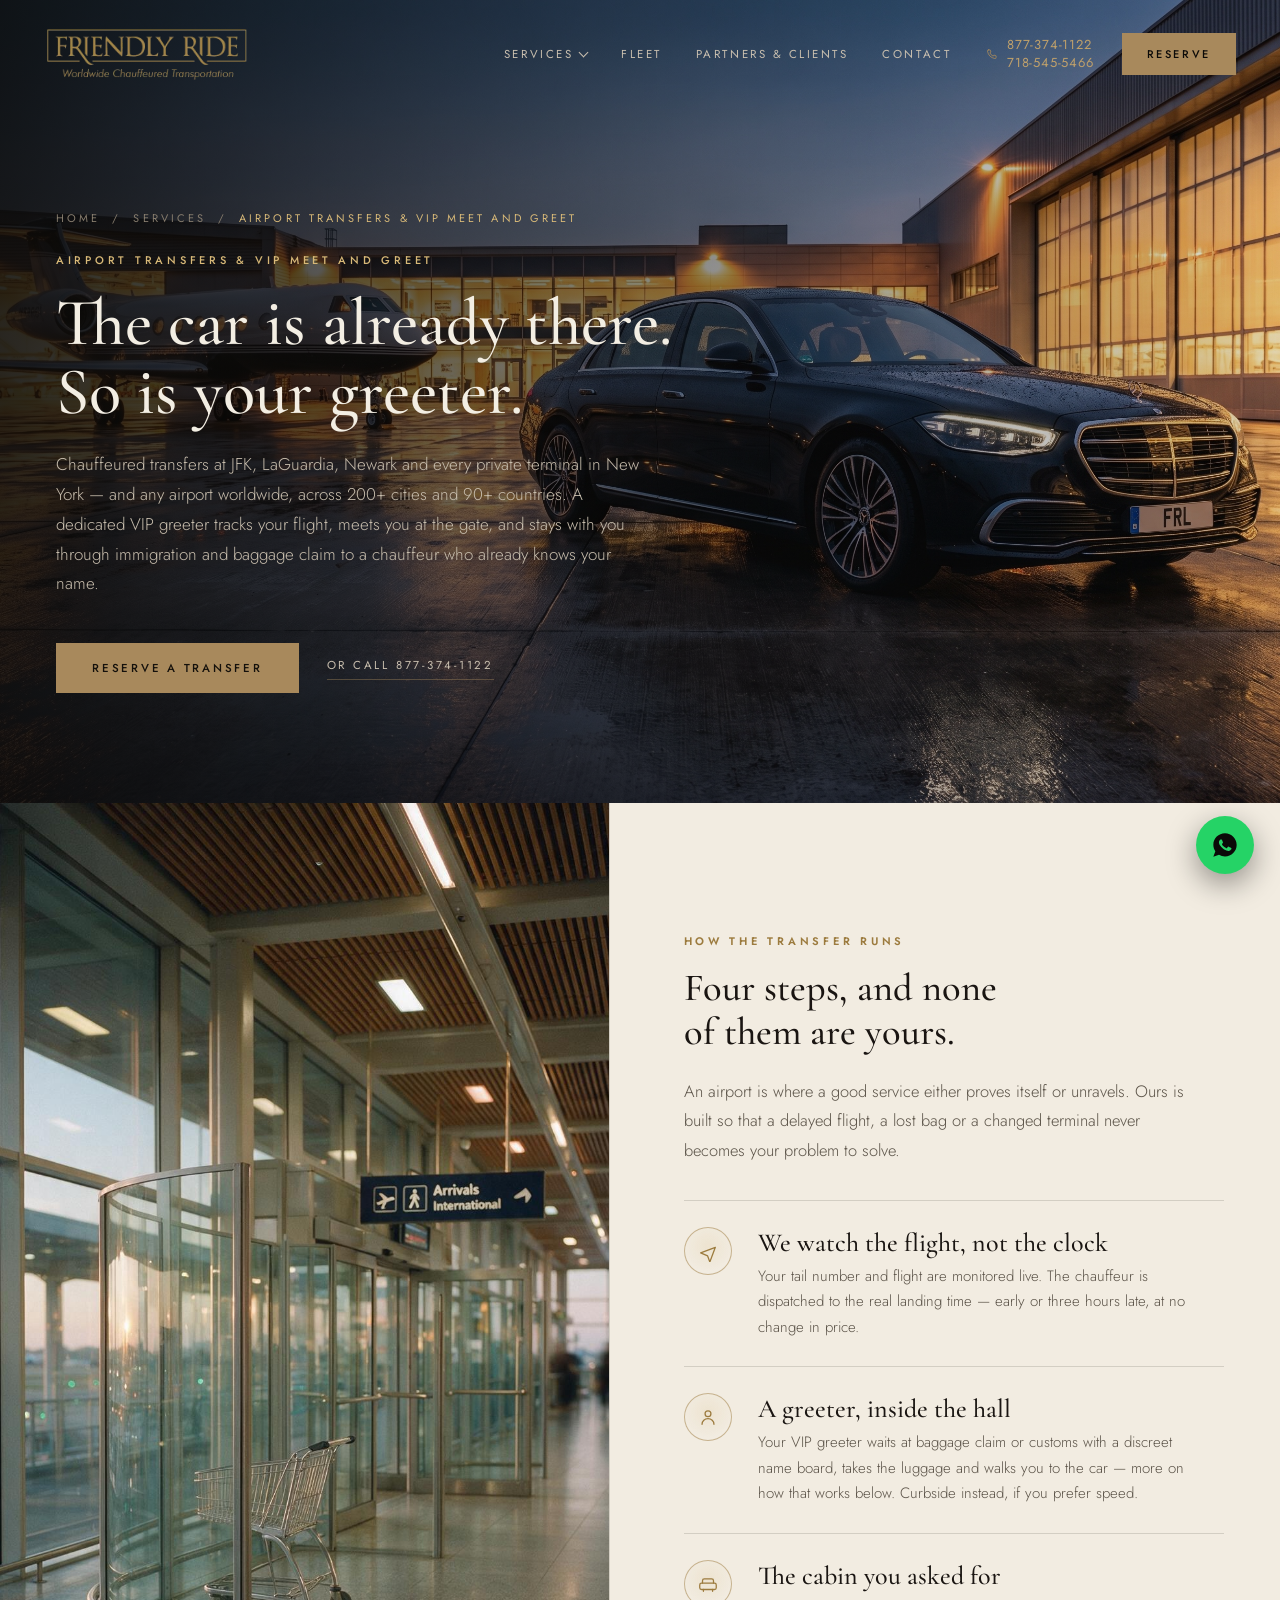
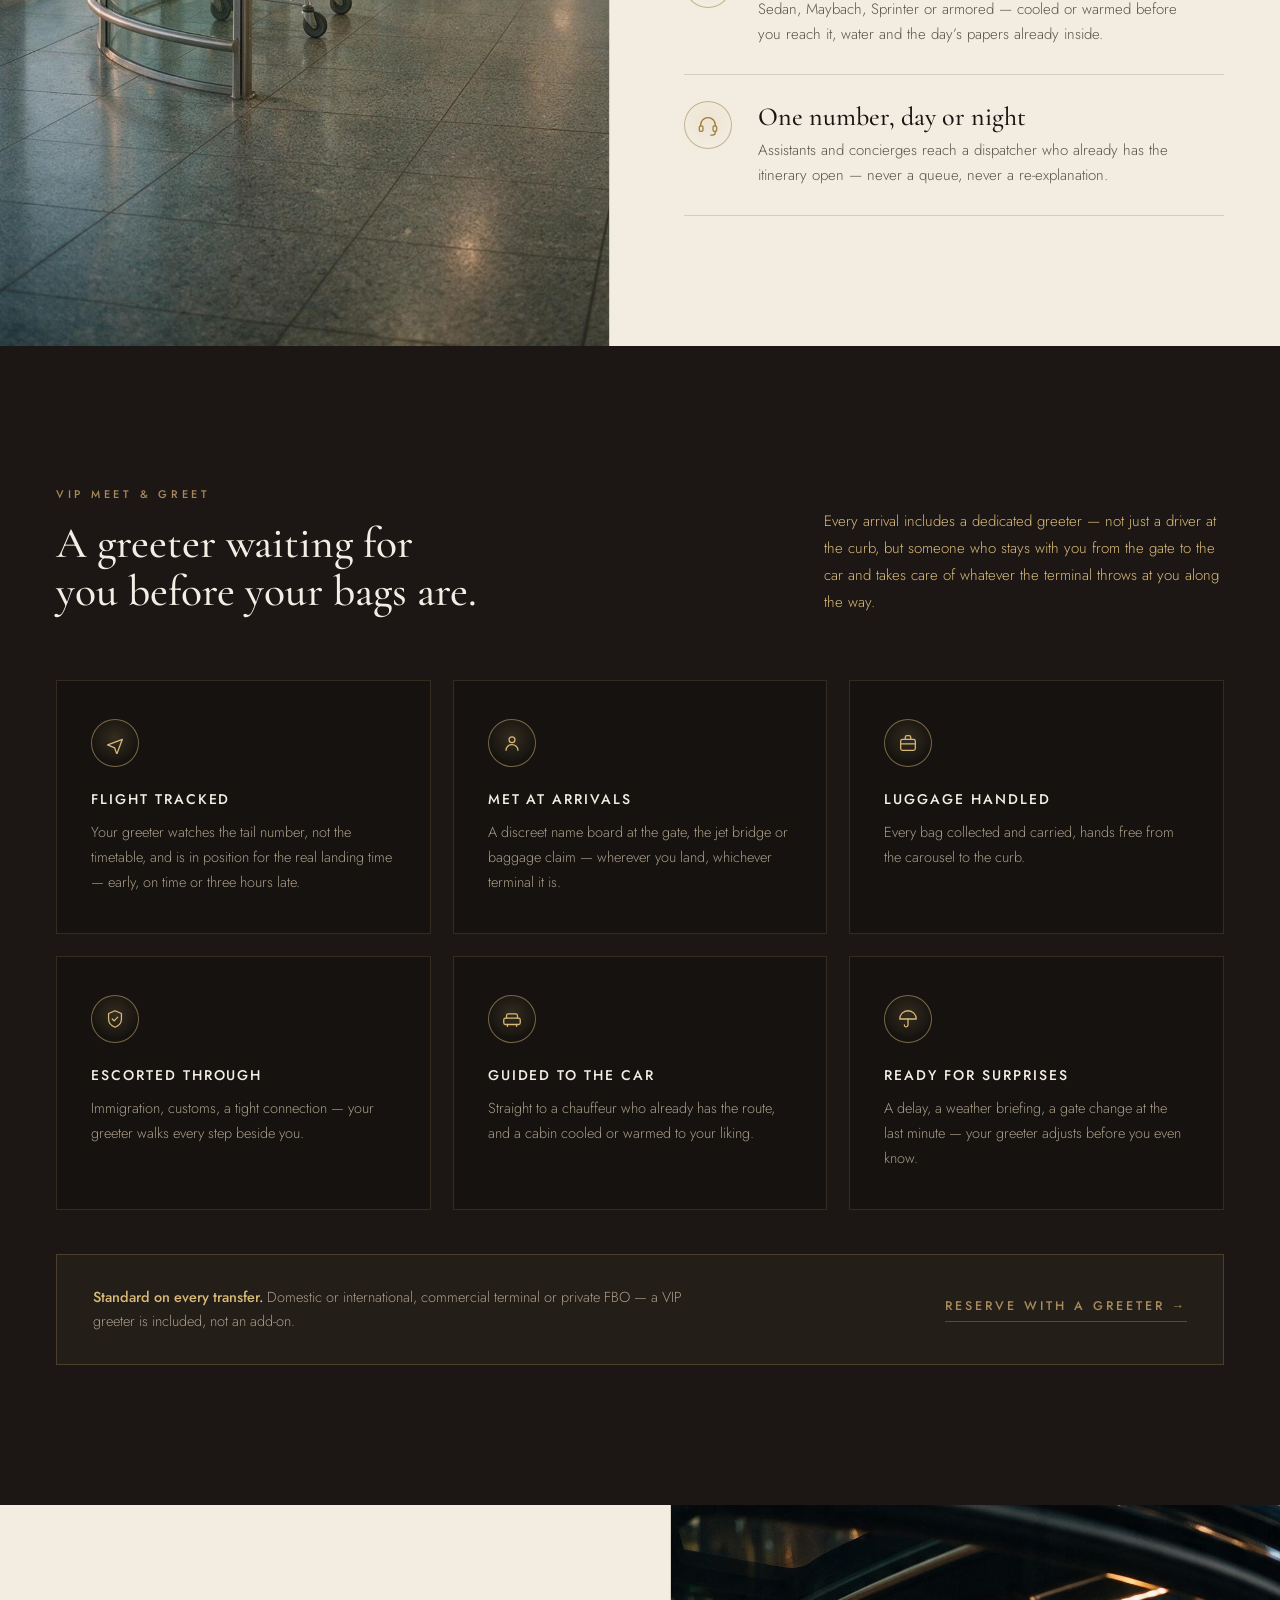
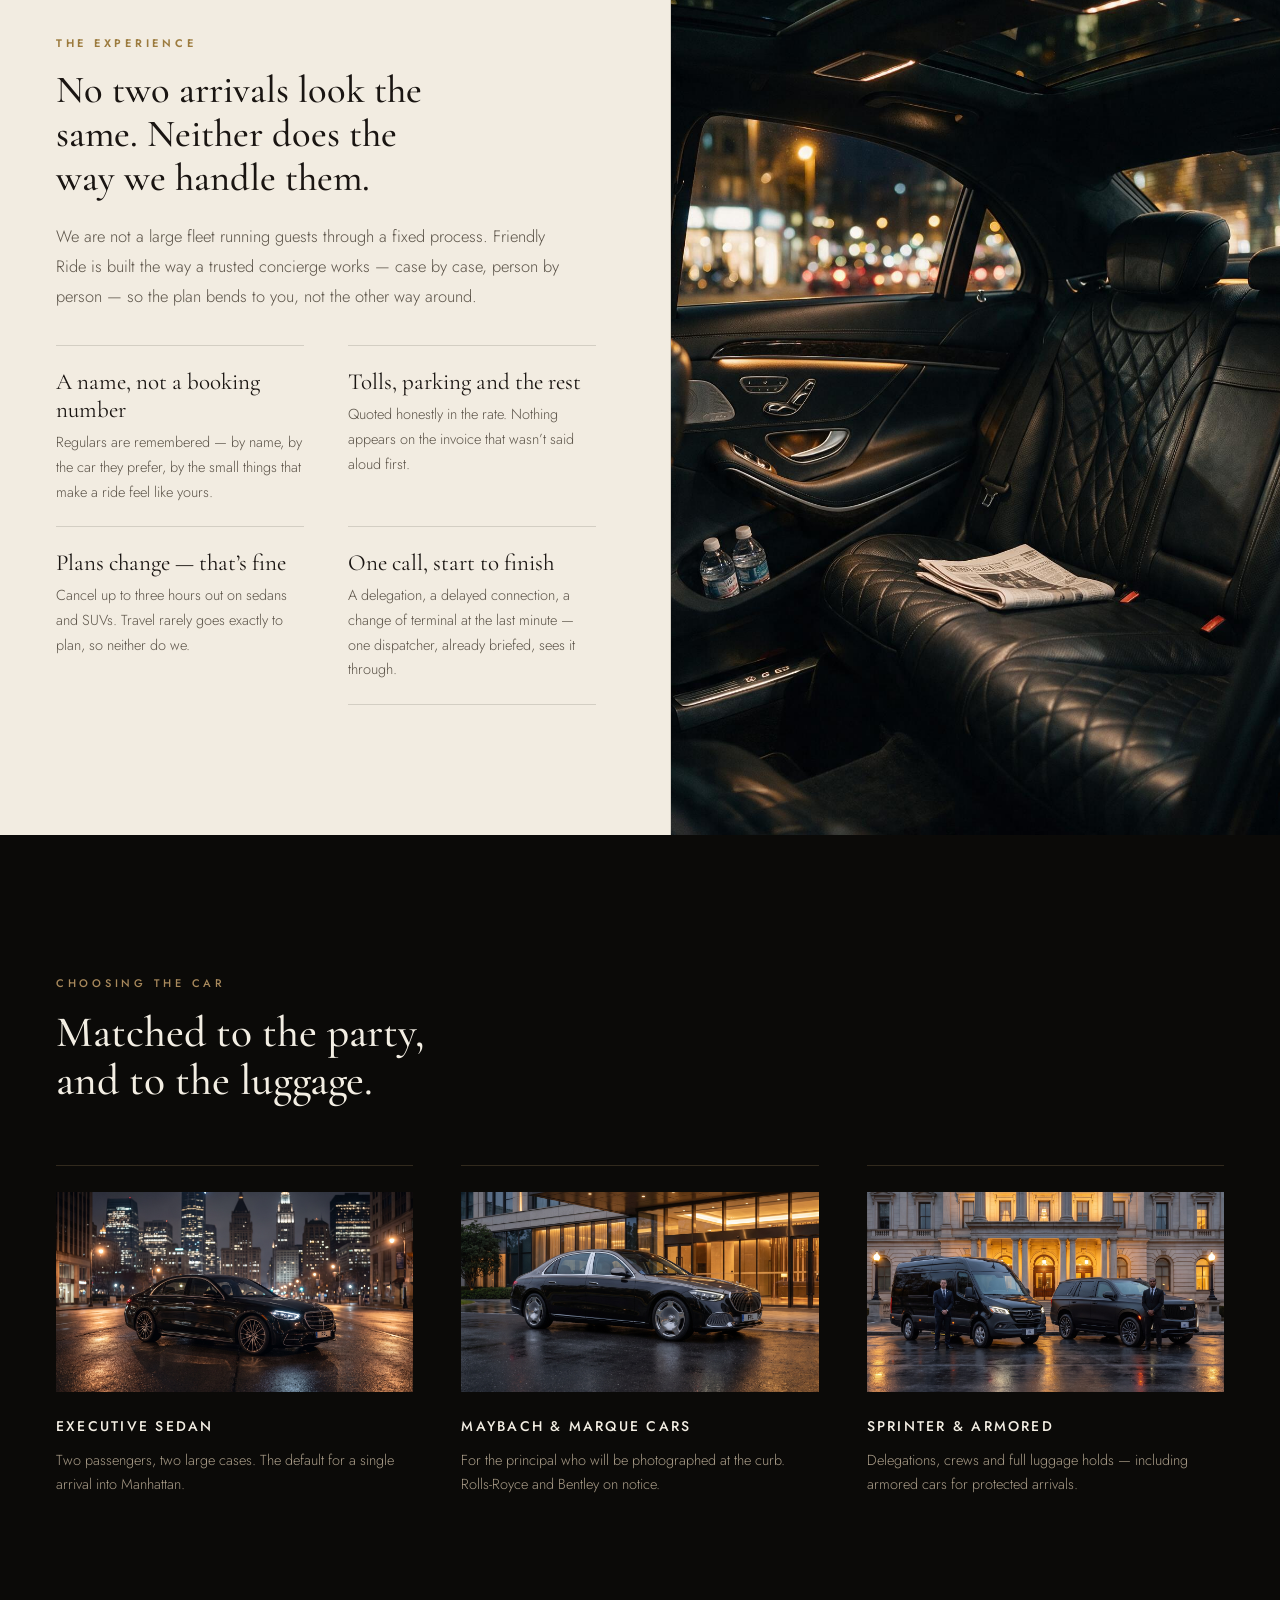
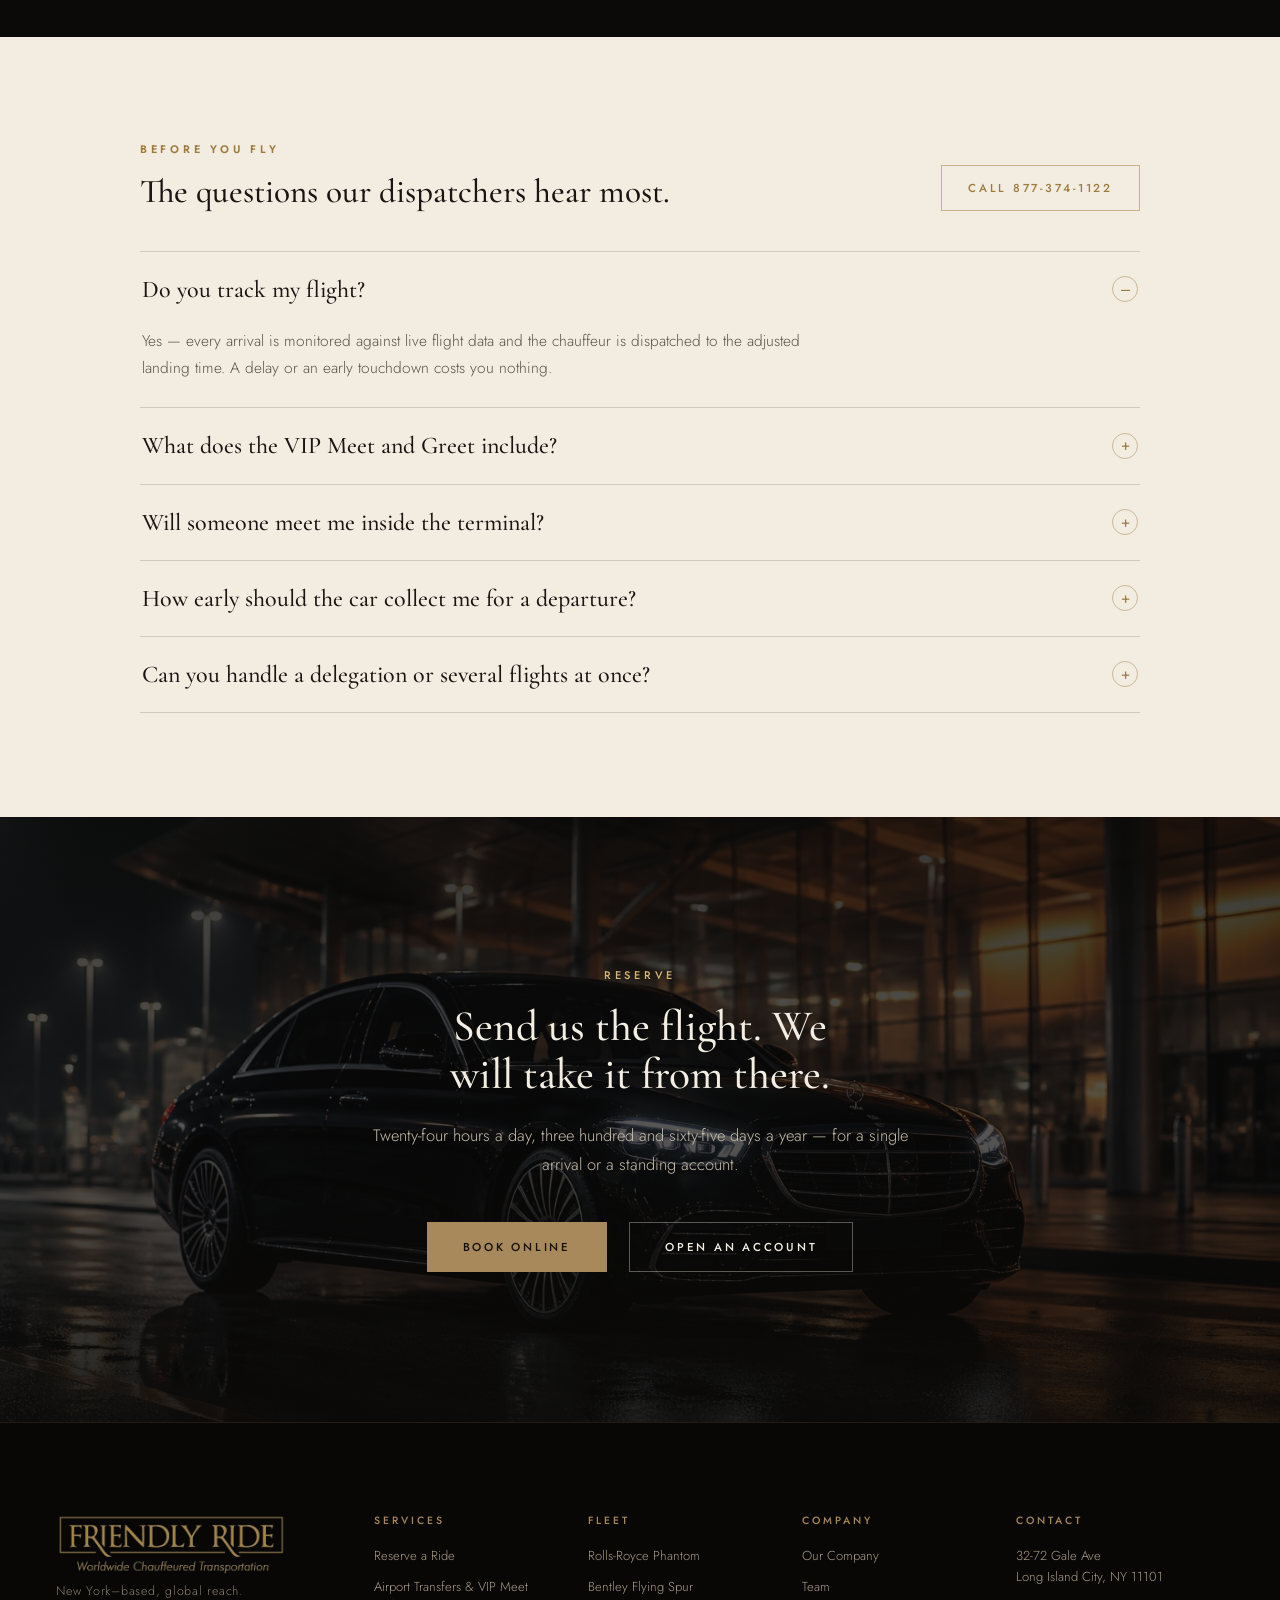
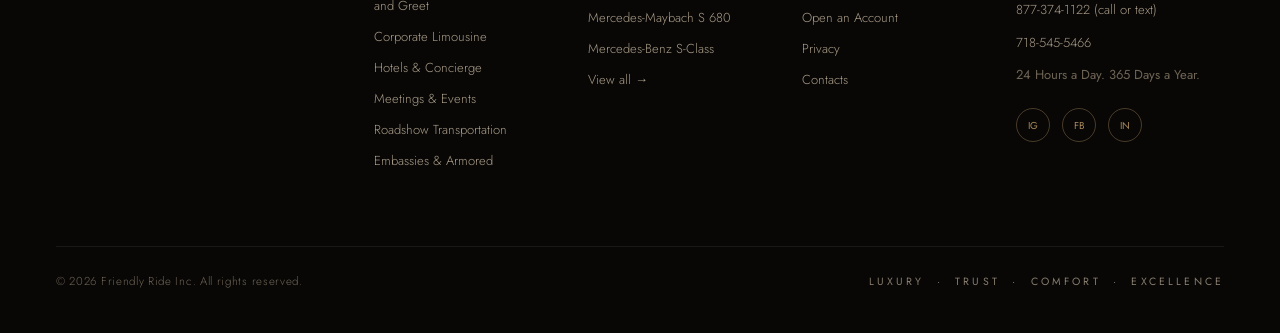
==== airport-transfers.html @ 13011d45 "Add canonical tags and align JSON-LD provider URLs to non-www - Add <link rel="canonical"> to all 11" ====
<!DOCTYPE html>
<html lang="en">
<head>
<meta charset="utf-8">
<meta name="viewport" content="width=device-width, initial-scale=1">
<title>Airport Transfers &amp; VIP Meet and Greet | JFK, LaGuardia, Newark &amp; Worldwide | Friendly Ride Inc.</title>
<meta name="description" content="Chauffeured airport transfers with a dedicated VIP greeter, at JFK, LaGuardia, Newark and every private terminal in New York, plus any airport worldwide across our 200+ city, 90+ country network. Flight-tracked, met at the gate, escorted through to the car.">
<link rel="canonical" href="https://friendlyrideinc.com/airport-transfers.html">
<link rel="preconnect" href="https://fonts.gstatic.com" crossorigin>
<link href="https://fonts.googleapis.com/css2?family=Cormorant+Garamond:wght@400;500;600&family=Jost:wght@300;400;500&display=swap" rel="stylesheet">
<link rel="stylesheet" href="styles.css">
<link rel="stylesheet" href="partners.css">
<link rel="stylesheet" href="airport-transfers.css">
<script type="application/ld+json">{"@context":"https://schema.org","@type":"Service","serviceType":"Airport chauffeur transfer and VIP meet and greet","provider":{"@type":"LocalBusiness","name":"Friendly Ride Inc.","telephone":"+1-877-374-1122","address":{"@type":"PostalAddress","streetAddress":"32-72 Gale Ave","addressLocality":"Long Island City","addressRegion":"NY","postalCode":"11101","addressCountry":"US"},"url":"https://friendlyrideinc.com/"},"areaServed":["John F. Kennedy International Airport","LaGuardia Airport","Newark Liberty International Airport","Teterboro Airport","Westchester County Airport","Long Island MacArthur Airport"],"availableChannel":{"@type":"ServiceChannel","servicePhone":"+1-877-374-1122","serviceUrl":"https://www.friendlyrideinc.com/services/airport-transfers/"}}</script>
<script type="application/ld+json">{"@context":"https://schema.org","@type":"FAQPage","mainEntity":[{"@type":"Question","name":"Do you track my flight?","acceptedAnswer":{"@type":"Answer","text":"Yes. Every arrival is monitored against live flight data, and your chauffeur is dispatched to the adjusted landing time. Delays and early arrivals cost you nothing."}},{"@type":"Question","name":"What does the VIP Meet and Greet include?","acceptedAnswer":{"@type":"Answer","text":"A dedicated greeter tracks your flight, meets you at the gate or arrivals hall with a discreet name board, handles your luggage, escorts you through immigration and baggage claim, and guides you to your chauffeur — managing anything unexpected along the way."}},{"@type":"Question","name":"Will the chauffeur meet me inside the terminal?","acceptedAnswer":{"@type":"Answer","text":"On request your chauffeur or greeter waits at baggage claim or customs with a discreet name board, assists with luggage and walks you to the car. Curbside pickup is available where you prefer to move quickly."}}]}</script>
<link rel="icon" type="image/x-icon" href="assets/favicon.ico">
<link rel="icon" type="image/png" sizes="32x32" href="assets/favicon-32x32.png">
<link rel="icon" type="image/png" sizes="16x16" href="assets/favicon-16x16.png">
<link rel="apple-touch-icon" sizes="180x180" href="assets/apple-touch-icon.png">
<link rel="icon" type="image/png" sizes="192x192" href="assets/android-chrome-192x192.png">
</head>
<body>

<!-- ============ NAV ============ -->
<header class="nav">
  <a href="index.html" class="nav__logo">
    <img src="assets/frl-logo-full.png" alt="Friendly Ride — Worldwide Chauffeured Transportation" class="nav__mark">
  </a>
  <nav class="nav__links" id="navMenu">
    <div class="nav__dropdown">
      <button type="button" class="nav__link nav__dropdown-trigger" aria-expanded="false" aria-controls="servicesMenu">SERVICES <span class="nav__dropdown-caret"></span></button>
      <div class="nav__dropdown-menu" id="servicesMenu">
        <a href="airport-transfers.html" class="nav__dropdown-link nav__dropdown-link--active">Airport Transfers &amp; VIP Greeting</a>
        <a href="corporate-limousine.html" class="nav__dropdown-link">Corporate Limousine</a>
        <a href="hotels-concierge.html" class="nav__dropdown-link">Hotels &amp; Concierge</a>
        <a href="meetings-events.html" class="nav__dropdown-link">Meetings &amp; Events</a>
        <a href="roadshow-transportation.html" class="nav__dropdown-link">Roadshow Transportation</a>
        <a href="embassies-armored.html" class="nav__dropdown-link">Embassies &amp; Armored Service</a>
      </div>
    </div>
    <a href="fleet.html" class="nav__link">FLEET</a>
    <a href="partners.html" class="nav__link">PARTNERS &amp; CLIENTS</a>
    <a href="contact-us.html" class="nav__link">CONTACT</a>
    <div class="nav__phones">
      <svg width="13" height="13" viewBox="0 0 24 24" fill="none" stroke="currentColor" stroke-width="1.5" stroke-linecap="round" stroke-linejoin="round" class="nav__phone-icon"><path d="M6.5 3.5h3l1.5 4-2 1.4a12 12 0 0 0 6.1 6.1l1.4-2 4 1.5v3a2 2 0 0 1-2.2 2A17.5 17.5 0 0 1 4.5 5.7a2 2 0 0 1 2-2.2z"></path></svg>
      <div class="nav__phone-numbers">
        <a href="tel:8773741122" class="nav__phone">877-374-1122</a>
        <a href="tel:7185455466" class="nav__phone">718-545-5466</a>
      </div>
    </div>
  </nav>
  <a href="reserve-a-ride.html" class="btn btn--nav">RESERVE</a>
  <a href="tel:8773741122" class="nav__call" aria-label="Call Friendly Ride">
    <svg width="16" height="16" viewBox="0 0 24 24" fill="none" stroke="currentColor" stroke-width="1.6" stroke-linecap="round" stroke-linejoin="round"><path d="M6.5 3.5h3l1.5 4-2 1.4a12 12 0 0 0 6.1 6.1l1.4-2 4 1.5v3a2 2 0 0 1-2.2 2A17.5 17.5 0 0 1 4.5 5.7a2 2 0 0 1 2-2.2z"></path></svg>
  </a>
  <button class="nav__toggle" id="navToggle" aria-label="Menu" aria-expanded="false" aria-controls="navMenu">
    <span></span><span></span><span></span>
  </button>
</header>

<!-- ============ HERO ============ -->
<section id="top" class="air-hero">
  <img class="air-hero__media" src="assets/airport-hero.jpg" alt="Current-generation Mercedes-Benz S-Class waiting on the tarmac beside a private jet, dusk">
  <div class="air-hero__scrim"></div>
  <div class="air-hero__content">
    <div class="air-hero__breadcrumb">
      <a href="index.html">Home</a><span>/</span>
      <a href="index.html#services">Services</a><span>/</span>
      <span class="air-hero__breadcrumb-current">Airport Transfers &amp; VIP Meet and Greet</span>
    </div>
    <div class="eyebrow air-hero__eyebrow">Airport Transfers &amp; VIP Meet and Greet</div>
    <h1 class="air-hero__title">The car is already there. So is your greeter.</h1>
    <p class="air-hero__desc">Chauffeured transfers at JFK, LaGuardia, Newark and every private terminal in New York &mdash; and any airport worldwide, across 200+ cities and 90+ countries. A dedicated VIP greeter tracks your flight, meets you at the gate, and stays with you through immigration and baggage claim to a chauffeur who already knows your name.</p>
    <div class="air-hero__actions">
      <a href="reserve-a-ride.html" class="btn btn--solid">RESERVE A TRANSFER</a>
      <a href="tel:8773741122" class="link-underline">OR CALL 877-374-1122</a>
    </div>
  </div>
</section>

<!-- ============ HOW THE TRANSFER RUNS ============ -->
<section class="air-steps">
  <img src="assets/airport-arrivals.jpg" alt="International arrivals hall" class="air-steps__media">
  <div class="air-steps__content">
    <div class="eyebrow-light">How the Transfer Runs</div>
    <h2 class="section-title-light">Four steps, and none of them are yours.</h2>
    <p class="light-desc">An airport is where a good service either proves itself or unravels. Ours is built so that a delayed flight, a lost bag or a changed terminal never becomes your problem to solve.</p>
    <div class="air-steps__list">
      <div class="air-steps__item">
        <div class="air-steps__icon"><svg width="22" height="22" viewBox="0 0 24 24" fill="none" stroke="currentColor" stroke-width="1.4" stroke-linecap="round" stroke-linejoin="round"><path d="M4 14l16-6-6 16-2.4-6.6z"></path></svg></div>
        <div>
          <div class="air-steps__title">We watch the flight, not the clock</div>
          <p class="air-steps__text">Your tail number and flight are monitored live. The chauffeur is dispatched to the real landing time &mdash; early or three hours late, at no change in price.</p>
        </div>
      </div>
      <div class="air-steps__item">
        <div class="air-steps__icon"><svg width="22" height="22" viewBox="0 0 24 24" fill="none" stroke="currentColor" stroke-width="1.4" stroke-linecap="round" stroke-linejoin="round"><circle cx="12" cy="8.5" r="3.2"></circle><path d="M5.5 20c0-3.6 2.9-6.2 6.5-6.2s6.5 2.6 6.5 6.2"></path></svg></div>
        <div>
          <div class="air-steps__title">A greeter, inside the hall</div>
          <p class="air-steps__text">Your VIP greeter waits at baggage claim or customs with a discreet name board, takes the luggage and walks you to the car &mdash; more on how that works below. Curbside instead, if you prefer speed.</p>
        </div>
      </div>
      <div class="air-steps__item">
        <div class="air-steps__icon"><svg width="22" height="22" viewBox="0 0 24 24" fill="none" stroke="currentColor" stroke-width="1.4" stroke-linecap="round" stroke-linejoin="round"><rect x="3" y="11" width="18" height="7" rx="2"></rect><path d="M6 11V8.5a2 2 0 0 1 2-2h8a2 2 0 0 1 2 2V11"></path><path d="M7 18v2M17 18v2"></path></svg></div>
        <div>
          <div class="air-steps__title">The cabin you asked for</div>
          <p class="air-steps__text">Sedan, Maybach, Sprinter or armored &mdash; cooled or warmed before you reach it, water and the day&rsquo;s papers already inside.</p>
        </div>
      </div>
      <div class="air-steps__item air-steps__item--last">
        <div class="air-steps__icon"><svg width="22" height="22" viewBox="0 0 24 24" fill="none" stroke="currentColor" stroke-width="1.4" stroke-linecap="round"><path d="M4 13v-1a8 8 0 0 1 16 0v1"></path><rect x="2.5" y="13" width="4" height="6" rx="1.5"></rect><rect x="17.5" y="13" width="4" height="6" rx="1.5"></rect><path d="M20 19v1a3 3 0 0 1-3 3h-2"></path></svg></div>
        <div>
          <div class="air-steps__title">One number, day or night</div>
          <p class="air-steps__text">Assistants and concierges reach a dispatcher who already has the itinerary open &mdash; never a queue, never a re-explanation.</p>
        </div>
      </div>
    </div>
  </div>
</section>

<!-- ============ VIP MEET & GREET ============ -->
<section class="air-greet">
  <div class="air-greet__head">
    <div class="air-greet__head-main">
      <div class="eyebrow">VIP Meet &amp; Greet</div>
      <h2 class="section-title air-greet__title">A greeter waiting for you before your bags are.</h2>
    </div>
    <p class="air-greet__desc">Every arrival includes a dedicated greeter &mdash; not just a driver at the curb, but someone who stays with you from the gate to the car and takes care of whatever the terminal throws at you along the way.</p>
  </div>
  <div class="air-greet__grid">
    <div class="air-greet__item">
      <div class="air-greet__icon"><svg width="22" height="22" viewBox="0 0 24 24" fill="none" stroke="currentColor" stroke-width="1.4" stroke-linecap="round" stroke-linejoin="round"><path d="M4 14l16-6-6 16-2.4-6.6z"></path></svg></div>
      <div class="air-greet__name">Flight Tracked</div>
      <p class="air-greet__text">Your greeter watches the tail number, not the timetable, and is in position for the real landing time &mdash; early, on time or three hours late.</p>
    </div>
    <div class="air-greet__item">
      <div class="air-greet__icon"><svg width="22" height="22" viewBox="0 0 24 24" fill="none" stroke="currentColor" stroke-width="1.4" stroke-linecap="round" stroke-linejoin="round"><circle cx="12" cy="8.5" r="3.2"></circle><path d="M5.5 20c0-3.6 2.9-6.2 6.5-6.2s6.5 2.6 6.5 6.2"></path></svg></div>
      <div class="air-greet__name">Met at Arrivals</div>
      <p class="air-greet__text">A discreet name board at the gate, the jet bridge or baggage claim &mdash; wherever you land, whichever terminal it is.</p>
    </div>
    <div class="air-greet__item">
      <div class="air-greet__icon"><svg width="22" height="22" viewBox="0 0 24 24" fill="none" stroke="currentColor" stroke-width="1.4" stroke-linecap="round" stroke-linejoin="round"><rect x="4" y="8" width="16" height="12" rx="2"></rect><path d="M9 8V6a2 2 0 0 1 2-2h2a2 2 0 0 1 2 2v2"></path><path d="M4 13h16"></path></svg></div>
      <div class="air-greet__name">Luggage Handled</div>
      <p class="air-greet__text">Every bag collected and carried, hands free from the carousel to the curb.</p>
    </div>
    <div class="air-greet__item">
      <div class="air-greet__icon"><svg width="22" height="22" viewBox="0 0 24 24" fill="none" stroke="currentColor" stroke-width="1.4" stroke-linecap="round" stroke-linejoin="round"><path d="M12 3l7 3v6c0 4.5-3 7.5-7 9-4-1.5-7-4.5-7-9V6l7-3z"></path><path d="M9 12l2 2 4-4"></path></svg></div>
      <div class="air-greet__name">Escorted Through</div>
      <p class="air-greet__text">Immigration, customs, a tight connection &mdash; your greeter walks every step beside you.</p>
    </div>
    <div class="air-greet__item">
      <div class="air-greet__icon"><svg width="22" height="22" viewBox="0 0 24 24" fill="none" stroke="currentColor" stroke-width="1.4" stroke-linecap="round" stroke-linejoin="round"><rect x="3" y="11" width="18" height="7" rx="2"></rect><path d="M6 11V8.5a2 2 0 0 1 2-2h8a2 2 0 0 1 2 2V11"></path><path d="M7 18v2M17 18v2"></path></svg></div>
      <div class="air-greet__name">Guided to the Car</div>
      <p class="air-greet__text">Straight to a chauffeur who already has the route, and a cabin cooled or warmed to your liking.</p>
    </div>
    <div class="air-greet__item">
      <div class="air-greet__icon"><svg width="22" height="22" viewBox="0 0 24 24" fill="none" stroke="currentColor" stroke-width="1.4" stroke-linecap="round" stroke-linejoin="round"><path d="M12 3a9 9 0 0 1 9 9H3a9 9 0 0 1 9-9z"></path><path d="M12 12v6.5a2 2 0 0 1-4 0"></path></svg></div>
      <div class="air-greet__name">Ready for Surprises</div>
      <p class="air-greet__text">A delay, a weather briefing, a gate change at the last minute &mdash; your greeter adjusts before you even know.</p>
    </div>
  </div>
  <div class="air-greet__note">
    <div class="air-greet__note-text"><strong>Standard on every transfer.</strong> Domestic or international, commercial terminal or private FBO &mdash; a VIP greeter is included, not an add-on.</div>
    <a href="reserve-a-ride.html" class="link-underline link-underline--brass">RESERVE WITH A GREETER &rarr;</a>
  </div>
</section>

<!-- ============ THE EXPERIENCE ============ -->
<section class="air-experience">
  <div class="air-experience__content">
    <div class="eyebrow-light">The Experience</div>
    <h2 class="section-title-light">No two arrivals look the same. Neither does the way we handle them.</h2>
    <p class="light-desc">We are not a large fleet running guests through a fixed process. Friendly Ride is built the way a trusted concierge works &mdash; case by case, person by person &mdash; so the plan bends to you, not the other way around.</p>
    <div class="air-experience__grid">
      <div class="air-experience__item">
        <div class="air-experience__item-title">A name, not a booking number</div>
        <p class="air-experience__item-text">Regulars are remembered &mdash; by name, by the car they prefer, by the small things that make a ride feel like yours.</p>
      </div>
      <div class="air-experience__item">
        <div class="air-experience__item-title">Tolls, parking and the rest</div>
        <p class="air-experience__item-text">Quoted honestly in the rate. Nothing appears on the invoice that wasn&rsquo;t said aloud first.</p>
      </div>
      <div class="air-experience__item">
        <div class="air-experience__item-title">Plans change &mdash; that&rsquo;s fine</div>
        <p class="air-experience__item-text">Cancel up to three hours out on sedans and SUVs. Travel rarely goes exactly to plan, so neither do we.</p>
      </div>
      <div class="air-experience__item air-experience__item--last">
        <div class="air-experience__item-title">One call, start to finish</div>
        <p class="air-experience__item-text">A delegation, a delayed connection, a change of terminal at the last minute &mdash; one dispatcher, already briefed, sees it through.</p>
      </div>
    </div>
  </div>
  <img src="assets/airport-cabin.jpg" alt="Rear cabin at night, warm and intimate" class="air-experience__media">
</section>

<!-- ============ CHOOSING THE CAR ============ -->
<section class="air-fleet">
  <div class="air-fleet__head">
    <div class="eyebrow">Choosing the Car</div>
    <h2 class="section-title">Matched to the party, and to the luggage.</h2>
  </div>
  <div class="air-fleet__grid">
    <a href="fleet.html#sedans" class="air-fleet-card">
      <img src="assets/airport-fleet-sedan.jpg" alt="Mercedes-Benz S-Class, three-quarter view" class="air-fleet-card__image">
      <div class="air-fleet-card__title">Executive Sedan</div>
      <p class="air-fleet-card__text">Two passengers, two large cases. The default for a single arrival into Manhattan.</p>
    </a>
    <a href="fleet.html#sedans" class="air-fleet-card">
      <img src="assets/airport-fleet-maybach.jpg" alt="Current-generation Mercedes-Maybach S 680, three-quarter view" class="air-fleet-card__image">
      <div class="air-fleet-card__title">Maybach &amp; Marque Cars</div>
      <p class="air-fleet-card__text">For the principal who will be photographed at the curb. Rolls-Royce and Bentley on notice.</p>
    </a>
    <a href="fleet.html#sprinters" class="air-fleet-card">
      <img src="assets/airport-fleet-sprinter.jpg" alt="Sprinter and armored SUV, motorcade" class="air-fleet-card__image">
      <div class="air-fleet-card__title">Sprinter &amp; Armored</div>
      <p class="air-fleet-card__text">Delegations, crews and full luggage holds &mdash; including armored cars for protected arrivals.</p>
    </a>
  </div>
</section>

<!-- ============ FAQ ============ -->
<section class="air-faq">
  <div class="air-faq__head">
    <div>
      <div class="eyebrow-light">Before You Fly</div>
      <h2 class="section-title-light air-faq__title">The questions our dispatchers hear most.</h2>
    </div>
    <a href="tel:8773741122" class="btn btn--outline air-faq__call">CALL 877-374-1122</a>
  </div>
  <div class="air-faq__list">
    <details class="air-faq__item" open>
      <summary class="air-faq__summary">
        <span class="air-faq__q">Do you track my flight?</span>
        <span class="air-faq__sign"></span>
      </summary>
      <p class="air-faq__a">Yes &mdash; every arrival is monitored against live flight data and the chauffeur is dispatched to the adjusted landing time. A delay or an early touchdown costs you nothing.</p>
    </details>
    <details class="air-faq__item">
      <summary class="air-faq__summary">
        <span class="air-faq__q">What does the VIP Meet and Greet include?</span>
        <span class="air-faq__sign"></span>
      </summary>
      <p class="air-faq__a">A dedicated greeter tracks your flight, meets you at the gate or arrivals hall with a discreet name board, handles your luggage, and escorts you through immigration and baggage claim to a chauffeur who already knows your name &mdash; on every transfer, at no extra charge.</p>
    </details>
    <details class="air-faq__item">
      <summary class="air-faq__summary">
        <span class="air-faq__q">Will someone meet me inside the terminal?</span>
        <span class="air-faq__sign"></span>
      </summary>
      <p class="air-faq__a">Yes &mdash; at baggage claim or the customs exit, with a discreet name board and hands for the luggage. Curbside pickup is there when you would rather move quickly.</p>
    </details>
    <details class="air-faq__item">
      <summary class="air-faq__summary">
        <span class="air-faq__q">How early should the car collect me for a departure?</span>
        <span class="air-faq__sign"></span>
      </summary>
      <p class="air-faq__a">We set the pickup backwards from your gate time using the day&rsquo;s real traffic and TSA conditions &mdash; typically three hours before an international departure and two before a domestic one.</p>
    </details>
    <details class="air-faq__item">
      <summary class="air-faq__summary">
        <span class="air-faq__q">Can you handle a delegation or several flights at once?</span>
        <span class="air-faq__sign"></span>
      </summary>
      <p class="air-faq__a">Regularly. Multi-car arrivals, staggered flights and consulate protocol are coordinated by one dispatcher who holds the whole manifest &mdash; see <a href="partners.html">Partners &amp; Clients</a>.</p>
    </details>
  </div>
</section>

<!-- ============ CTA ============ -->
<section class="air-cta">
  <img src="assets/airport-cta.jpg" alt="Current-generation Mercedes-Benz S-Class at the terminal forecourt, night" class="air-cta__bg">
  <div class="air-cta__scrim"></div>
  <div class="air-cta__content">
    <div class="eyebrow air-cta__eyebrow">Reserve</div>
    <h2 class="section-title air-cta__title">Send us the flight. We will take it from there.</h2>
    <p class="air-cta__desc">Twenty-four hours a day, three hundred and sixty-five days a year &mdash; for a single arrival or a standing account.</p>
    <div class="air-cta__actions">
      <a href="reserve-a-ride.html" class="btn btn--solid">BOOK ONLINE</a>
      <a href="contact-us.html" class="btn btn--outline air-cta__outline">OPEN AN ACCOUNT</a>
    </div>
  </div>
</section>

<!-- ============ FOOTER ============ -->
<footer class="footer">
  <div class="footer__grid">
    <div class="footer__brand">
      <a href="index.html">
        <img src="assets/frl-logo-full.png" alt="Friendly Ride — Worldwide Chauffeured Transportation" class="footer__lockup">
      </a>
      <div class="footer__tagline">New York&ndash;based, global reach.</div>
    </div>
    <div class="footer__col">
      <div class="footer__heading">Services</div>
      <div class="footer__links">
        <a href="reserve-a-ride.html">Reserve a Ride</a>
        <a href="airport-transfers.html">Airport Transfers &amp; VIP Meet and Greet</a>
        <a href="corporate-limousine.html">Corporate Limousine</a>
        <a href="hotels-concierge.html">Hotels &amp; Concierge</a>
        <a href="meetings-events.html">Meetings &amp; Events</a>
        <a href="roadshow-transportation.html">Roadshow Transportation</a>
        <a href="embassies-armored.html">Embassies &amp; Armored</a>
      </div>
    </div>
    <div class="footer__col">
      <div class="footer__heading">Fleet</div>
      <div class="footer__links">
        <a href="fleet.html#sedans">Rolls-Royce Phantom</a>
        <a href="fleet.html#sedans">Bentley Flying Spur</a>
        <a href="fleet.html#sedans">Mercedes-Maybach S 680</a>
        <a href="fleet.html#sedans">Mercedes-Benz S-Class</a>
        <a href="fleet.html">View all &rarr;</a>
      </div>
    </div>
    <div class="footer__col">
      <div class="footer__heading">Company</div>
      <div class="footer__links">
        <a href="maintenance.html">Our Company</a>
        <a href="maintenance.html">Team</a>
        <a href="contact-us.html">Open an Account</a>
        <a href="https://www.friendlyrideinc.com/privacy/">Privacy</a>
        <a href="contact-us.html">Contacts</a>
      </div>
    </div>
    <div class="footer__col">
      <div class="footer__heading">Contact</div>
      <div class="footer__contact">
        <a href="https://maps.app.goo.gl/Rcb3aawA6Z7mt4yG6">32-72 Gale Ave<br>Long Island City, NY 11101</a>
        <a href="tel:8773741122">877-374-1122 (call or text)</a>
        <a href="tel:7185455466">718-545-5466</a>
        <div class="footer__hours">24 Hours a Day. 365 Days a Year.</div>
      </div>
      <div class="footer__social">
        <a href="#" aria-label="Instagram">IG</a>
        <a href="#" aria-label="Facebook">FB</a>
        <a href="#" aria-label="LinkedIn">IN</a>
      </div>
    </div>
  </div>
  <div class="footer__bottom">
    <div class="footer__copy">&copy; 2026 Friendly Ride Inc. All rights reserved.</div>
    <div class="footer__values">Luxury &nbsp;&middot;&nbsp; Trust &nbsp;&middot;&nbsp; Comfort &nbsp;&middot;&nbsp; Excellence</div>
  </div>
</footer>

<script src="script.js" defer></script>
<!-- ============ WHATSAPP WIDGET ============ -->
<div class="wa-widget" id="waWidget">
  <div class="wa-panel" id="waPanel" hidden>
    <div class="wa-panel__head">
      <div class="wa-panel__head-text">
        <div class="wa-panel__title">Friendly Ride</div>
        <div class="wa-panel__subtitle">Usually replies within minutes</div>
      </div>
      <button type="button" class="wa-panel__close" id="waClose" aria-label="Close chat">&times;</button>
    </div>
    <div class="wa-panel__body">
      <div class="wa-bubble">Hi there &mdash; how can we help? Send us a message and we&rsquo;ll pick it up on WhatsApp right away.</div>
    </div>
    <form class="wa-panel__form" id="waForm">
      <textarea class="wa-panel__input" id="waMessage" rows="2" placeholder="Type your message&hellip;"></textarea>
      <button type="submit" class="wa-panel__send" aria-label="Send on WhatsApp">
        <svg width="18" height="18" viewBox="0 0 24 24" fill="currentColor"><path d="M2 21l1.65-6.03A9 9 0 1 1 9 20.35L2 21zm7.1-4.7.35.2a7 7 0 1 0-2.95-2.95l.2.35-.9 3.3 3.3-.9zm5.1-3.2c-.2-.1-1.2-.6-1.4-.65-.2-.08-.33-.1-.47.1-.14.2-.53.65-.65.78-.12.13-.24.15-.44.05-.2-.1-.87-.32-1.65-1.02-.6-.55-1.02-1.22-1.14-1.42-.12-.2-.01-.32.09-.42.1-.1.2-.24.3-.36.1-.12.13-.2.2-.34.07-.13.03-.25-.02-.35-.05-.1-.47-1.12-.64-1.54-.17-.4-.34-.35-.47-.36h-.4c-.13 0-.35.05-.53.25-.18.2-.7.68-.7 1.66 0 .98.72 1.93.82 2.06.1.13 1.4 2.15 3.4 3.01.48.2.85.33 1.14.42.48.15.92.13 1.26.08.39-.06 1.2-.49 1.37-.96.17-.47.17-.88.12-.96-.05-.09-.18-.14-.38-.24z"></path></svg>
      </button>
    </form>
    <a href="tel:8773741122" class="wa-panel__fallback">Prefer to call? 877-374-1122</a>
  </div>
  <button type="button" class="wa-toggle" id="waToggle" aria-label="Chat with us on WhatsApp">
    <svg width="28" height="28" viewBox="0 0 24 24" fill="currentColor"><path d="M12 2C6.48 2 2 6.36 2 11.75c0 2.06.63 3.97 1.72 5.56L2 22l4.86-1.63a10.2 10.2 0 0 0 5.14 1.38c5.52 0 10-4.36 10-9.75S17.52 2 12 2zm5.1 13.84c-.22.6-1.27 1.16-1.75 1.2-.45.05-.92.24-3.08-.66-2.6-1.08-4.28-3.72-4.4-3.89-.13-.17-1.06-1.4-1.06-2.68 0-1.27.67-1.9.9-2.16.23-.25.5-.32.67-.32.17 0 .34 0 .48.01.16.01.36-.06.57.43.22.5.73 1.73.79 1.85.06.13.1.28.02.45-.09.17-.13.28-.26.43-.13.15-.28.34-.4.46-.13.13-.27.27-.12.53.16.26.7 1.15 1.5 1.86 1.03.92 1.9 1.2 2.16 1.34.26.13.42.11.57-.07.16-.17.66-.77.84-1.03.18-.26.36-.22.6-.13.25.09 1.58.75 1.85.88.27.13.45.2.51.31.07.11.07.63-.15 1.23z"></path></svg>
  </button>
</div>

<script src="whatsapp-widget.js" defer></script>
</body>
</html>
---- styles.css ----
:root {
  --brass: #A8895C;
  --bg: #0B0A08;
  --bg-alt: #161210;
  --bg-dark: #080706;
  --text: #F3EEE3;
  --text-muted: #C6BCAC;
  --text-dim: #A99C88;
  --text-faint: #877D6E;
  --text-faintest: #6E6455;
  --nav-link: #C9BFAF;
  --serif: 'Cormorant Garamond', Georgia, serif;
  --sans: 'Jost', Helvetica, Arial, sans-serif;
}

* { box-sizing: border-box; }

[hidden] { display: none !important; }

html { scroll-behavior: smooth; overflow-x: hidden; width: 100%; }

body {
  margin: 0;
  background: var(--bg);
  color: var(--text);
  font-family: var(--sans);
  -webkit-font-smoothing: antialiased;
  /* overflow-x lives on <html> only (above) — setting it here too is
     redundant and silently breaks position:sticky everywhere on the site
     (a well-known browser quirk: overflow-x set with no overflow-y forces
     overflow-y to a non-"visible" computed value, which stops body from
     acting as the true viewport scroller that sticky elements need). */
  position: relative;
}
body.nav-open { overflow: hidden; }

::selection { background: var(--brass); color: var(--bg); }

a { color: inherit; }
img { display: block; }

@keyframes frlPulse {
  0%   { box-shadow: 0 0 0 0 rgba(168,137,92,.45); }
  70%  { box-shadow: 0 0 0 16px rgba(168,137,92,0); }
  100% { box-shadow: 0 0 0 0 rgba(168,137,92,0); }
}
@keyframes frlSonar {
  0%   { transform: translate(-50%,-50%) scale(.3); opacity: .95; }
  60%  { opacity: .35; }
  100% { transform: translate(-50%,-50%) scale(2.6); opacity: 0; }
}

.eyebrow {
  font-size: 11px;
  letter-spacing: .34em;
  color: var(--brass);
  text-transform: uppercase;
  font-weight: 500;
}

.section-title {
  font-family: var(--serif);
  font-weight: 500;
  font-size: clamp(36px, 3.4vw, 48px);
  line-height: 1.1;
  margin: 18px 0 22px;
  text-wrap: balance;
}

.section-desc {
  font-size: 16px;
  font-weight: 300;
  line-height: 1.75;
  color: var(--text-muted);
  margin: 0;
  max-width: 560px;
}
.section-desc--narrow { max-width: 460px; }

.btn {
  display: inline-block;
  font-size: 11.5px;
  letter-spacing: .24em;
  font-weight: 500;
  text-decoration: none;
  padding: 17px 36px;
  transition: filter .3s, background .3s, color .3s;
}
.btn--solid { background: var(--brass); color: #14100B; }
.btn--solid:hover { filter: brightness(1.1); }
.btn--outline { border: 1px solid rgba(168,137,92,.6); color: var(--brass); padding: 16px 35px; }
.btn--outline:hover { background: var(--brass); color: #14100B; }
.btn--outline-alt:hover { background: rgba(168,137,92,.1); color: var(--brass); }
.btn--nav {
  font-size: 11px;
  padding: 12px 24px;
  border: 1px solid var(--brass);
  background: var(--brass);
  color: #0B0A08;
  text-decoration: none;
  transition: filter .3s;
}
.btn--nav:hover { filter: brightness(1.1); }

.link-underline {
  font-size: 11.5px;
  letter-spacing: .24em;
  font-weight: 400;
  color: var(--nav-link);
  text-decoration: none;
  border-bottom: 1px solid rgba(168,137,92,.4);
  padding-bottom: 6px;
  transition: color .3s;
}
.link-underline:hover { color: var(--brass); }
.link-underline--brass {
  color: var(--brass);
  font-weight: 500;
  transition: filter .3s;
}
.link-underline--brass:hover { filter: brightness(1.2); }

/* ============ NAV ============ */
.nav {
  position: absolute;
  top: 0; left: 0; right: 0;
  z-index: 20;
  display: flex;
  align-items: center;
  gap: 28px;
  padding: 26px 44px;
}
.nav__logo {
  display: flex;
  align-items: center;
  gap: 14px;
  text-decoration: none;
  color: var(--text);
  white-space: nowrap;
  flex: none;
  margin-right: auto;
}
.nav__mark { height: 56px; width: auto; }
.nav__links {
  display: flex;
  gap: 34px;
  align-items: center;
  flex: none;
}
.nav__link {
  font-size: 11.5px;
  letter-spacing: .22em;
  color: var(--nav-link);
  text-decoration: none;
  font-weight: 400;
  white-space: nowrap;
  transition: color .2s;
}
.nav__link:hover { color: var(--brass); }
.nav__link--active { color: var(--brass); }

/* Click-driven (not hover-only) so it behaves identically on touch and
   mouse — the map and Partners cards elsewhere on this site both had to
   learn this lesson the hard way. */
.nav__dropdown { position: relative; }
.nav__dropdown-trigger {
  background: none;
  border: none;
  font-family: inherit;
  padding: 0;
  cursor: pointer;
  display: flex;
  align-items: center;
  gap: 7px;
}
.nav__dropdown-caret {
  width: 7px; height: 7px;
  border-right: 1px solid currentColor;
  border-bottom: 1px solid currentColor;
  transform: translateY(-2px) rotate(45deg);
  transition: transform .25s;
}
.nav__dropdown.is-open .nav__dropdown-caret { transform: translateY(1px) rotate(225deg); }
.nav__dropdown-menu {
  position: absolute;
  top: calc(100% + 20px);
  left: 50%;
  transform: translateX(-50%) translateY(-6px);
  min-width: 232px;
  background: #0F0C09;
  border: 1px solid rgba(168,137,92,.25);
  box-shadow: 0 24px 60px rgba(0,0,0,.5);
  padding: 8px;
  opacity: 0;
  pointer-events: none;
  transition: opacity .25s ease, transform .25s ease;
  z-index: 30;
}
.nav__dropdown.is-open .nav__dropdown-menu {
  opacity: 1;
  pointer-events: auto;
  transform: translateX(-50%) translateY(0);
}
.nav__dropdown-link {
  display: block;
  padding: 11px 16px;
  font-size: 12px;
  letter-spacing: .1em;
  color: var(--nav-link);
  text-decoration: none;
  white-space: nowrap;
  transition: color .2s, background .2s;
}
.nav__dropdown-link:hover { color: var(--brass); background: rgba(168,137,92,.08); }
.nav__dropdown-link--active { color: var(--brass); }

.nav__phone {
  font-size: 12px;
  letter-spacing: .08em;
  color: var(--text-faint);
  text-decoration: none;
  white-space: nowrap;
  flex: none;
  transition: color .3s;
}
.nav__phone:hover { color: var(--brass); }
.nav__phones {
  display: flex;
  align-items: center;
  gap: 9px;
  flex: none;
  color: var(--brass);
}
.nav__phone-icon { flex: none; }
.nav__phone-numbers {
  display: flex;
  flex-direction: column;
  gap: 3px;
  line-height: 1.1;
}
.nav__phone-numbers .nav__phone { font-size: 13px; letter-spacing: .06em; color: #BFA06B; }
.nav__phone-numbers .nav__phone:hover { color: var(--brass); }

/* Mobile-only one-tap call button. On desktop the phone numbers already
   sit inline in the nav (.nav__phones above) and stay untouched — this
   exists only because .nav__phones lives inside .nav__links, which
   becomes an off-canvas drawer below 900px, so without this a mobile
   visitor would have to open the full menu just to call. */
.nav__call {
  display: none;
  align-items: center;
  justify-content: center;
  width: 38px;
  height: 38px;
  flex: none;
  border: 1px solid rgba(168,137,92,.5);
  color: var(--brass);
  text-decoration: none;
  transition: background .2s, color .2s;
}
.nav__call:hover { background: var(--brass); color: #0B0A08; }

.nav__toggle {
  display: none;
  flex: none;
  width: 34px; height: 34px;
  border: none;
  background: transparent;
  cursor: pointer;
  padding: 0;
  flex-direction: column;
  justify-content: center;
  align-items: center;
  gap: 5px;
  z-index: 30;
}
.nav__toggle span {
  display: block;
  width: 22px;
  height: 1px;
  background: var(--text);
  transition: transform .3s, opacity .3s;
}
.nav__toggle.is-open span:nth-child(1) { transform: translateY(6px) rotate(45deg); }
.nav__toggle.is-open span:nth-child(2) { opacity: 0; }
.nav__toggle.is-open span:nth-child(3) { transform: translateY(-6px) rotate(-45deg); }

/* ============ HERO ============ */
.hero {
  position: relative;
  min-height: 114vh;
  display: flex;
  align-items: flex-end;
}
.hero__media {
  position: absolute;
  inset: 0;
  width: 100%;
  height: 100%;
  object-fit: cover;
}
.hero__scrim-x {
  position: absolute; inset: 0; pointer-events: none;
  background: linear-gradient(90deg, rgba(11,10,8,.92) 0%, rgba(11,10,8,.506) 52%, rgba(11,10,8,.12) 100%);
}
.hero__scrim-y {
  position: absolute; inset: 0; pointer-events: none;
  background: linear-gradient(180deg, rgba(11,10,8,.55) 0%, rgba(11,10,8,0) 22%, rgba(11,10,8,0) 55%, #0B0A08 100%);
}
.hero__content {
  position: relative;
  z-index: 2;
  padding: 180px 56px 120px;
  max-width: 780px;
}
.hero__title {
  font-family: var(--serif);
  font-weight: 500;
  font-size: clamp(46px, 5.2vw, 74px);
  line-height: 1.04;
  margin: 20px 0 24px;
  color: var(--text);
  text-wrap: balance;
}
.hero__cities {
  font-size: 12px;
  font-weight: 500;
  letter-spacing: .22em;
  text-transform: uppercase;
  color: var(--brass);
  margin: 18px 0 26px;
}
.hero__desc {
  font-size: 17px;
  font-weight: 300;
  line-height: 1.75;
  color: var(--text-muted);
  max-width: 540px;
  margin: 0;
}
.hero__actions {
  display: flex;
  align-items: center;
  gap: 28px;
  margin-top: 40px;
}
.hero__stats {
  margin-top: 64px;
  font-size: 11.5px;
  letter-spacing: .28em;
  color: var(--text-faint);
}

/* ============ GLOBAL REACH ============ */
.reach {
  position: relative;
  overflow: hidden;
  background: var(--bg);
  border-top: 1px solid rgba(168,137,92,.14);
  padding: 130px 56px;
}
.reach__bg { position: absolute; inset: 0; width: 100%; height: 100%; object-fit: cover; }
.reach__scrim-y {
  position: absolute; inset: 0; pointer-events: none;
  background: linear-gradient(180deg, rgba(9,8,6,.9) 0%, rgba(9,8,6,.5) 22%, rgba(9,8,6,.12) 44%, rgba(9,8,6,0) 60%, #0B0A08 100%);
}
.reach__scrim-x {
  position: absolute; inset: 0; pointer-events: none;
  background: linear-gradient(90deg, rgba(9,8,6,.62) 0%, rgba(9,8,6,.3) 34%, rgba(9,8,6,.06) 58%, rgba(9,8,6,0) 100%);
}
.reach__scrim-radial {
  position: absolute; inset: 0; pointer-events: none;
  background: radial-gradient(ellipse 46% 30% at 24% 84%, rgba(9,8,6,.55) 0%, rgba(9,8,6,.2) 55%, rgba(9,8,6,0) 80%);
}
.reach__grid {
  position: relative;
  z-index: 2;
  max-width: 1280px;
  margin: 0 auto;
  display: grid;
  grid-template-columns: 0.85fr 1.35fr;
  gap: 90px;
  align-items: center;
}
.reach__desc { color: #D9D0C1; margin-bottom: 44px; }
.stats {
  border: 1px solid rgba(168,137,92,.3);
  border-radius: 3px;
  display: grid;
  grid-template-columns: repeat(4,1fr);
  background: rgba(9,8,6,.5);
  backdrop-filter: blur(2px);
}
.stats__item {
  padding: 30px 18px;
  text-align: center;
  border-right: 1px solid rgba(168,137,92,.22);
  color: var(--brass);
}
.stats__item:last-child { border-right: none; }
.stats__num {
  font-family: var(--serif);
  font-size: 32px;
  font-weight: 500;
  color: var(--text);
  margin-top: 14px;
}
.stats__label {
  font-size: 10px;
  letter-spacing: .22em;
  color: var(--brass);
  text-transform: uppercase;
  margin-top: 6px;
}

.map { position: relative; }
.map__canvas { width: 100%; display: block; box-shadow: 0 4px 12px rgba(0,0,0,.15); }
.map__caption {
  margin-top: 20px;
  text-align: center;
  font-size: 11px;
  letter-spacing: .24em;
  color: #D8CDB9;
  text-shadow: 0 1px 8px rgba(0,0,0,.7);
  text-transform: uppercase;
}

.city {
  position: absolute;
  transform: translate(-50%,-50%);
  padding: 11px;
  cursor: pointer;
  z-index: 5;
}
.city__pulse {
  position: absolute;
  left: 50%; top: 50%;
  width: 26px; height: 26px;
  border-radius: 50%;
  border: 2px solid rgba(168,137,92,.95);
  box-shadow: 0 0 8px 1px rgba(168,137,92,.5);
  animation: frlSonar 2.4s ease-out infinite;
  pointer-events: none;
  z-index: 1;
  transform: translate(-50%,-50%) scale(.3);
}
.city--key .city__pulse { width: 34px; height: 34px; }
.city__pin {
  position: relative;
  z-index: 2;
  display: block;
  width: 7px; height: 7px;
  border-radius: 50%;
  background: var(--brass);
  border: 1px solid rgba(9,8,6,.45);
  box-shadow: 0 0 0 4px rgba(168,137,92,.22), 0 0 10px 2px rgba(168,137,92,.3);
  transition: transform .22s;
}
.city--key .city__pin { width: 9px; height: 9px; }
.city:hover .city__pin, .city.is-active .city__pin { transform: scale(1.3); }
.city__label {
  position: absolute;
  left: 50%; top: -18px;
  transform: translateX(-50%);
  font-size: 10px;
  letter-spacing: .18em;
  text-transform: uppercase;
  white-space: nowrap;
  color: var(--nav-link);
  display: none;
  pointer-events: none;
}
.city__tooltip {
  position: absolute;
  left: 50%; bottom: calc(100% + 7px);
  transform: translateX(-50%);
  background: var(--bg);
  border: 1px solid rgba(168,137,92,.4);
  padding: 11px 16px;
  z-index: 6;
  pointer-events: none;
  opacity: 0;
  transition: opacity .15s;
  white-space: nowrap;
}
.city:hover .city__tooltip, .city.is-active .city__tooltip { opacity: 1; }
.city__tooltip-name {
  font-size: 11.5px;
  letter-spacing: .2em;
  color: var(--text);
  text-transform: uppercase;
}
.city__tooltip-note {
  font-size: 12px;
  font-weight: 300;
  color: var(--text-dim);
  margin-top: 4px;
}

/* ============ FLEET ============ */
.fleet { padding: 140px 56px; background: var(--bg); }
.fleet__head {
  max-width: 1280px;
  margin: 0 auto 64px;
  display: flex;
  align-items: flex-end;
  justify-content: space-between;
  gap: 40px;
}
.fleet__head .section-desc { margin-top: -6px; }
.fleet__grid {
  max-width: 1280px;
  margin: 0 auto;
  display: grid;
  grid-template-columns: repeat(3,1fr);
  gap: 36px;
}
.car { cursor: pointer; text-decoration: none; display: block; }
.car__image { width: 100%; height: 430px; object-fit: cover; }
.car__line {
  display: block;
  height: 1px;
  margin-top: 18px;
  background: rgba(168,137,92,.28);
  width: 44px;
  transition: width .55s cubic-bezier(.25,.6,.2,1), background .35s;
}
.car:hover .car__line { width: 100%; background: var(--brass); }
.car__row {
  display: flex;
  align-items: baseline;
  justify-content: space-between;
  gap: 16px;
  margin-top: 18px;
}
.car__name {
  font-family: var(--serif);
  font-size: 27px;
  font-weight: 500;
  color: var(--text);
}
.car__link {
  flex: none;
  font-size: 11px;
  letter-spacing: .2em;
  font-weight: 500;
  color: var(--brass);
  opacity: 0;
  transform: translateX(-8px);
  transition: opacity .35s, transform .35s;
}
.car:hover .car__link { opacity: 1; transform: translateX(0); }

/* ============ EXPERIENCE ============ */
.experience { padding: 150px 56px; background: var(--bg); }
.experience__grid {
  max-width: 1280px;
  margin: 0 auto;
  display: grid;
  grid-template-columns: 0.75fr 1fr;
  gap: 80px;
  align-items: center;
}
.experience__grid .section-desc { margin-bottom: 44px; }
.experience__media-wrap {
  opacity: 0;
  transform: translateX(70px);
  transition: transform 1.3s cubic-bezier(.16,.84,.24,1), opacity 1.1s ease-out;
}
.experience__media-wrap.is-visible { opacity: 1; transform: translateX(0); }
.experience__media {
  width: 100%;
  height: 640px;
  object-fit: cover;
  display: block;
  transition: transform .6s cubic-bezier(.25,.6,.2,1);
}
.experience__media-wrap:hover .experience__media { transform: scale(1.02); }

/* ============ WHY ============ */
.why {
  position: relative;
  overflow: hidden;
  padding: 140px 56px;
  background: var(--bg);
}
.why__bg { position: absolute; inset: 0; width: 100%; height: 100%; object-fit: cover; }
.why__scrim-y {
  position: absolute; inset: 0; pointer-events: none;
  background: linear-gradient(180deg, #0B0A08 0%, rgba(11,10,8,.32) 16%, rgba(22,17,11,.12) 50%, rgba(11,10,8,.34) 86%, #0B0A08 100%);
}
.why__scrim-x {
  position: absolute; inset: 0; pointer-events: none;
  background: linear-gradient(90deg, rgba(11,10,8,.8) 0%, rgba(11,10,8,.44) 46%, rgba(11,10,8,.1) 100%);
}
.why__grid {
  position: relative;
  z-index: 2;
  max-width: 1280px;
  margin: 0 auto;
  display: grid;
  grid-template-columns: 1.35fr 1fr;
  gap: 80px;
  align-items: stretch;
}
.why__eyebrow { margin-bottom: 44px; }
.why__list {
  border: 1px solid rgba(168,137,92,.22);
  border-radius: 3px;
  padding: 8px 36px;
  background: rgba(11,10,8,.42);
}
.why__item {
  display: grid;
  grid-template-columns: 56px 1fr;
  gap: 24px;
  align-items: flex-start;
  padding: 32px 0;
  border-bottom: 1px solid rgba(168,137,92,.18);
  color: var(--brass);
}
.why__item--last { border-bottom: none; }
.why__icon {
  width: 52px; height: 52px;
  border: 1px solid rgba(168,137,92,.4);
  border-radius: 50%;
  display: flex;
  align-items: center;
  justify-content: center;
}
.why__title {
  font-family: var(--serif);
  font-size: 30px;
  font-weight: 500;
  margin-bottom: 10px;
  color: var(--text);
}
.why__text {
  font-size: 16px;
  font-weight: 300;
  line-height: 1.7;
  color: var(--text-muted);
  margin: 0;
}
.why__media {
  width: 100%;
  height: 100%;
  min-height: 520px;
  object-fit: cover;
  align-self: stretch;
  border: 1px solid rgba(168,137,92,.25);
}

/* ============ SERVICES ============ */
.services {
  padding: 140px 56px;
  background: var(--bg-alt);
  border-top: 1px solid rgba(168,137,92,.14);
}
.services__title { max-width: 1280px; margin: 18px auto 70px; }
.services > .eyebrow { max-width: 1280px; margin: 0 auto; display: block; }
.services__grid {
  max-width: 1280px;
  margin: 0 auto;
  display: grid;
  grid-template-columns: repeat(3,1fr);
  column-gap: 48px;
  row-gap: 64px;
}
.service {
  display: block;
  text-decoration: none;
  border-top: 1px solid rgba(168,137,92,.25);
  padding-top: 26px;
  transition: border-color .35s;
}
.service:hover { border-top-color: var(--brass); }
.service__image { width: 100%; height: 180px; object-fit: cover; margin-bottom: 20px; }
.service__title {
  font-size: 14px;
  letter-spacing: .16em;
  font-weight: 500;
  color: var(--text);
  text-transform: uppercase;
}
.service__text {
  font-size: 14.5px;
  font-weight: 300;
  line-height: 1.7;
  color: var(--text-dim);
  margin: 12px 0 0;
}

/* ============ PARTNERS (homepage teaser) ============ */
.partners {
  position: relative;
  padding: 150px 56px;
  background: #17120D;
  overflow: hidden;
}
.partners__bg { position: absolute; inset: 0; width: 100%; height: 100%; object-fit: cover; }
.partners__scrim-y {
  position: absolute; inset: 0; pointer-events: none;
  background: linear-gradient(180deg, #0B0A08 0%, rgba(11,10,8,.42) 20%, rgba(28,21,14,.2) 50%, rgba(11,10,8,.5) 82%, #0B0A08 100%);
}
.partners__scrim-tint { position: absolute; inset: 0; pointer-events: none; background: rgba(20,15,10,.1); }
.partners__content { position: relative; z-index: 2; max-width: 1280px; margin: 0 auto; }
.partners__head { text-align: center; max-width: 760px; margin: 0 auto 72px; }
.partners__title { margin: 18px 0 20px; }
.partners__desc { font-size: 16px; font-weight: 300; line-height: 1.75; color: #DAD1C2; margin: 0; }

.partners__grid { position: relative; height: 780px; margin-top: 20px; }
.partners__grid-pattern {
  position: absolute; inset: 0; pointer-events: none;
  background-image:
    repeating-linear-gradient(45deg, transparent 0 89px, rgba(168,137,92,.13) 89px 90px),
    repeating-linear-gradient(-45deg, transparent 0 89px, rgba(168,137,92,.13) 89px 90px);
}
.partner {
  position: absolute;
  transform: translate(-50%,-50%);
  text-decoration: none;
  cursor: pointer;
  z-index: 3;
}
.partner--featured { z-index: 4; }
.partner:hover, .partner.is-active { z-index: 6; }
.partner__diamond {
  position: absolute;
  inset: 0;
  transform: rotate(45deg);
  background: rgba(9,8,6,.42);
  border: 1px solid rgba(168,137,92,.42);
  box-shadow: 0 10px 26px rgba(0,0,0,.34);
  transition: background .45s, border-color .4s, box-shadow .45s;
}
.partner--featured .partner__diamond {
  background: var(--brass);
  border-color: transparent;
  box-shadow: 0 26px 62px rgba(0,0,0,.55);
}
.partner:hover .partner__diamond,
.partner.is-active .partner__diamond {
  background: var(--brass);
  border-color: var(--brass);
  box-shadow: 0 26px 62px rgba(0,0,0,.55);
}
.partner__logo {
  position: absolute;
  left: 50%; top: 50%;
  background-size: contain;
  background-repeat: no-repeat;
  background-position: center;
  transform: translate(-50%,-50%) scale(1);
  filter: brightness(0) invert(1);
  opacity: .9;
  transition: transform .5s cubic-bezier(.16,.84,.24,1), opacity .4s;
  pointer-events: none;
}
.partner--featured .partner__logo { opacity: 1; }
.partner:hover .partner__logo,
.partner.is-active .partner__logo { opacity: 1; transform: translate(-50%,-50%) scale(1.06); }
.partner__plate {
  position: absolute;
  top: calc(100% - 6px); left: 50%;
  z-index: 8;
  transform: translateX(-50%) translateY(10px);
  white-space: nowrap;
  text-align: center;
  padding: 13px 26px 15px;
  background: rgba(9,8,6,.86);
  border: 1px solid rgba(168,137,92,.4);
  box-shadow: 0 20px 46px rgba(0,0,0,.55);
  opacity: 0;
  pointer-events: none;
  transition: opacity .38s ease, transform .48s cubic-bezier(.16,.84,.24,1);
}
.partner:hover .partner__plate,
.partner.is-active .partner__plate { opacity: 1; transform: translateX(-50%) translateY(0); }
.partner__plate-name {
  display: block;
  font-family: var(--serif);
  font-size: 23px;
  font-weight: 500;
  line-height: 1;
  color: var(--text);
}
.partner__plate-rule { display: block; width: 30px; height: 1px; background: var(--brass); margin: 9px auto 8px; }
.partner__plate-city { display: block; font-size: 9.5px; letter-spacing: .28em; text-transform: uppercase; color: var(--brass); }

.partners__footer { display: flex; flex-direction: column; align-items: center; gap: 26px; margin-top: 44px; }
.partners__footer-label { font-size: 11px; letter-spacing: .22em; color: #9A8F7C; text-transform: uppercase; }
.btn--partners {
  display: inline-flex;
  align-items: center;
  gap: 14px;
  color: var(--text);
  background: rgba(11,10,8,.42);
  backdrop-filter: blur(3px);
  border-color: rgba(168,137,92,.55);
}
.btn--partners:hover { background: var(--brass); border-color: var(--brass); color: #0B0A08; }
.btn--partners span { font-size: 14px; line-height: 1; }

/* ============ TESTIMONIALS ============ */
.testimonials {
  position: relative;
  padding: 150px 56px;
  background: var(--bg-dark);
  overflow: hidden;
}
.testimonials__bg { position: absolute; inset: 0; width: 100%; height: 100%; object-fit: cover; }
.testimonials__scrim-x {
  position: absolute; inset: 0; pointer-events: none;
  background: linear-gradient(90deg, rgba(8,7,6,.94) 0%, rgba(8,7,6,.8) 34%, rgba(8,7,6,.55) 62%, rgba(8,7,6,.85) 100%);
}
.testimonials__scrim-y {
  position: absolute; inset: 0; pointer-events: none;
  background: linear-gradient(180deg, #080706 0%, rgba(8,7,6,0) 16%, rgba(8,7,6,0) 78%, #080706 100%);
}
.testimonials__content { position: relative; z-index: 2; max-width: 1280px; margin: 0 auto; }
.testimonials__title { max-width: 640px; margin: 18px 0 0; }
.testimonials__carousel { display: flex; align-items: center; gap: 20px; margin-top: 76px; }
.testimonials__track-wrap { flex: 1; overflow: hidden; min-width: 0; }
.testimonials__grid {
  display: flex;
  gap: 32px;
  transition: transform .5s cubic-bezier(.25,.7,.3,1);
}
.testimonial {
  flex: 0 0 calc((100% - 64px) / 3);
  min-width: 0;
  background: rgba(20,17,13,.55);
  backdrop-filter: blur(6px);
  border: 1px solid rgba(168,137,92,.3);
  border-radius: 2px;
  padding: 40px 34px;
  box-shadow: 0 24px 60px rgba(0,0,0,.45);
  transition: border-color .35s;
}
.testimonial:hover { border-color: rgba(168,137,92,.65); }

.testimonials__nav {
  flex: none;
  width: 46px;
  height: 46px;
  border-radius: 50%;
  border: 1px solid rgba(168,137,92,.4);
  background: transparent;
  color: var(--brass);
  display: flex;
  align-items: center;
  justify-content: center;
  cursor: pointer;
  transition: background .25s, color .25s, border-color .25s, opacity .25s;
}
.testimonials__nav:hover { background: var(--brass); color: #14100B; }
.testimonials__nav:disabled { opacity: .3; cursor: default; background: none; color: var(--brass); }
.testimonials__nav[hidden] { display: none; }

.testimonials__dots { display: flex; justify-content: center; gap: 10px; margin-top: 40px; }
.testimonials__dots[hidden] { display: none; }
.testimonials__dot {
  width: 8px;
  height: 8px;
  border-radius: 50%;
  border: 1px solid rgba(168,137,92,.5);
  background: transparent;
  padding: 0;
  cursor: pointer;
  transition: background .25s, border-color .25s, transform .25s;
}
.testimonials__dot:hover { border-color: var(--brass); }
.testimonials__dot.is-active { background: var(--brass); border-color: var(--brass); transform: scale(1.2); }
.testimonial__quote {
  font-family: var(--serif);
  font-size: 60px;
  line-height: .4;
  color: var(--brass);
  text-shadow: 0 0 24px rgba(168,137,92,.5);
}
.testimonial__text {
  font-family: var(--serif);
  font-size: 22px;
  line-height: 1.55;
  color: var(--text);
  margin: 26px 0 30px;
}
.testimonial__author { display: flex; align-items: center; gap: 14px; }
.testimonial__avatar {
  width: 40px; height: 40px;
  border-radius: 50%;
  background: linear-gradient(145deg, rgba(168,137,92,.35), rgba(168,137,92,.08));
  border: 1px solid rgba(168,137,92,.6);
  display: flex; align-items: center; justify-content: center;
  font-size: 10.5px; letter-spacing: .1em; color: var(--text);
}
.testimonial__meta {
  font-size: 11.5px;
  letter-spacing: .18em;
  color: var(--nav-link);
  text-transform: uppercase;
  line-height: 1.7;
}
.testimonial__stars { display: flex; gap: 3px; margin-bottom: 4px; }

.testimonial--more {
  display: flex;
  flex-direction: column;
  align-items: center;
  justify-content: center;
  gap: 18px;
  text-decoration: none;
  text-align: center;
  border-style: dashed;
  transition: border-color .35s, background .35s;
}
.testimonial--more:hover { background: rgba(168,137,92,.06); border-color: rgba(168,137,92,.65); }
.testimonial--more__arrow {
  width: 52px;
  height: 52px;
  border-radius: 50%;
  border: 1px solid rgba(168,137,92,.45);
  color: var(--brass);
  display: flex;
  align-items: center;
  justify-content: center;
  transition: background .3s, color .3s, border-color .3s;
}
.testimonial--more:hover .testimonial--more__arrow { background: var(--brass); color: #14100B; }
.testimonial--more__text {
  font-family: var(--serif);
  font-size: 21px;
  font-weight: 500;
  color: var(--text);
}
.testimonial--more__google {
  display: flex;
  align-items: center;
  gap: 8px;
  font-size: 11px;
  letter-spacing: .12em;
  text-transform: uppercase;
  color: var(--text-faint);
}
.testimonial--more__g {
  width: 18px;
  height: 18px;
  border-radius: 50%;
  border: 1px solid rgba(168,137,92,.4);
  display: flex;
  align-items: center;
  justify-content: center;
  font-family: var(--sans);
  font-size: 10.5px;
  font-weight: 500;
  color: var(--text-dim);
  text-transform: none;
  letter-spacing: 0;
}
.testimonial__name {
  display: block;
  font-size: 12.5px;
  letter-spacing: .04em;
  color: var(--text);
  text-decoration: none;
  font-weight: 400;
  margin-bottom: 3px;
}
a.testimonial__name:hover { color: var(--brass); }
.testimonial__avatar--photo { object-fit: cover; background: rgba(168,137,92,.15); }

.testimonials__rating {
  display: flex;
  align-items: center;
  gap: 12px;
  margin-top: 22px;
}
.testimonials__rating-stars { display: flex; gap: 3px; }
.testimonials__rating-text {
  font-size: 13px;
  font-weight: 300;
  letter-spacing: .04em;
  color: var(--text-muted);
}
.testimonials__attribution {
  display: inline-block;
  margin-top: 40px;
  font-size: 10.5px;
  letter-spacing: .16em;
  text-transform: uppercase;
  color: var(--text-faint);
  text-decoration: none;
  border-bottom: 1px solid rgba(168,137,92,.3);
  padding-bottom: 3px;
  transition: color .2s;
}
.testimonials__attribution:hover { color: var(--brass); }

/* ============ RESERVE ============ */
.reserve {
  position: relative;
  padding: 150px 56px;
  text-align: center;
  background: linear-gradient(180deg,#080706 0%,#15100C 100%);
}
.reserve__line {
  position: absolute; top: 0; left: 50%;
  transform: translateX(-50%);
  width: min(620px,70%);
  height: 1px;
  background: linear-gradient(90deg,transparent,rgba(168,137,92,.55),transparent);
}
.reserve__title { margin: 22px auto 44px; max-width: 640px; }
.reserve__actions { display: flex; justify-content: center; gap: 20px; }
.reserve__contact {
  margin-top: 40px;
  font-size: 12.5px;
  font-weight: 300;
  letter-spacing: .06em;
  color: var(--text-faint);
}
.reserve__contact a { color: var(--nav-link); text-decoration: none; }

/* ============ CONCIERGE ============ */
.concierge { padding: 0 56px 90px; background: var(--bg-dark); }
.concierge__inner {
  max-width: 1280px;
  margin: 0 auto;
  border: 1px solid rgba(168,137,92,.28);
  border-radius: 3px;
  display: flex;
  align-items: center;
  justify-content: space-between;
  gap: 24px;
  padding: 30px 40px;
}
.concierge__left { display: flex; align-items: center; gap: 22px; }
.concierge__icon {
  width: 52px; height: 52px;
  border: 1px solid rgba(168,137,92,.4);
  border-radius: 50%;
  display: flex; align-items: center; justify-content: center;
  flex: none;
  color: var(--brass);
}
.concierge__title { font-family: var(--serif); font-size: 22px; font-weight: 500; color: var(--text); }
.concierge__text { font-size: 13px; font-weight: 300; color: var(--text-dim); margin-top: 4px; }

/* ============ FOOTER ============ */
.footer { background: var(--bg-dark); border-top: 1px solid rgba(168,137,92,.16); padding: 90px 56px 44px; }
.footer__grid {
  max-width: 1280px;
  margin: 0 auto;
  display: grid;
  grid-template-columns: 1.3fr .8fr .8fr .8fr 1fr;
  gap: 48px;
  align-items: start;
}
.footer__lockup { width: 230px; display: block; }
.footer__tagline { font-size: 12.5px; font-weight: 300; color: var(--text-faint); letter-spacing: .06em; margin-top: 6px; }
.footer__heading {
  font-size: 10.5px;
  letter-spacing: .28em;
  color: var(--brass);
  text-transform: uppercase;
  font-weight: 500;
  margin-bottom: 18px;
}
.footer__links, .footer__contact { display: flex; flex-direction: column; gap: 12px; }
.footer__links a, .footer__contact a {
  font-size: 13px;
  font-weight: 300;
  color: var(--text-dim);
  text-decoration: none;
  transition: color .2s;
}
.footer__links a:hover, .footer__contact a:hover { color: var(--text); }
.footer__contact { font-size: 13px; line-height: 1.6; }
.footer__hours { color: var(--text-faintest); }
.footer__social { display: flex; gap: 12px; margin-top: 22px; }
.footer__social a {
  width: 34px; height: 34px;
  border: 1px solid rgba(168,137,92,.4);
  border-radius: 50%;
  display: flex; align-items: center; justify-content: center;
  text-decoration: none;
  font-size: 10px;
  color: var(--brass);
  transition: background .3s, color .3s;
}
.footer__social a:hover { background: var(--brass); color: #14100B; }
.footer__bottom {
  max-width: 1280px;
  margin: 76px auto 0;
  display: flex;
  justify-content: space-between;
  align-items: center;
  gap: 40px;
  padding-top: 26px;
  border-top: 1px solid rgba(243,238,227,.07);
}
.footer__copy { font-size: 11.5px; font-weight: 300; color: var(--text-faintest); letter-spacing: .06em; }
.footer__values { font-size: 10.5px; letter-spacing: .3em; color: var(--text-faint); text-transform: uppercase; }

/* ================================================================
   RESPONSIVE
   ================================================================ */

/* ---- Tablet: tighten spacing, drop to 2-col grids ---- */
@media (max-width: 1024px) {
  .hero__content { padding: 160px 40px 100px; max-width: 640px; }
  .reach { padding: 100px 40px; }
  .reach__grid { gap: 56px; }
  .fleet, .experience, .why, .services, .partners, .testimonials, .reserve, .concierge, .footer {
    padding-left: 40px;
    padding-right: 40px;
  }
  .fleet { padding-top: 100px; padding-bottom: 100px; }
  .fleet__grid { gap: 24px; }
  .car__image { height: 340px; }
  .experience { padding-top: 110px; padding-bottom: 110px; }
  .experience__grid { gap: 48px; grid-template-columns: 0.9fr 1fr; }
  .experience__media { height: 480px; }
  .why { padding-top: 100px; padding-bottom: 100px; }
  .why__grid { gap: 48px; }
  .why__media { min-height: 400px; }
  .services { padding-top: 100px; padding-bottom: 100px; }
  .services__grid { grid-template-columns: repeat(2,1fr); row-gap: 48px; column-gap: 32px; }
  .partners { padding-top: 110px; padding-bottom: 110px; }
  .testimonials { padding: 110px 40px; }
  .testimonials__grid { gap: 24px; }
  .reserve { padding: 110px 40px; }
  .footer { padding: 70px 40px 36px; }
  .footer__grid { grid-template-columns: 1fr 1fr; gap: 40px 32px; }
  .footer__brand { grid-column: 1 / -1; }
}

/* ---- Nav collapses to hamburger drawer ---- */
@media (max-width: 900px) {
  .nav { padding: 18px 20px; gap: 14px; }
  .nav__mark { height: 44px; }
  .nav__toggle { display: flex; }
  .nav__call { display: flex; }
  .nav__links {
    position: fixed;
    inset: 0 0 0 auto;
    width: min(84vw, 360px);
    height: 100vh;
    background: #0F0C09;
    border-left: 1px solid rgba(168,137,92,.2);
    flex-direction: column;
    align-items: flex-start;
    justify-content: flex-start;
    gap: 0;
    padding: 100px 32px 40px;
    transform: translateX(100%);
    transition: transform .4s cubic-bezier(.16,.84,.24,1);
    overflow-y: auto;
    z-index: 25;
  }
  .nav__links.is-open { transform: translateX(0); }
  .nav__link {
    font-size: 14px;
    padding: 16px 0;
    width: 100%;
    border-bottom: 1px solid rgba(168,137,92,.14);
  }
  .nav__phones {
    margin-top: 28px;
    flex-direction: column;
    align-items: flex-start;
    gap: 12px;
  }
  .nav__phone-numbers .nav__phone { font-size: 15px; }
  .btn--nav { padding: 10px 18px; font-size: 10px; }

  /* Services becomes an inline accordion in the drawer instead of a
     floating panel — there's no room to float anything in a narrow
     off-canvas column. */
  .nav__dropdown-trigger { justify-content: space-between; text-align: left; }
  .nav__dropdown-menu, .nav__dropdown.is-open .nav__dropdown-menu {
    position: static;
    opacity: 1;
    pointer-events: auto;
    transform: none;
    background: none;
    border: none;
    box-shadow: none;
    padding: 0;
    max-height: 0;
    overflow: hidden;
    transition: max-height .35s ease;
  }
  .nav__dropdown.is-open .nav__dropdown-menu { max-height: 320px; }
  .nav__dropdown-link {
    padding: 13px 12px 13px 18px;
    font-size: 13px;
    line-height: 1.4;
    white-space: normal;
    border-bottom: 1px solid rgba(168,137,92,.1);
  }
}

/* ---- Mobile: single column, compact spacing ---- */
@media (max-width: 640px) {
  /* Logo + Reserve + call icon + hamburger were overflowing the header
     on narrow phones (~390px and below), pushing the hamburger off
     screen entirely. Shrink the logo and tighten everything else. */
  .nav { padding: 16px 12px; gap: 6px; }
  .nav__mark { height: 32px; }
  .btn--nav { padding: 9px 12px; font-size: 9px; letter-spacing: .12em; }
  .nav__call, .nav__toggle { width: 30px; height: 30px; }

  .eyebrow { font-size: 10px; letter-spacing: .26em; }
  .section-title { margin: 14px 0 16px; }
  .btn { padding: 15px 26px; font-size: 10.5px; }

  .hero { min-height: 100vh; }
  .hero__content { padding: 120px 22px 64px; max-width: 100%; }
  .hero__title { font-size: clamp(34px, 9vw, 48px); }
  .hero__cities { font-size: 10.5px; letter-spacing: .16em; margin: 14px 0 20px; }
  .hero__desc { font-size: 15.5px; max-width: 100%; }
  .hero__actions { flex-direction: column; align-items: flex-start; gap: 18px; margin-top: 30px; }
  .hero__stats { margin-top: 40px; font-size: 10px; letter-spacing: .18em; }

  .reach { padding: 72px 22px; }
  .reach__grid { grid-template-columns: 1fr; gap: 40px; }
  .reach__desc { margin-bottom: 28px; }
  .stats { grid-template-columns: repeat(2,1fr); }
  .stats__item { padding: 22px 12px; border-bottom: 1px solid rgba(168,137,92,.22); }
  .stats__item:nth-child(2n) { border-right: none; }
  .stats__item:nth-last-child(-n+2) { border-bottom: none; }
  .map__caption { font-size: 9.5px; letter-spacing: .16em; }
  .city__tooltip { padding: 9px 12px; }
  .city__tooltip-name { font-size: 10.5px; }
  .city__tooltip-note { font-size: 11px; }

  .fleet, .experience, .why, .services, .partners, .testimonials, .reserve, .concierge, .footer {
    padding-left: 22px;
    padding-right: 22px;
  }
  .fleet { padding-top: 76px; padding-bottom: 76px; }
  .fleet__head { flex-direction: column; align-items: flex-start; gap: 20px; margin-bottom: 40px; }
  .fleet__grid { grid-template-columns: 1fr; gap: 40px; }
  .car__image { height: 320px; }
  .car__link { opacity: 1; transform: none; }

  .experience { padding-top: 76px; padding-bottom: 76px; }
  .experience__grid { grid-template-columns: 1fr; gap: 36px; }
  .experience__grid .section-desc { margin-bottom: 30px; }
  .experience__media { height: 320px; }
  .experience__media-wrap { transform: translateY(30px); }
  .experience__media-wrap.is-visible { transform: translateY(0); }

  .why { padding-top: 76px; padding-bottom: 76px; }
  .why__grid { grid-template-columns: 1fr; gap: 32px; }
  .why__list { padding: 4px 22px; }
  .why__media { min-height: 260px; }

  .services { padding-top: 76px; padding-bottom: 76px; }
  .services__title { margin-bottom: 40px; }
  .services__grid { grid-template-columns: 1fr; row-gap: 40px; }
  .service__image { height: 200px; }

  .partners { padding-top: 76px; padding-bottom: 76px; }
  .partners__head { margin-bottom: 40px; }
  .partners__desc { font-size: 15px; }
  .partners__grid { position: static; height: auto; margin-top: 8px; }
  .partners__grid-pattern { display: none; }
  .partners__grid {
    display: grid;
    grid-template-columns: repeat(2, 1fr);
    gap: 14px;
  }
  .partner {
    position: relative;
    /* Each card also carries inline left/top percentages for the desktop
       diamond layout (e.g. left:70%). Those are inert under position:static
       but become live relative-offsets under position:relative, shoving
       cards sideways off-screen — reset them here. */
    left: auto !important;
    top: auto !important;
    width: auto !important;
    height: auto !important;
    transform: none;
    display: grid;
    grid-template-columns: 1fr;
    justify-items: center;
    padding: 22px 10px;
  }
  /* Plaza no longer spans both columns — 8 equal cards make a clean 4-row
     grid instead of 7 cards + 1 oversized one leaving a lopsided last row.
     It keeps its permanent gold diamond (set outside this media query) as
     a quieter "featured" cue instead. */
  .partner--featured { grid-column: auto; }
  .partner--featured .partner__diamond { max-width: 160px; }
  .partner__diamond {
    grid-column: 1;
    grid-row: 1;
    position: relative;
    inset: auto;
    width: 100%;
    max-width: 160px;
    aspect-ratio: 1 / 1;
    transform: none;
    border-radius: 6px;
    overflow: hidden;
  }
  .partner__logo {
    grid-column: 1;
    grid-row: 1;
    position: static !important;
    align-self: center;
    justify-self: center;
    width: 60% !important;
    height: 60% !important;
    transform: none !important;
    transition: opacity .3s ease;
  }
  .partner:hover .partner__logo,
  .partner.is-active .partner__logo { transform: none !important; opacity: 0 !important; }
  /* The highlight is now an overlay filling the same square as the diamond
     (same grid cell) instead of a floating box below it, so revealing a
     card's name/city can never spill onto the row underneath — it just
     crossfades in over the logo, in place. */
  .partner__plate {
    grid-column: 1;
    grid-row: 1;
    position: relative;
    /* The base rule (desktop) is position:absolute with left:50%/top:... and
       a translate transform, meant to anchor it below the diamond via
       absolute positioning. Under position:relative here, left/top/transform
       become live relative-offsets instead of absolute coordinates — same
       class of bug as .partner above — so all three must be reset. */
    left: auto;
    top: auto;
    transform: none;
    z-index: 3;
    width: 100%;
    height: 100%;
    max-width: 160px;
    display: flex;
    flex-direction: column;
    align-items: center;
    justify-content: center;
    text-align: center;
    padding: 14px;
    background: rgba(9,8,6,.9);
    border: 1px solid rgba(168,137,92,.4);
    border-radius: 6px;
    box-shadow: none;
    white-space: normal;
  }
  .partner:hover .partner__plate,
  .partner.is-active .partner__plate { transform: none; }
  .partner__plate-name { white-space: normal; font-size: 14.5px; line-height: 1.25; }
  .partner__plate-rule { margin: 7px auto 6px; }
  .partner__plate-city { font-size: 8.5px; }
  .partners__footer { margin-top: 36px; gap: 20px; }

  .testimonials { padding: 76px 22px; }
  .testimonials__carousel { gap: 10px; margin-top: 44px; }
  .testimonials__grid { gap: 16px; }
  .testimonial { flex-basis: 100%; padding: 32px 26px; }
  .testimonials__nav { width: 38px; height: 38px; }
  .testimonials__dots { margin-top: 28px; }

  .reserve { padding: 76px 22px; }
  .reserve__actions { flex-direction: column; gap: 16px; }
  .reserve__actions .btn { width: 100%; text-align: center; }
  .reserve__contact { font-size: 11.5px; line-height: 1.8; }

  .concierge { padding: 0 22px 60px; }
  .concierge__inner { flex-direction: column; align-items: flex-start; gap: 22px; padding: 26px 24px; }
  .concierge__inner .btn { width: 100%; text-align: center; }

  .footer { padding: 60px 22px 32px; }
  .footer__grid { grid-template-columns: 1fr; gap: 36px; }
  .footer__brand { grid-column: auto; }
  .footer__lockup { width: 190px; }
  .footer__bottom { flex-direction: column; align-items: flex-start; gap: 14px; margin-top: 48px; }
}

/* ============ WHATSAPP WIDGET ============ */
.wa-widget { position: fixed; right: 26px; bottom: 26px; z-index: 500; display: flex; flex-direction: column; align-items: flex-end; gap: 14px; }
.wa-toggle {
  width: 58px; height: 58px;
  border-radius: 50%;
  background: #25D366;
  color: #0B0A08;
  border: none;
  display: flex; align-items: center; justify-content: center;
  cursor: pointer;
  box-shadow: 0 10px 30px rgba(0,0,0,.4);
  transition: transform .25s ease, box-shadow .25s ease;
}
.wa-toggle:hover { transform: scale(1.06); box-shadow: 0 14px 36px rgba(0,0,0,.5); }
.wa-toggle.is-open { background: var(--brass, #A8895C); color: #14100B; }

.wa-panel {
  width: 320px;
  max-width: calc(100vw - 52px);
  background: #14100B;
  border: 1px solid rgba(168,137,92,.28);
  border-radius: 4px;
  box-shadow: 0 24px 60px rgba(0,0,0,.55);
  overflow: hidden;
  font-family: var(--sans);
}
.wa-panel__head {
  background: #1C1714;
  padding: 16px 18px;
  display: flex;
  align-items: center;
  justify-content: space-between;
  border-bottom: 1px solid rgba(168,137,92,.2);
}
.wa-panel__title { font-family: var(--serif); font-size: 16px; color: #F3EEE3; }
.wa-panel__subtitle { font-size: 11px; color: #25D366; margin-top: 3px; }
.wa-panel__close { background: none; border: none; color: #A99C88; font-size: 22px; line-height: 1; cursor: pointer; padding: 0; }
.wa-panel__close:hover { color: #F3EEE3; }
.wa-panel__body { padding: 18px; }
.wa-bubble {
  background: #22201A;
  color: #C6BCAC;
  font-size: 13.5px;
  font-weight: 300;
  line-height: 1.6;
  padding: 12px 14px;
  border-radius: 2px 10px 10px 10px;
}
.wa-panel__form { display: flex; align-items: flex-end; gap: 10px; padding: 0 18px 16px; }
.wa-panel__input {
  flex: 1;
  resize: none;
  background: #0B0A08;
  border: 1px solid rgba(168,137,92,.25);
  border-radius: 2px;
  color: #F3EEE3;
  font-family: var(--sans);
  font-size: 13.5px;
  padding: 10px 12px;
}
.wa-panel__input:focus { outline: none; border-color: var(--brass, #A8895C); }
.wa-panel__send {
  width: 38px; height: 38px; flex: none;
  border-radius: 50%;
  background: #25D366;
  color: #0B0A08;
  border: none;
  display: flex; align-items: center; justify-content: center;
  cursor: pointer;
}
.wa-panel__send:hover { filter: brightness(1.08); }
.wa-panel__fallback {
  display: block;
  text-align: center;
  font-size: 11.5px;
  color: #877D6E;
  text-decoration: none;
  border-top: 1px solid rgba(168,137,92,.14);
  margin: 0 18px;
  padding: 12px 0 16px;
}
.wa-panel__fallback:hover { color: #C6BCAC; }

@media (max-width: 640px) {
  .wa-widget { right: 16px; bottom: 16px; }
  .wa-toggle { width: 52px; height: 52px; }
  .wa-panel { width: calc(100vw - 32px); }
}
---- partners.css ----
:root {
  --cream: #F2ECE1;
  --cream-alt: #EDE6DA;
  --ink: #1A1512;
  --ink-muted: #5C5449;
  --ink-faint: #6B6255;
  --gold: #9C7B3E;
  --gold-light: #D8B978;
}

.eyebrow-light {
  font-size: 11px;
  letter-spacing: .34em;
  color: var(--gold);
  text-transform: uppercase;
  font-weight: 600;
}
.section-title-light {
  font-family: var(--serif);
  font-weight: 500;
  font-size: clamp(32px, 3vw, 44px);
  line-height: 1.14;
  margin: 18px 0 22px;
  text-wrap: balance;
  color: var(--ink);
}
.light-desc {
  font-size: 16.5px;
  font-weight: 300;
  line-height: 1.8;
  color: var(--ink-muted);
  margin: 0 0 34px;
  max-width: 520px;
}

/* ============ HERO ============ */
.p-hero {
  position: relative;
  min-height: 82vh;
  display: flex;
  align-items: flex-end;
}
.p-hero__media { position: absolute; inset: 0; width: 100%; height: 100%; object-fit: cover; }
.p-hero__scrim {
  position: absolute; inset: 0; pointer-events: none;
  background: linear-gradient(90deg, rgba(11,10,8,.9) 0%, rgba(11,10,8,.45) 55%, rgba(11,10,8,.1) 100%);
}
.p-hero__content { position: relative; z-index: 2; padding: 200px 56px 110px; max-width: 820px; }
.p-hero__eyebrow { color: var(--gold-light); }
.p-hero__title {
  font-family: var(--serif);
  font-weight: 500;
  font-size: clamp(46px, 5.2vw, 74px);
  line-height: 1.04;
  margin: 20px 0 24px;
  text-wrap: balance;
  color: var(--text);
}
.p-hero__desc { font-size: 17px; font-weight: 300; line-height: 1.75; color: var(--text-muted); max-width: 580px; margin: 0; }

/* ============ THE STANDARD ============ */
.standard {
  position: relative;
  background: var(--cream);
  color: var(--ink);
  display: grid;
  grid-template-columns: 1fr 1.1fr;
  align-items: stretch;
}
.standard__media {
  width: 100%; height: 100%; min-height: 640px;
  object-fit: cover;
  display: block;
  align-self: stretch;
  border-right: 1px solid rgba(26,21,18,.14);
}
.standard__content { padding: 130px 56px 130px 74px; display: flex; flex-direction: column; justify-content: center; }
.standard__list { display: flex; flex-direction: column; }
.standard__item {
  display: grid;
  grid-template-columns: 52px 1fr;
  gap: 22px;
  align-items: flex-start;
  padding: 26px 0;
  border-top: 1px solid rgba(26,21,18,.14);
}
.standard__item--last { border-bottom: 1px solid rgba(26,21,18,.14); }
.standard__icon {
  width: 48px; height: 48px;
  border: 1px solid rgba(156,123,62,.5);
  border-radius: 50%;
  display: flex; align-items: center; justify-content: center;
  background: radial-gradient(circle at 50% 40%, rgba(216,185,120,.16) 0%, rgba(216,185,120,0) 70%);
  color: var(--gold);
}
.standard__title { font-family: var(--serif); font-size: 26px; font-weight: 500; margin-bottom: 6px; color: var(--ink); }
.standard__text { font-size: 15px; font-weight: 300; line-height: 1.7; color: var(--ink-muted); margin: 0; max-width: 440px; }

/* ============ LOGO GRID (shared: hospitality + maisons) ============ */
.logo-grid { display: grid; gap: 22px; margin-bottom: 22px; }
.logo-grid--4 { grid-template-columns: repeat(4,1fr); }
.logo-grid--3 { grid-template-columns: repeat(3,1fr); }
.logo-card {
  display: flex; flex-direction: column; align-items: center; justify-content: center;
  gap: 26px;
  text-decoration: none;
  border: 1px solid rgba(168,137,92,.22);
  background: rgba(11,10,8,.4);
  padding: 44px 28px;
  min-height: 210px;
  transition: border-color .4s, background .4s, box-shadow .4s;
}
.logo-card:hover {
  border-color: var(--gold-light);
  background: rgba(11,10,8,.75);
  box-shadow: 0 0 0 1px rgba(216,185,120,.18), 0 18px 44px rgba(0,0,0,.45);
}
.logo-card--lg { padding: 52px 30px; min-height: 250px; gap: 28px; }
.logo-card__img { max-width: 118px; max-height: 58px; object-fit: contain; filter: brightness(0) invert(1); opacity: .86; }
.logo-card--lg .logo-card__img { max-width: 150px; max-height: 56px; }
.logo-card__img--tall { max-width: 64px; max-height: 72px; }
.logo-card__name { font-size: 12.5px; letter-spacing: .18em; text-transform: uppercase; color: var(--text); font-weight: 500; text-align: center; }
.logo-card__place { font-size: 11px; letter-spacing: .16em; text-transform: uppercase; color: var(--gold-light); margin-top: 7px; text-align: center; }

/* ============ HOSPITALITY ============ */
.hospitality { background: #1C1714; padding: 140px 56px; }
.hospitality__head {
  max-width: 1280px;
  margin: 0 auto;
  display: flex;
  align-items: flex-end;
  justify-content: space-between;
  gap: 60px;
  margin-bottom: 64px;
}
.hospitality__head-main { max-width: 620px; }
.hospitality__title { margin: 18px 0 0; }
.hospitality__desc { font-size: 15px; font-weight: 300; line-height: 1.8; color: var(--gold-light); margin: 0; max-width: 400px; }
.hospitality .logo-grid { max-width: 1280px; margin-left: auto; margin-right: auto; }
.hospitality .logo-grid--3 { max-width: calc((1280px - 66px) * 0.75 + 44px); }

/* ============ DETAIL BAND ============ */
.detail {
  position: relative;
  background: var(--cream-alt);
  color: var(--ink);
  display: grid;
  grid-template-columns: 1.05fr 1fr;
  align-items: stretch;
}
.detail__content { padding: 130px 70px 130px 56px; display: flex; flex-direction: column; justify-content: center; }
.detail__stats { display: grid; grid-template-columns: repeat(3,auto); gap: 44px; justify-content: start; }
.detail__stat-num { font-family: var(--serif); font-size: 44px; font-weight: 600; color: var(--gold); line-height: 1; }
.detail__stat-label { font-size: 11px; letter-spacing: .2em; text-transform: uppercase; color: var(--ink-faint); margin-top: 9px; }
.detail__media {
  width: 100%; height: 100%; min-height: 560px;
  object-fit: cover; display: block; align-self: stretch;
  border-left: 1px solid rgba(26,21,18,.14);
}

/* ============ MAISONS ============ */
.maisons { background: #1C1714; padding: 140px 56px; }
.maisons__head { text-align: center; max-width: 720px; margin: 0 auto 66px; }
.maisons__title { margin: 18px 0 18px; }
.maisons__desc { font-size: 15.5px; font-weight: 300; line-height: 1.8; color: var(--text-dim); margin: 0; }
.maisons__grid { max-width: 1000px; margin: 0 auto; }

/* ============ TRADE PARTNERS ============ */
.trade {
  position: relative;
  overflow: hidden;
  background: var(--cream);
  color: var(--ink);
  padding: 150px 56px;
}
.trade__bg { position: absolute; inset: 0; width: 100%; height: 100%; object-fit: cover; }
.trade__scrim {
  position: absolute; inset: 0; pointer-events: none;
  background: linear-gradient(180deg, rgba(244,238,227,.97) 0%, rgba(244,238,227,.88) 26%, rgba(244,238,227,.62) 58%, rgba(238,231,219,.82) 100%);
}
.trade__hairline {
  position: absolute; left: 56px; right: 56px; top: 0; height: 1px;
  background: linear-gradient(90deg, rgba(138,111,66,0) 0%, rgba(138,111,66,.45) 30%, rgba(138,111,66,.45) 70%, rgba(138,111,66,0) 100%);
}
.trade__content { position: relative; z-index: 2; max-width: 1280px; margin: 0 auto; }
.trade__head { max-width: 700px; margin-bottom: 64px; }
.trade__grid { display: grid; grid-template-columns: 1fr 1fr; gap: 28px; }
.trade__grid > * { min-width: 0; }
.trade__card {
  border: 1px solid rgba(26,21,18,.14);
  border-radius: 3px;
  padding: 38px 40px 26px;
  background: rgba(255,253,248,.8);
  backdrop-filter: blur(6px);
  box-shadow: 0 24px 60px rgba(26,21,18,.09);
}
.trade__card-head { display: flex; align-items: center; gap: 18px; margin-bottom: 30px; }
.trade__card-label { font-size: 11px; letter-spacing: .28em; text-transform: uppercase; color: var(--gold); font-weight: 600; white-space: nowrap; }
.trade__card-rule { flex: 1; height: 1px; background: rgba(26,21,18,.16); }
.trade__list { display: flex; flex-direction: column; }
.trade__row {
  display: flex;
  align-items: baseline;
  gap: 20px;
  padding: 22px 10px 22px 0;
  border-bottom: 1px solid rgba(26,21,18,.12);
  text-decoration: none;
  transition: padding-left .35s, background .35s;
}
.trade__row--last { border-bottom: none; }
.trade__row:hover { padding-left: 14px; background: rgba(138,111,66,.07); }
.trade__num { font-size: 11px; color: #B39355; letter-spacing: .14em; min-width: 26px; font-weight: 500; }
.trade__name { font-family: var(--serif); font-size: 27px; font-weight: 500; color: var(--ink); }

/* ============ CTA ============ */
.p-cta {
  position: relative;
  overflow: hidden;
  padding: 150px 56px;
  border-top: 1px solid rgba(168,137,92,.14);
}
.p-cta__bg { position: absolute; inset: 0; width: 100%; height: 100%; object-fit: cover; }
.p-cta__scrim {
  position: absolute; inset: 0; pointer-events: none;
  background: linear-gradient(180deg, rgba(11,10,8,.55) 0%, rgba(11,10,8,0) 30%);
}
.p-cta__content { position: relative; z-index: 2; max-width: 820px; margin: 0 auto; text-align: center; }
.p-cta__eyebrow { color: var(--gold-light); }
.p-cta__title { margin: 20px 0 22px; }
.p-cta__desc { font-size: 16.5px; font-weight: 300; line-height: 1.8; color: #D9D0C1; margin: 0 auto 44px; max-width: 600px; }
.p-cta__actions { display: flex; gap: 26px; justify-content: center; align-items: center; }

/* ================================================================
   RESPONSIVE
   ================================================================ */
@media (max-width: 1024px) {
  .p-hero__content { padding: 160px 40px 90px; max-width: 620px; }
  .standard__content { padding: 100px 40px; }
  .standard__media { min-height: 480px; }
  .hospitality { padding: 100px 40px; }
  .logo-grid--4 { grid-template-columns: repeat(2,1fr); }
  .logo-grid--3 { grid-template-columns: repeat(2,1fr); max-width: none !important; }
  .maisons__grid.logo-grid--3 { grid-template-columns: repeat(2,1fr); }
  .detail__content { padding: 100px 40px; }
  .detail__media { min-height: 420px; }
  .maisons { padding: 100px 40px; }
  .trade { padding: 100px 40px; }
  .trade__grid { gap: 20px; }
  .p-cta { padding: 100px 40px; }
}

@media (max-width: 640px) {
  .p-hero { min-height: 74vh; }
  .p-hero__content { padding: 120px 22px 56px; }
  .p-hero__title { font-size: clamp(32px, 9vw, 46px); }
  .p-hero__desc { font-size: 15.5px; }

  .eyebrow-light { font-size: 10px; letter-spacing: .26em; }
  .section-title-light { font-size: clamp(28px, 8vw, 36px); margin: 14px 0 18px; }
  .light-desc { font-size: 15px; margin-bottom: 26px; }

  .standard { grid-template-columns: 1fr; }
  .standard__media { min-height: 320px; border-right: none; border-bottom: 1px solid rgba(26,21,18,.14); }
  .standard__content { padding: 60px 22px; }
  .standard__item { grid-template-columns: 44px 1fr; gap: 16px; padding: 20px 0; }

  .hospitality { padding: 70px 22px; }
  .hospitality__head { flex-direction: column; align-items: flex-start; gap: 20px; margin-bottom: 40px; }
  .hospitality__desc { max-width: 100%; }
  .logo-grid { gap: 14px; margin-bottom: 14px; }
  .logo-grid--4, .logo-grid--3, .maisons__grid.logo-grid--3 { grid-template-columns: 1fr 1fr; }
  .logo-card { padding: 30px 18px; min-height: 170px; gap: 18px; }
  .logo-card--lg { padding: 34px 18px; min-height: 190px; }

  .detail { grid-template-columns: 1fr; }
  .detail__content { padding: 60px 22px; order: 2; }
  .detail__media { min-height: 300px; border-left: none; order: 1; }
  .detail__stats { gap: 28px; }
  .detail__stat-num { font-size: 34px; }

  .maisons { padding: 70px 22px; }
  .maisons__head { margin-bottom: 40px; }

  .trade { padding: 70px 22px; }
  .trade__head { margin-bottom: 40px; }
  .trade__grid { grid-template-columns: 1fr; gap: 20px; }
  .trade__card { padding: 30px 24px 18px; }
  .trade__card-head { flex-wrap: wrap; gap: 10px 18px; }
  .trade__card-label { white-space: normal; }
  .trade__card-rule { flex: 1 1 60px; }
  .trade__name { font-size: 22px; }

  .p-cta { padding: 76px 22px; }
  .p-cta__scrim { background: linear-gradient(180deg, rgba(11,10,8,.6) 0%, rgba(11,10,8,.28) 40%, rgba(11,10,8,.5) 100%); }
  .p-cta__title, .p-cta__eyebrow, .p-cta__desc { text-shadow: 0 2px 14px rgba(0,0,0,.65); }
  .p-cta__desc { font-size: 15.5px; }
  .p-cta__actions { flex-direction: column; gap: 18px; width: 100%; }
  .p-cta__actions .btn { width: 100%; text-align: center; }
}
---- airport-transfers.css ----
/* ============ HERO ============ */
.air-hero {
  position: relative;
  min-height: 88vh;
  display: flex;
  align-items: flex-end;
}
.air-hero__media { position: absolute; inset: 0; width: 100%; height: 100%; object-fit: cover; }
.air-hero__scrim {
  position: absolute; inset: 0; pointer-events: none;
  background: linear-gradient(90deg, rgba(11,10,8,.88) 0%, rgba(11,10,8,.44) 58%, rgba(11,10,8,.12) 100%);
}
.air-hero__content { position: relative; z-index: 2; padding: 210px 56px 110px; max-width: 860px; }
.air-hero__breadcrumb {
  display: flex;
  align-items: center;
  gap: 12px;
  font-size: 11px;
  letter-spacing: .28em;
  color: var(--text-faint);
  text-transform: uppercase;
  margin-bottom: 26px;
}
.air-hero__breadcrumb a { color: var(--text-faint); text-decoration: none; transition: color .2s; }
.air-hero__breadcrumb a:hover { color: var(--brass); }
.air-hero__breadcrumb-current { color: #D8B978; }
.air-hero__eyebrow { color: #D8B978; }
.air-hero__title {
  font-family: var(--serif);
  font-weight: 500;
  font-size: clamp(46px, 5.2vw, 74px);
  line-height: 1.04;
  margin: 20px 0 24px;
  text-wrap: balance;
  color: var(--text);
}
.air-hero__desc { font-size: 17px; font-weight: 300; line-height: 1.75; color: var(--text-muted); max-width: 600px; margin: 0; }
.air-hero__actions { display: flex; align-items: center; gap: 28px; margin-top: 44px; }

/* ============ HOW THE TRANSFER RUNS ============ */
.air-steps {
  position: relative;
  background: #F2ECE1;
  color: #1A1512;
  display: grid;
  grid-template-columns: 1fr 1.1fr;
  align-items: stretch;
}
.air-steps__media {
  width: 100%; height: 100%; min-height: 660px;
  object-fit: cover; display: block; align-self: stretch;
  border-right: 1px solid rgba(26,21,18,.14);
}
.air-steps__content { padding: 130px 56px 130px 74px; display: flex; flex-direction: column; justify-content: center; }
.air-steps__list { display: flex; flex-direction: column; }
.air-steps__item {
  display: grid;
  grid-template-columns: 52px 1fr;
  gap: 22px;
  align-items: flex-start;
  padding: 26px 0;
  border-top: 1px solid rgba(26,21,18,.14);
}
.air-steps__item--last { border-bottom: 1px solid rgba(26,21,18,.14); }
.air-steps__icon {
  width: 48px; height: 48px;
  border: 1px solid rgba(156,123,62,.5);
  border-radius: 50%;
  display: flex; align-items: center; justify-content: center;
  background: radial-gradient(circle at 50% 40%, rgba(216,185,120,.16) 0%, rgba(216,185,120,0) 70%);
  color: #9C7B3E;
}
.air-steps__title { font-family: var(--serif); font-size: 26px; font-weight: 500; margin-bottom: 6px; color: #1A1512; }
.air-steps__text { font-size: 15px; font-weight: 300; line-height: 1.7; color: #5C5449; margin: 0; max-width: 440px; }

/* ============ VIP MEET & GREET ============ */
.air-greet { background: #1C1714; padding: 140px 56px; }
.air-greet__head {
  max-width: 1280px;
  margin: 0 auto;
  display: flex;
  align-items: flex-end;
  justify-content: space-between;
  gap: 60px;
  margin-bottom: 64px;
}
.air-greet__head-main { max-width: 640px; }
.air-greet__title { margin: 18px 0 0; }
.air-greet__desc { font-size: 15px; font-weight: 300; line-height: 1.8; color: #D8B978; margin: 0; max-width: 400px; }
.air-greet__grid {
  max-width: 1280px;
  margin: 0 auto;
  display: grid;
  grid-template-columns: repeat(3,1fr);
  gap: 22px;
}
.air-greet__item {
  border: 1px solid rgba(168,137,92,.22);
  background: rgba(11,10,8,.4);
  padding: 38px 34px;
  transition: border-color .4s, background .4s;
}
.air-greet__item:hover { border-color: #D8B978; background: rgba(11,10,8,.75); }
.air-greet__icon {
  width: 48px; height: 48px;
  border: 1px solid rgba(216,185,120,.5);
  border-radius: 50%;
  display: flex; align-items: center; justify-content: center;
  background: radial-gradient(circle at 50% 40%, rgba(216,185,120,.16) 0%, rgba(216,185,120,0) 70%);
  color: #D8B978;
  margin-bottom: 22px;
}
.air-greet__name { font-size: 14px; letter-spacing: .14em; text-transform: uppercase; color: var(--text); font-weight: 500; margin: 0 0 10px; }
.air-greet__text { font-size: 14.5px; font-weight: 300; line-height: 1.75; color: var(--text-dim); margin: 0; }

.air-greet__note {
  max-width: 1280px;
  margin: 44px auto 0;
  padding: 30px 36px;
  border: 1px solid rgba(168,137,92,.3);
  background: rgba(168,137,92,.06);
  display: flex;
  align-items: center;
  justify-content: space-between;
  gap: 30px;
  flex-wrap: wrap;
}
.air-greet__note-text { font-size: 14.5px; font-weight: 300; line-height: 1.7; color: var(--text-dim); max-width: 620px; margin: 0; }
.air-greet__note-text strong { color: #D8B978; font-weight: 500; }
.air-greet__note .link-underline--brass { white-space: nowrap; font-size: 12.5px; }

/* ============ THE EXPERIENCE ============ */
.air-experience {
  position: relative;
  background: #F2ECE1;
  color: #1A1512;
  display: grid;
  grid-template-columns: 1.1fr 1fr;
  align-items: stretch;
}
.air-experience__content { padding: 130px 74px 130px 56px; display: flex; flex-direction: column; justify-content: center; }
.air-experience__grid { display: grid; grid-template-columns: 1fr 1fr; gap: 0 44px; }
.air-experience__item { padding: 22px 0; border-top: 1px solid rgba(26,21,18,.14); }
.air-experience__item--last { border-bottom: 1px solid rgba(26,21,18,.14); }
.air-experience__item-title { font-family: var(--serif); font-size: 23px; color: #1A1512; }
.air-experience__item-text { font-size: 14.5px; font-weight: 300; line-height: 1.7; color: #5C5449; margin: 6px 0 0; }
.air-experience__media {
  width: 100%; height: 100%; min-height: 660px;
  object-fit: cover; display: block; align-self: stretch;
  border-left: 1px solid rgba(26,21,18,.14);
}

/* ============ CHOOSING THE CAR ============ */
.air-fleet { background: var(--bg); padding: 140px 56px; }
.air-fleet__head { max-width: 1280px; margin: 0 auto 60px; }
.air-fleet__head .section-title { max-width: 620px; margin: 18px 0 0; }
.air-fleet__grid {
  max-width: 1280px;
  margin: 0 auto;
  display: grid;
  grid-template-columns: repeat(3,1fr);
  column-gap: 48px;
  row-gap: 56px;
}
.air-fleet-card {
  display: block;
  text-decoration: none;
  border-top: 1px solid rgba(168,137,92,.25);
  padding-top: 26px;
  transition: border-color .35s;
}
.air-fleet-card:hover { border-top-color: #D8B978; }
.air-fleet-card__image { width: 100%; height: 200px; object-fit: cover; display: block; margin-bottom: 24px; }
.air-fleet-card__title { font-size: 14px; letter-spacing: .16em; font-weight: 500; color: var(--text); text-transform: uppercase; }
.air-fleet-card__text { font-size: 14.5px; font-weight: 300; line-height: 1.7; color: var(--text-dim); margin: 12px 0 0; }

/* ============ FAQ ============ */
.air-faq { background: #F2ECE1; color: #1A1512; padding: 104px 56px; }
.air-faq__head {
  max-width: 1000px;
  margin: 0 auto 40px;
  display: flex;
  align-items: flex-end;
  justify-content: space-between;
  gap: 48px;
}
.air-faq__title { font-size: clamp(30px, 2.6vw, 40px); margin: 16px 0 0; }
.air-faq__call { flex: none; color: #9C7B3E; border-color: rgba(156,123,62,.5); white-space: nowrap; padding: 14px 26px; }
.air-faq__call:hover { background: #9C7B3E; color: #F2ECE1; }
.air-faq__list { max-width: 1000px; margin: 0 auto; display: flex; flex-direction: column; border-top: 1px solid rgba(26,21,18,.16); }
.air-faq__item { border-bottom: 1px solid rgba(26,21,18,.16); }
.air-faq__item summary { list-style: none; cursor: pointer; }
.air-faq__item summary::-webkit-details-marker { display: none; }
.air-faq__summary {
  display: flex;
  align-items: center;
  justify-content: space-between;
  gap: 28px;
  padding: 22px 2px;
}
.air-faq__q {
  font-family: var(--serif);
  font-size: 24px;
  font-weight: 500;
  line-height: 1.3;
  color: #1A1512;
  transition: color .25s;
}
.air-faq__summary:hover .air-faq__q { color: #9C7B3E; }
.air-faq__sign {
  flex: none;
  width: 26px; height: 26px;
  border: 1px solid rgba(156,123,62,.45);
  border-radius: 50%;
  display: flex; align-items: center; justify-content: center;
  font-size: 15px;
  color: #9C7B3E;
  line-height: 1;
}
.air-faq__sign::after { content: '+'; }
.air-faq__item[open] .air-faq__sign::after { content: '\2013'; }
.air-faq__a { font-size: 15.5px; font-weight: 300; line-height: 1.75; color: #5C5449; margin: 0; padding: 0 60px 26px 2px; max-width: 760px; }
.air-faq__a a { color: #9C7B3E; }

/* ============ CTA ============ */
.air-cta { position: relative; padding: 150px 56px; text-align: center; overflow: hidden; }
.air-cta__bg { position: absolute; inset: 0; width: 100%; height: 100%; object-fit: cover; }
.air-cta__scrim {
  position: absolute; inset: 0; pointer-events: none;
  background: linear-gradient(180deg, rgba(11,10,8,.82) 0%, rgba(11,10,8,.68) 50%, rgba(11,10,8,.9) 100%);
}
.air-cta__content { position: relative; z-index: 2; max-width: 760px; margin: 0 auto; }
.air-cta__eyebrow { color: #D8B978; }
.air-cta__title { margin: 20px 0 22px; }
.air-cta__desc { font-size: 16.5px; font-weight: 300; line-height: 1.8; color: var(--text-muted); margin: 0 auto 42px; max-width: 560px; }
.air-cta__actions { display: flex; gap: 22px; justify-content: center; align-items: center; }
.air-cta__outline { color: var(--text); border-color: rgba(243,238,227,.35); }
.air-cta__outline:hover { background: transparent; border-color: #D8B978; color: #D8B978; }

/* ================================================================
   RESPONSIVE
   ================================================================ */
@media (max-width: 1024px) {
  .air-hero__content { padding: 170px 40px 90px; }
  .air-steps__content { padding: 100px 40px; }
  .air-steps__media { min-height: 480px; }
  .air-greet { padding: 100px 40px; }
  .air-greet__grid { grid-template-columns: repeat(2,1fr); }
  .air-experience__content { padding: 100px 40px; }
  .air-experience__media { min-height: 420px; }
  .air-fleet { padding: 100px 40px; }
  .air-faq { padding: 90px 40px; }
  .air-cta { padding: 110px 40px; }
}

@media (max-width: 640px) {
  .air-hero { min-height: 76vh; }
  .air-hero__content { padding: 120px 22px 60px; }
  .air-hero__title { font-size: clamp(32px, 9vw, 46px); }
  .air-hero__desc { font-size: 15.5px; }
  .air-hero__breadcrumb { font-size: 9.5px; gap: 8px; flex-wrap: wrap; }
  .air-hero__actions { flex-direction: column; align-items: flex-start; gap: 18px; margin-top: 32px; }

  .air-steps { grid-template-columns: 1fr; }
  .air-steps__media { min-height: 260px; border-right: none; border-bottom: 1px solid rgba(26,21,18,.14); }
  .air-steps__content { padding: 60px 22px; }
  .air-steps__item { grid-template-columns: 44px 1fr; gap: 16px; padding: 20px 0; }

  .air-greet { padding: 70px 22px; }
  .air-greet__head { flex-direction: column; align-items: flex-start; gap: 20px; margin-bottom: 40px; }
  .air-greet__grid { grid-template-columns: 1fr; gap: 16px; }
  .air-greet__item { padding: 30px 26px; }
  .air-greet__note { flex-direction: column; align-items: flex-start; margin-top: 28px; padding: 24px; }

  .air-experience { grid-template-columns: 1fr; }
  .air-experience__content { padding: 60px 22px; order: 2; }
  .air-experience__media { min-height: 260px; border-left: none; order: 1; }
  .air-experience__grid { grid-template-columns: 1fr; gap: 0; }

  .air-fleet { padding: 70px 22px; }
  .air-fleet__grid { grid-template-columns: 1fr; row-gap: 40px; }

  .air-faq { padding: 70px 22px; }
  .air-faq__head { flex-direction: column; align-items: flex-start; gap: 20px; }
  .air-faq__call { width: 100%; text-align: center; }
  .air-faq__q { font-size: 19px; }
  .air-faq__a { padding: 0 30px 22px 2px; }

  .air-cta { padding: 76px 22px; }
  .air-cta__desc { font-size: 15.5px; }
  .air-cta__actions { flex-direction: column; gap: 16px; }
  .air-cta__actions .btn { width: 100%; text-align: center; }
}
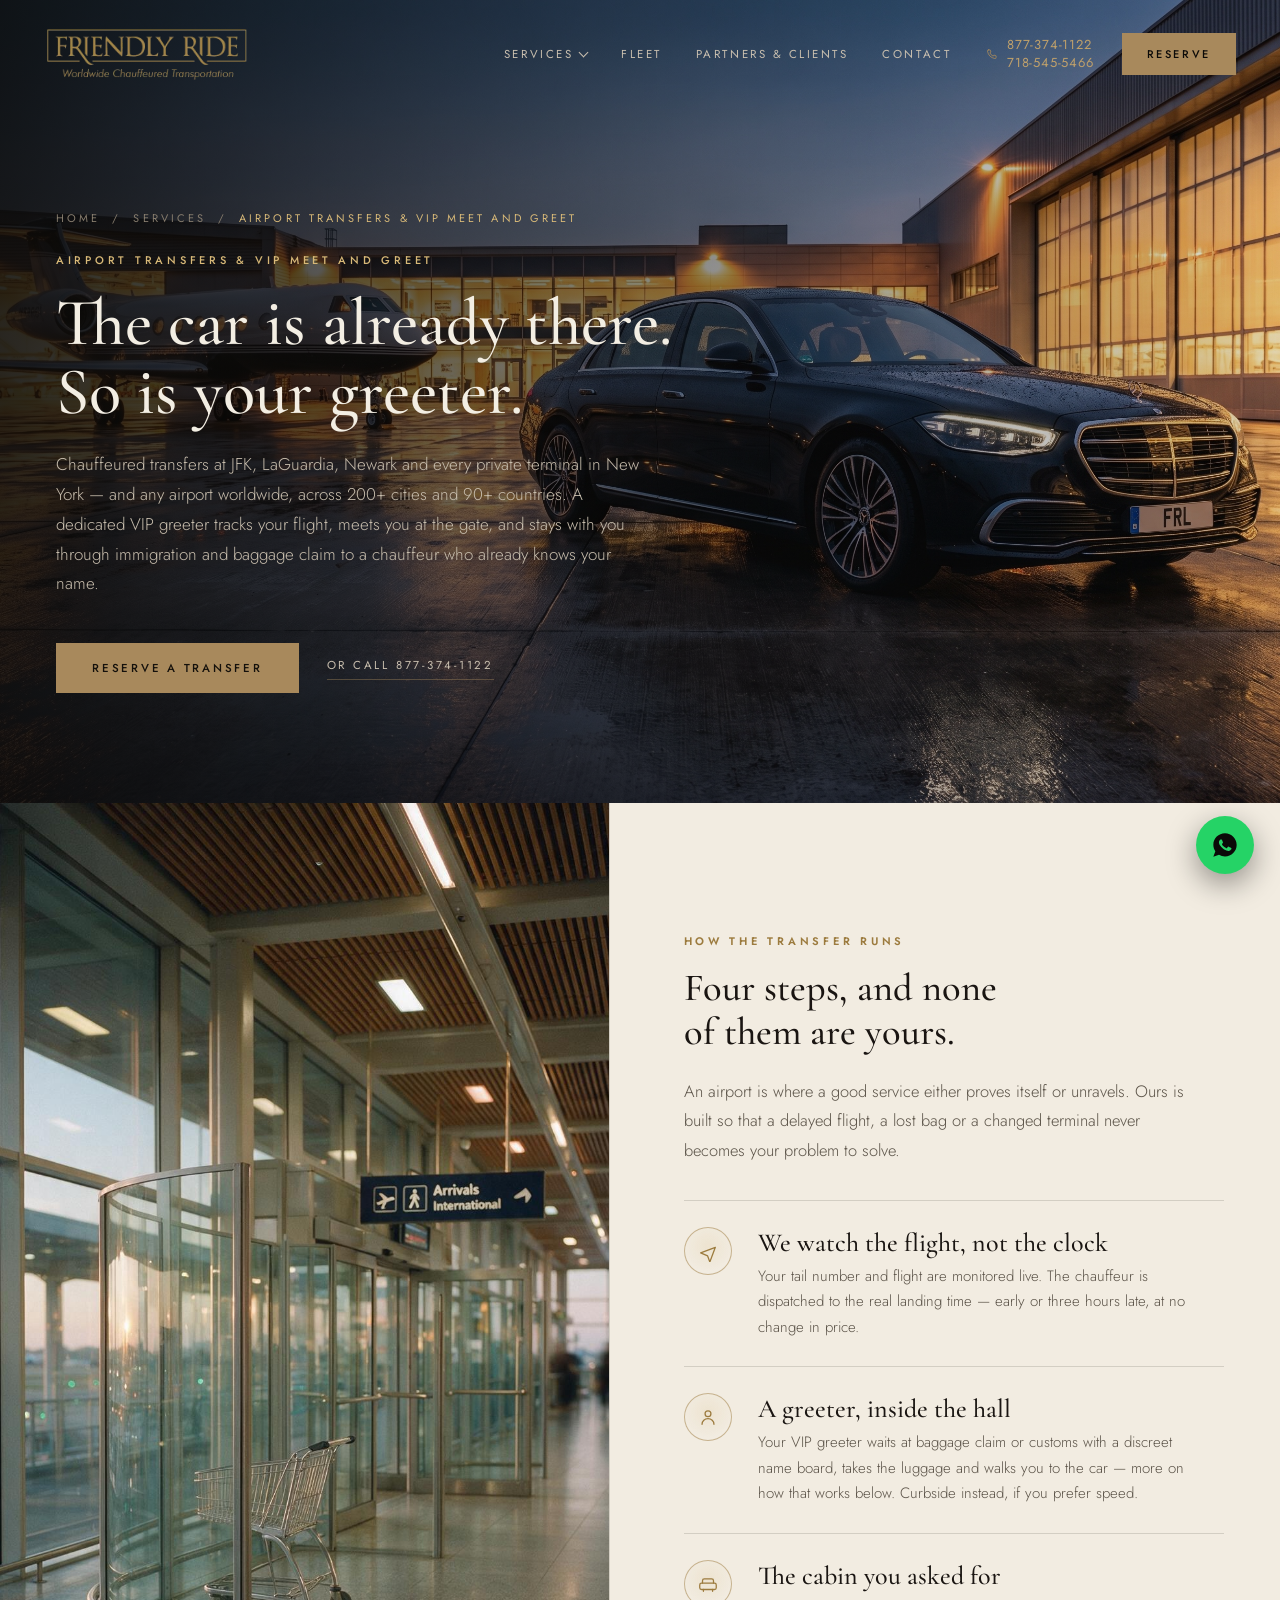
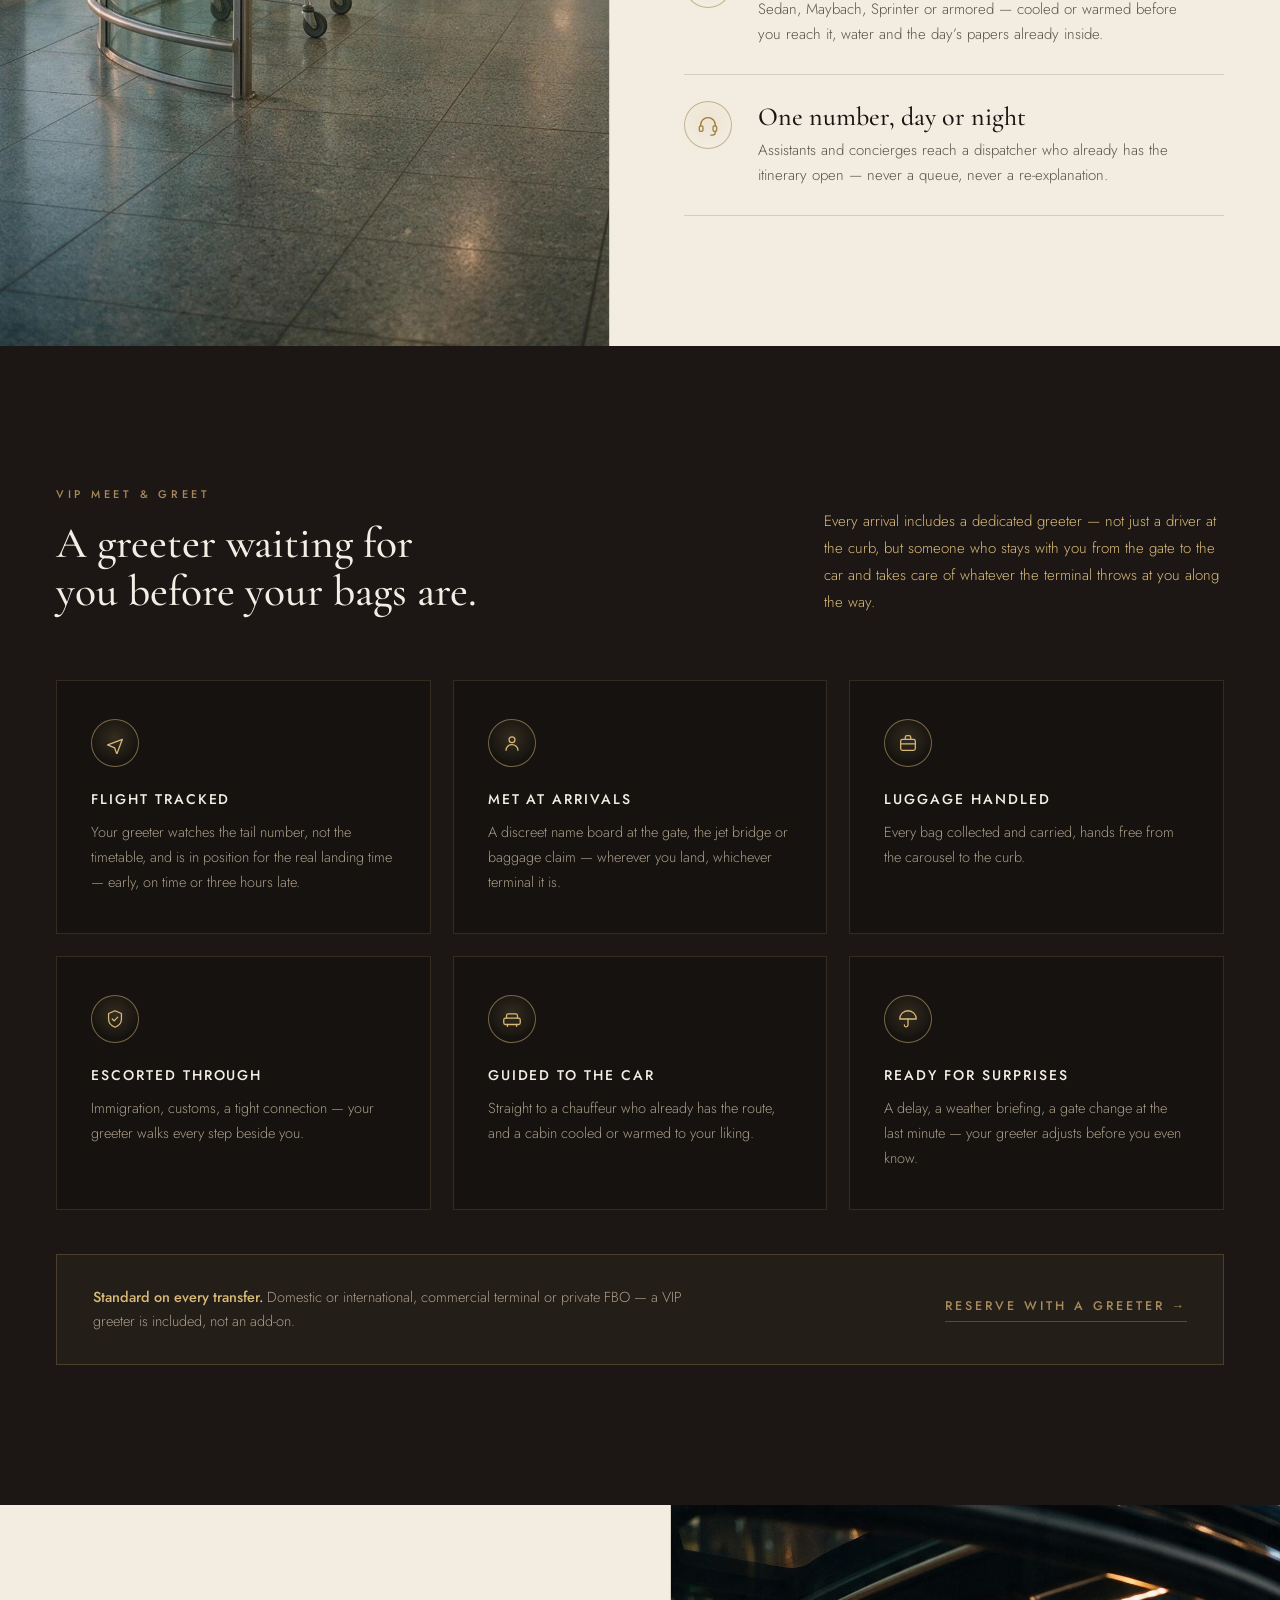
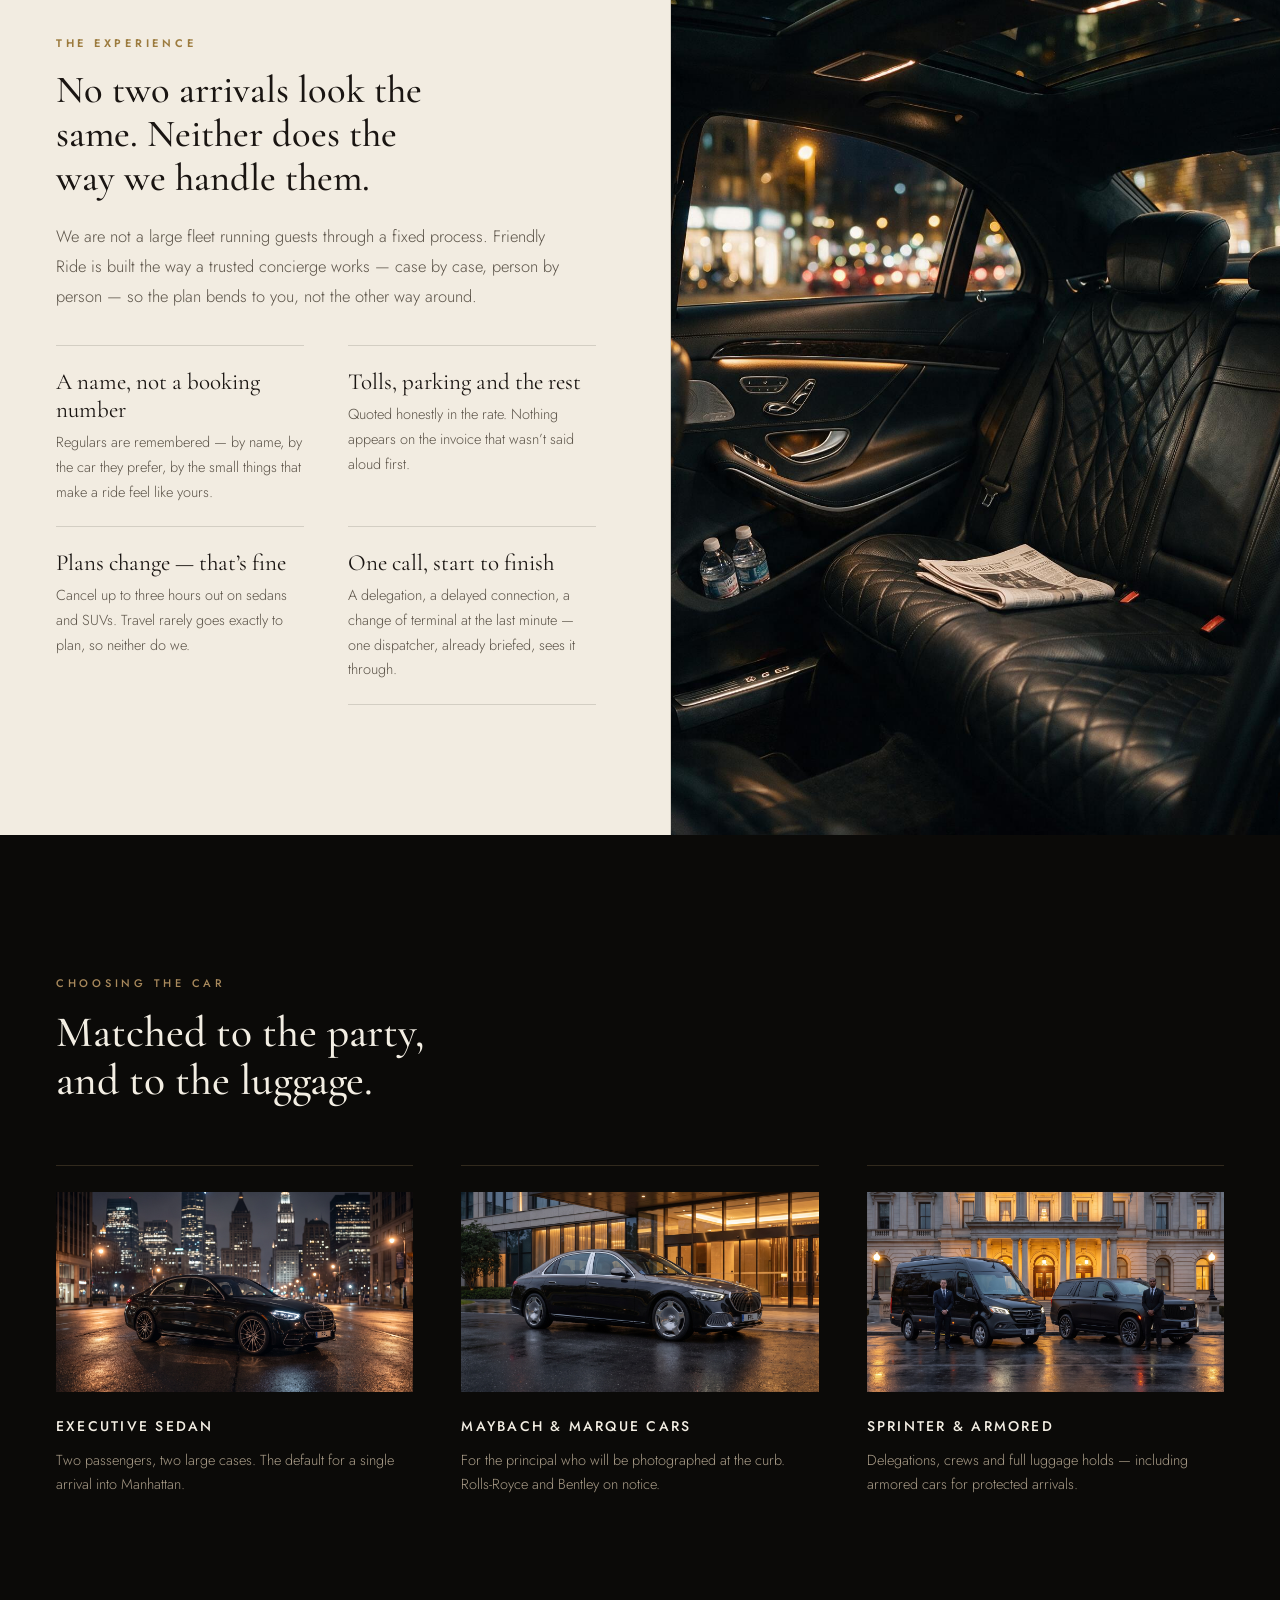
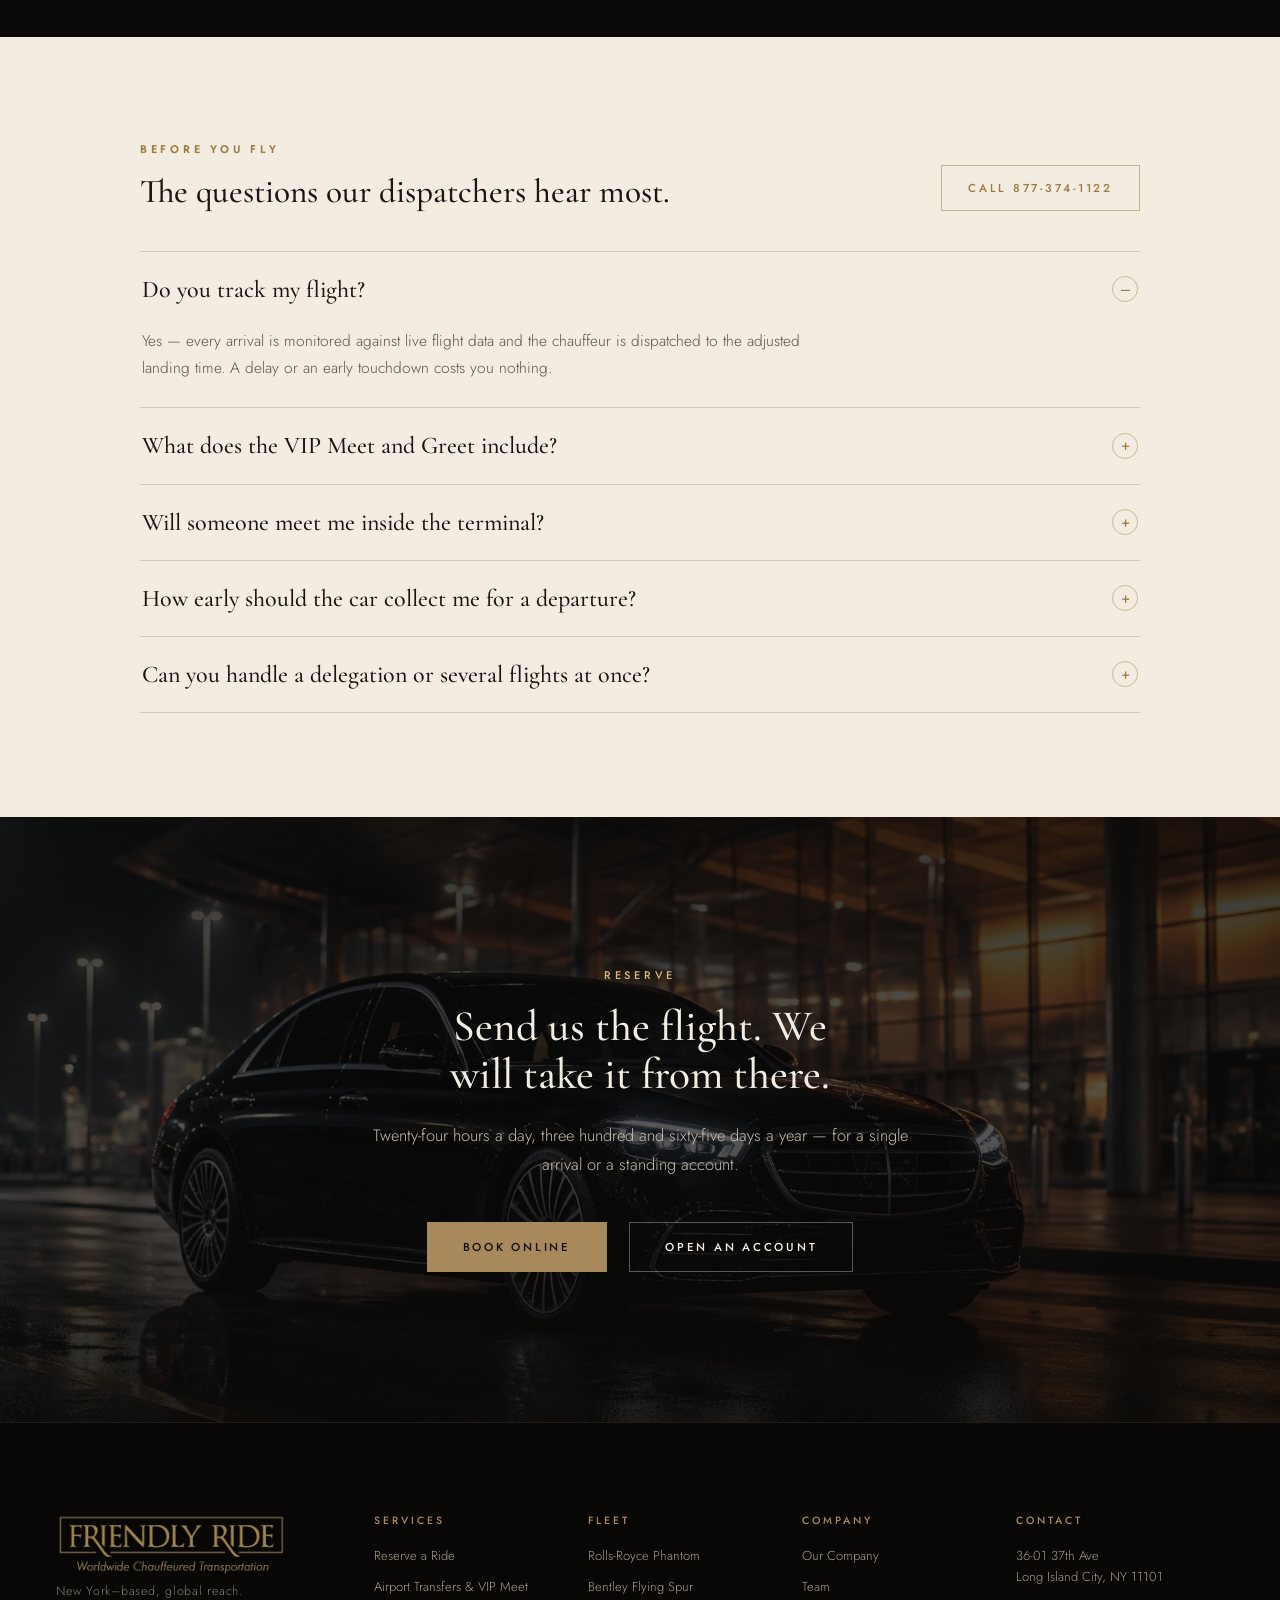
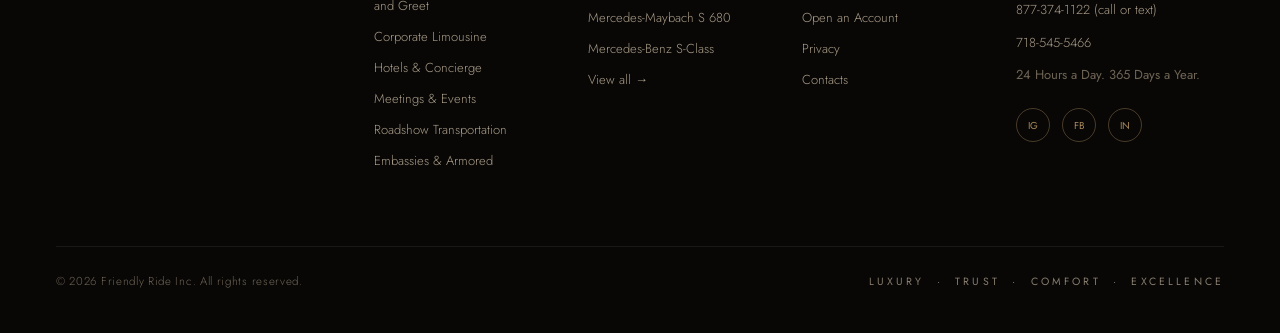
==== commit 764d1ce4: "Correct business address site-wide: Gale Ave -> 36-01 37th Ave The old address (32-72 Gale Ave) was " ====
--- a/airport-transfers.html
+++ b/airport-transfers.html
@@ -11,8 +11,9 @@
 <link rel="stylesheet" href="styles.css">
 <link rel="stylesheet" href="partners.css">
 <link rel="stylesheet" href="airport-transfers.css">
-<script type="application/ld+json">{"@context":"https://schema.org","@type":"Service","serviceType":"Airport chauffeur transfer and VIP meet and greet","provider":{"@type":"LocalBusiness","name":"Friendly Ride Inc.","telephone":"+1-877-374-1122","address":{"@type":"PostalAddress","streetAddress":"32-72 Gale Ave","addressLocality":"Long Island City","addressRegion":"NY","postalCode":"11101","addressCountry":"US"},"url":"https://friendlyrideinc.com/"},"areaServed":["John F. Kennedy International Airport","LaGuardia Airport","Newark Liberty International Airport","Teterboro Airport","Westchester County Airport","Long Island MacArthur Airport"],"availableChannel":{"@type":"ServiceChannel","servicePhone":"+1-877-374-1122","serviceUrl":"https://www.friendlyrideinc.com/services/airport-transfers/"}}</script>
+<script type="application/ld+json">{"@context":"https://schema.org","@type":"Service","serviceType":"Airport chauffeur transfer and VIP meet and greet","name":"Airport Transfers & VIP Meet and Greet","provider":{"@type":"LocalBusiness","name":"Friendly Ride Inc.","telephone":"+1-877-374-1122","address":{"@type":"PostalAddress","streetAddress":"36-01 37th Ave","addressLocality":"Long Island City","addressRegion":"NY","postalCode":"11101","addressCountry":"US"},"url":"https://friendlyrideinc.com/"},"areaServed":["John F. Kennedy International Airport","LaGuardia Airport","Newark Liberty International Airport","Teterboro Airport","Westchester County Airport","Long Island MacArthur Airport"],"availableChannel":{"@type":"ServiceChannel","servicePhone":"+1-877-374-1122","serviceUrl":"https://friendlyrideinc.com/#services"}}</script>
 <script type="application/ld+json">{"@context":"https://schema.org","@type":"FAQPage","mainEntity":[{"@type":"Question","name":"Do you track my flight?","acceptedAnswer":{"@type":"Answer","text":"Yes. Every arrival is monitored against live flight data, and your chauffeur is dispatched to the adjusted landing time. Delays and early arrivals cost you nothing."}},{"@type":"Question","name":"What does the VIP Meet and Greet include?","acceptedAnswer":{"@type":"Answer","text":"A dedicated greeter tracks your flight, meets you at the gate or arrivals hall with a discreet name board, handles your luggage, escorts you through immigration and baggage claim, and guides you to your chauffeur — managing anything unexpected along the way."}},{"@type":"Question","name":"Will the chauffeur meet me inside the terminal?","acceptedAnswer":{"@type":"Answer","text":"On request your chauffeur or greeter waits at baggage claim or customs with a discreet name board, assists with luggage and walks you to the car. Curbside pickup is available where you prefer to move quickly."}}]}</script>
+<script type="application/ld+json">{"@context":"https://schema.org","@type":"BreadcrumbList","itemListElement":[{"@type":"ListItem","position":1,"name":"Home","item":"https://friendlyrideinc.com/"},{"@type":"ListItem","position":2,"name":"Services","item":"https://friendlyrideinc.com/#services"},{"@type":"ListItem","position":3,"name":"Airport Transfers & VIP Meet and Greet"}]}</script>
 <link rel="icon" type="image/x-icon" href="assets/favicon.ico">
 <link rel="icon" type="image/png" sizes="32x32" href="assets/favicon-32x32.png">
 <link rel="icon" type="image/png" sizes="16x16" href="assets/favicon-16x16.png">
@@ -318,14 +319,14 @@
         <a href="maintenance.html">Our Company</a>
         <a href="maintenance.html">Team</a>
         <a href="contact-us.html">Open an Account</a>
-        <a href="https://www.friendlyrideinc.com/privacy/">Privacy</a>
+        <a href="maintenance.html">Privacy</a>
         <a href="contact-us.html">Contacts</a>
       </div>
     </div>
     <div class="footer__col">
       <div class="footer__heading">Contact</div>
       <div class="footer__contact">
-        <a href="https://maps.app.goo.gl/Rcb3aawA6Z7mt4yG6">32-72 Gale Ave<br>Long Island City, NY 11101</a>
+        <a href="https://www.google.com/maps/search/?api=1&amp;query=36-01+37th+Ave%2C+Long+Island+City%2C+NY+11101">36-01 37th Ave<br>Long Island City, NY 11101</a>
         <a href="tel:8773741122">877-374-1122 (call or text)</a>
         <a href="tel:7185455466">718-545-5466</a>
         <div class="footer__hours">24 Hours a Day. 365 Days a Year.</div>
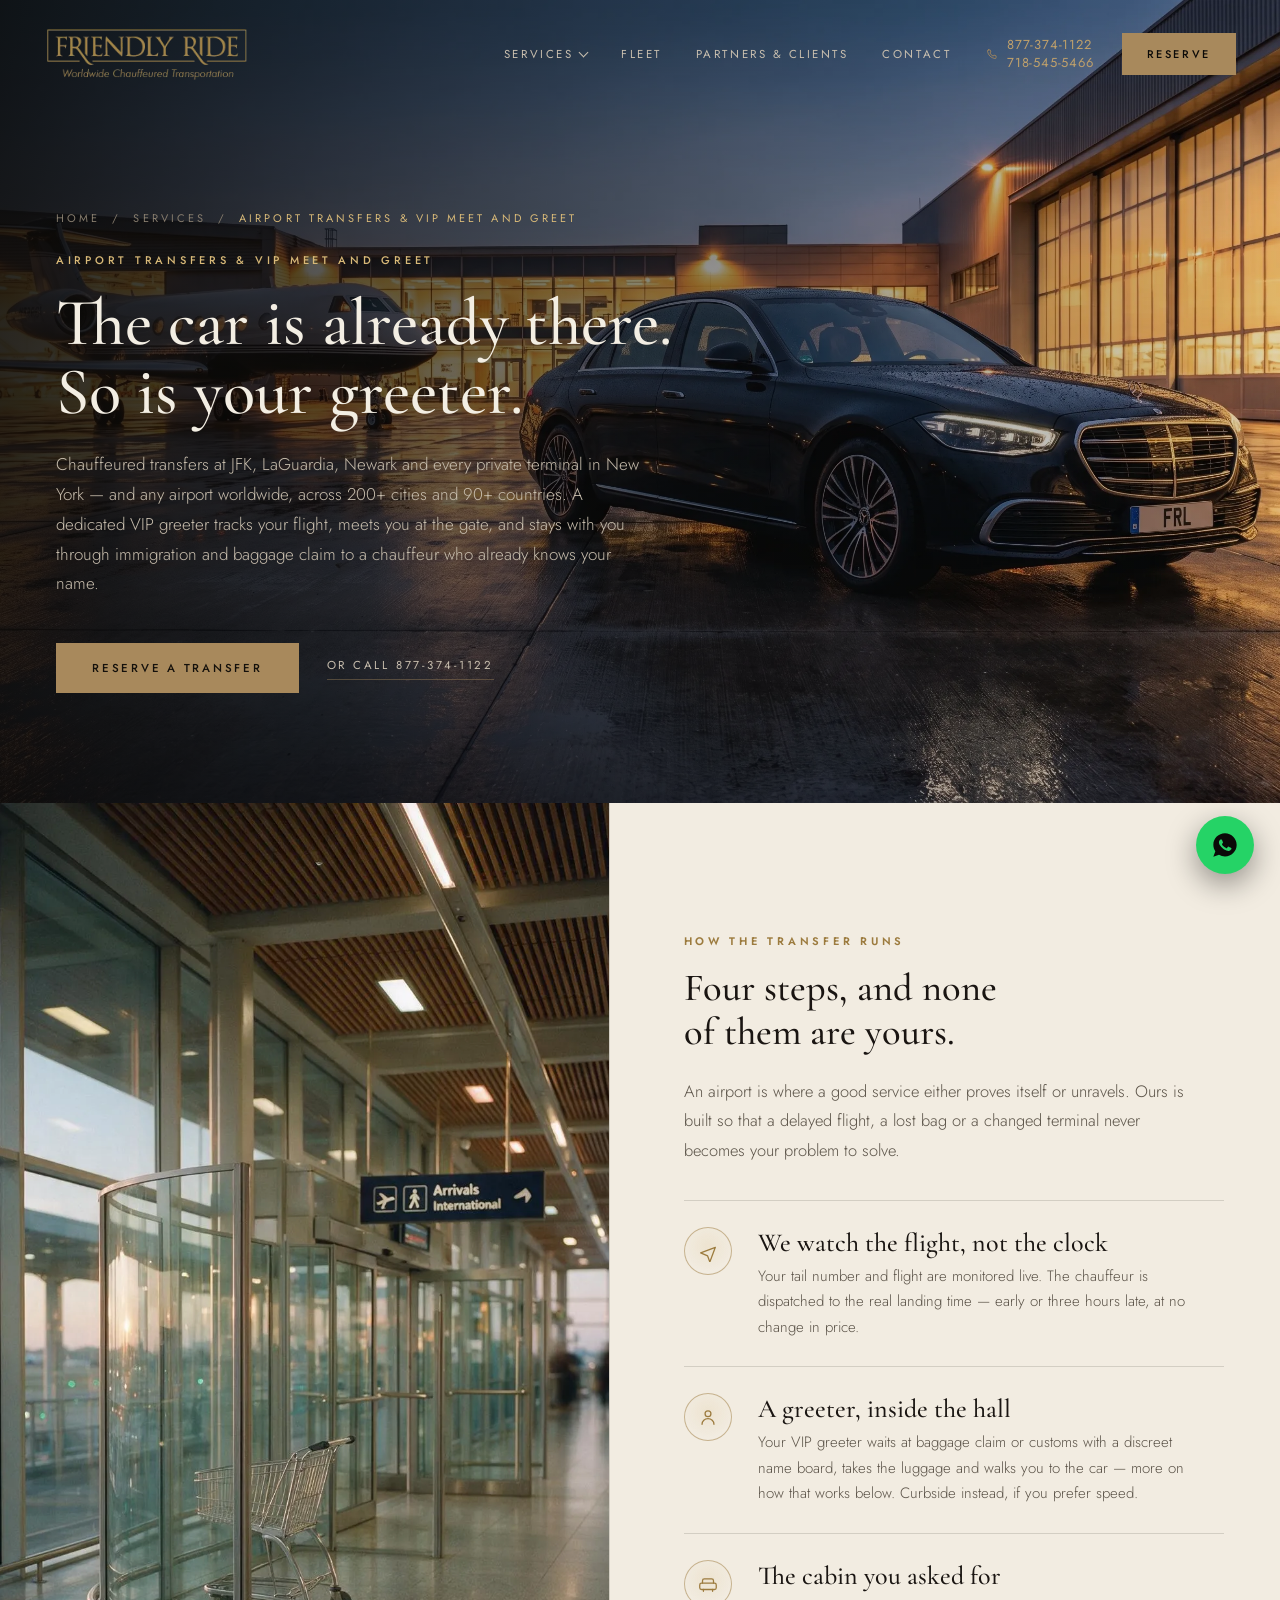
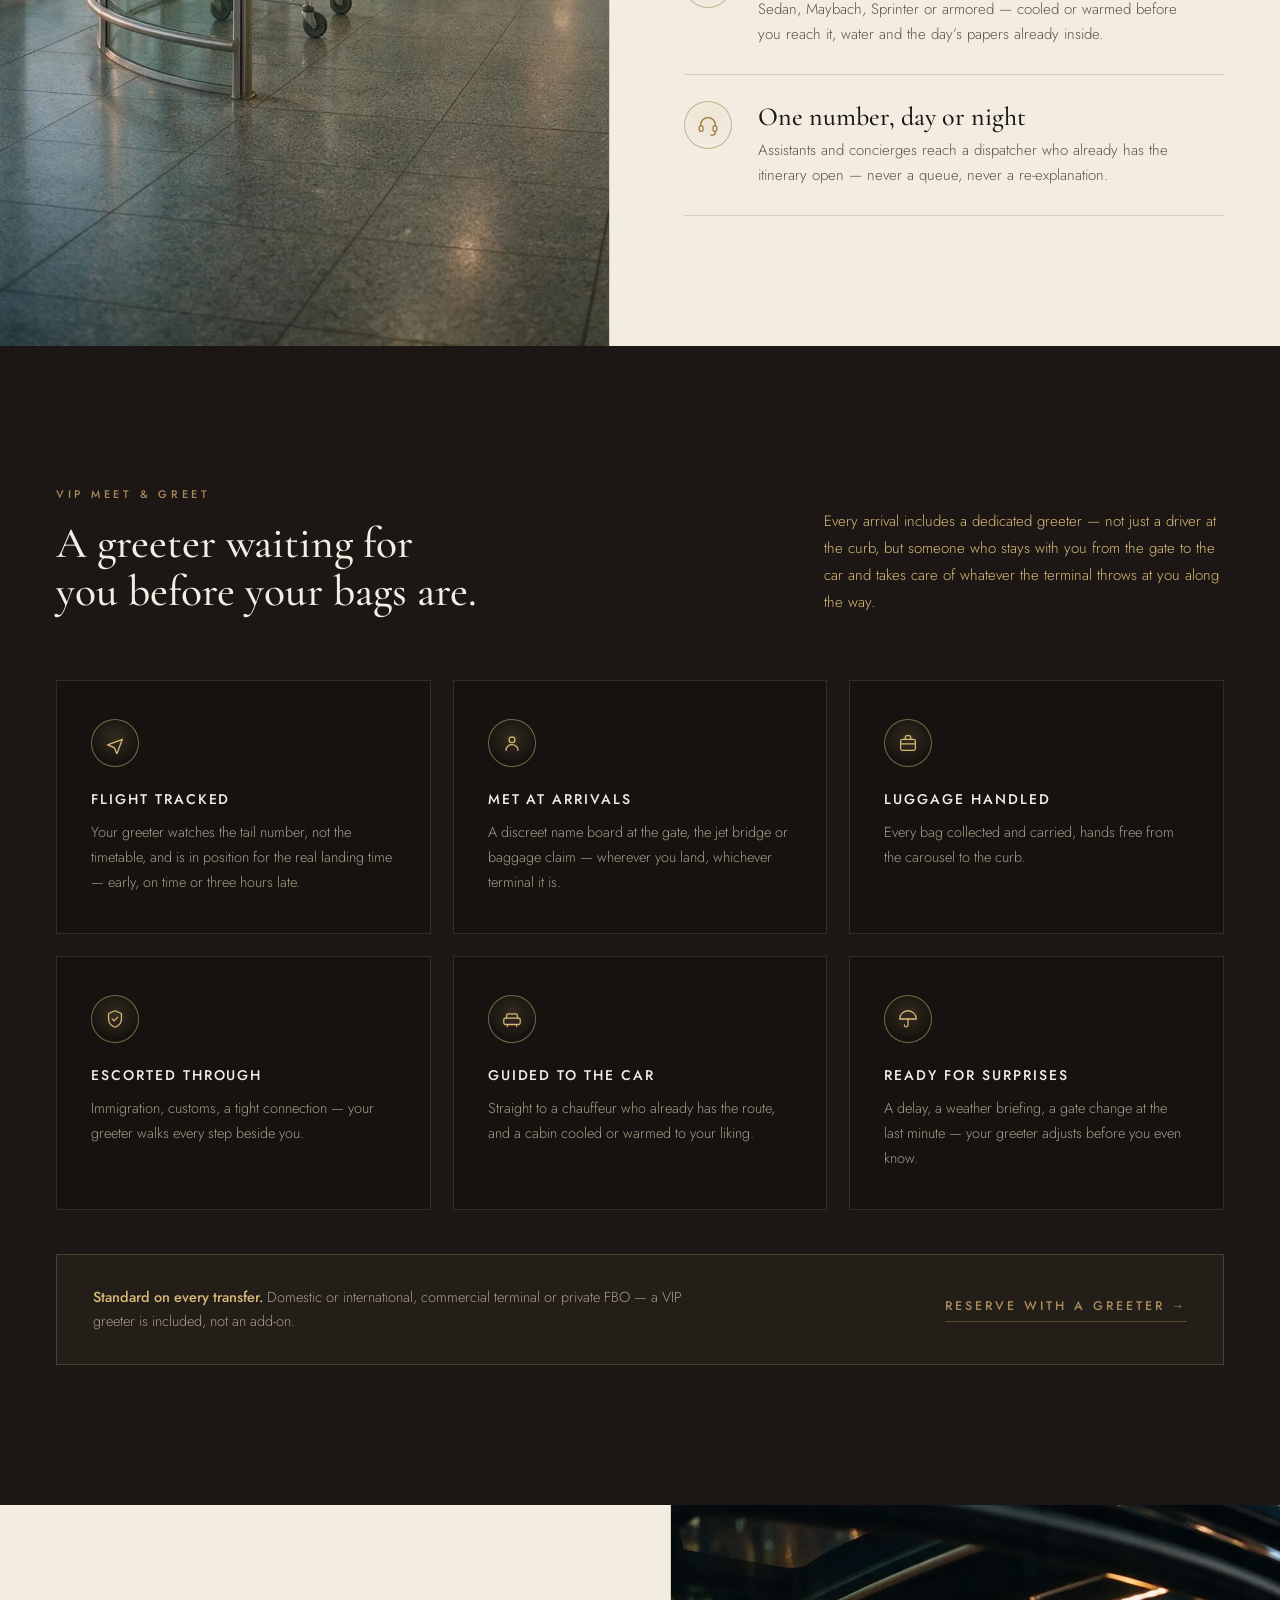
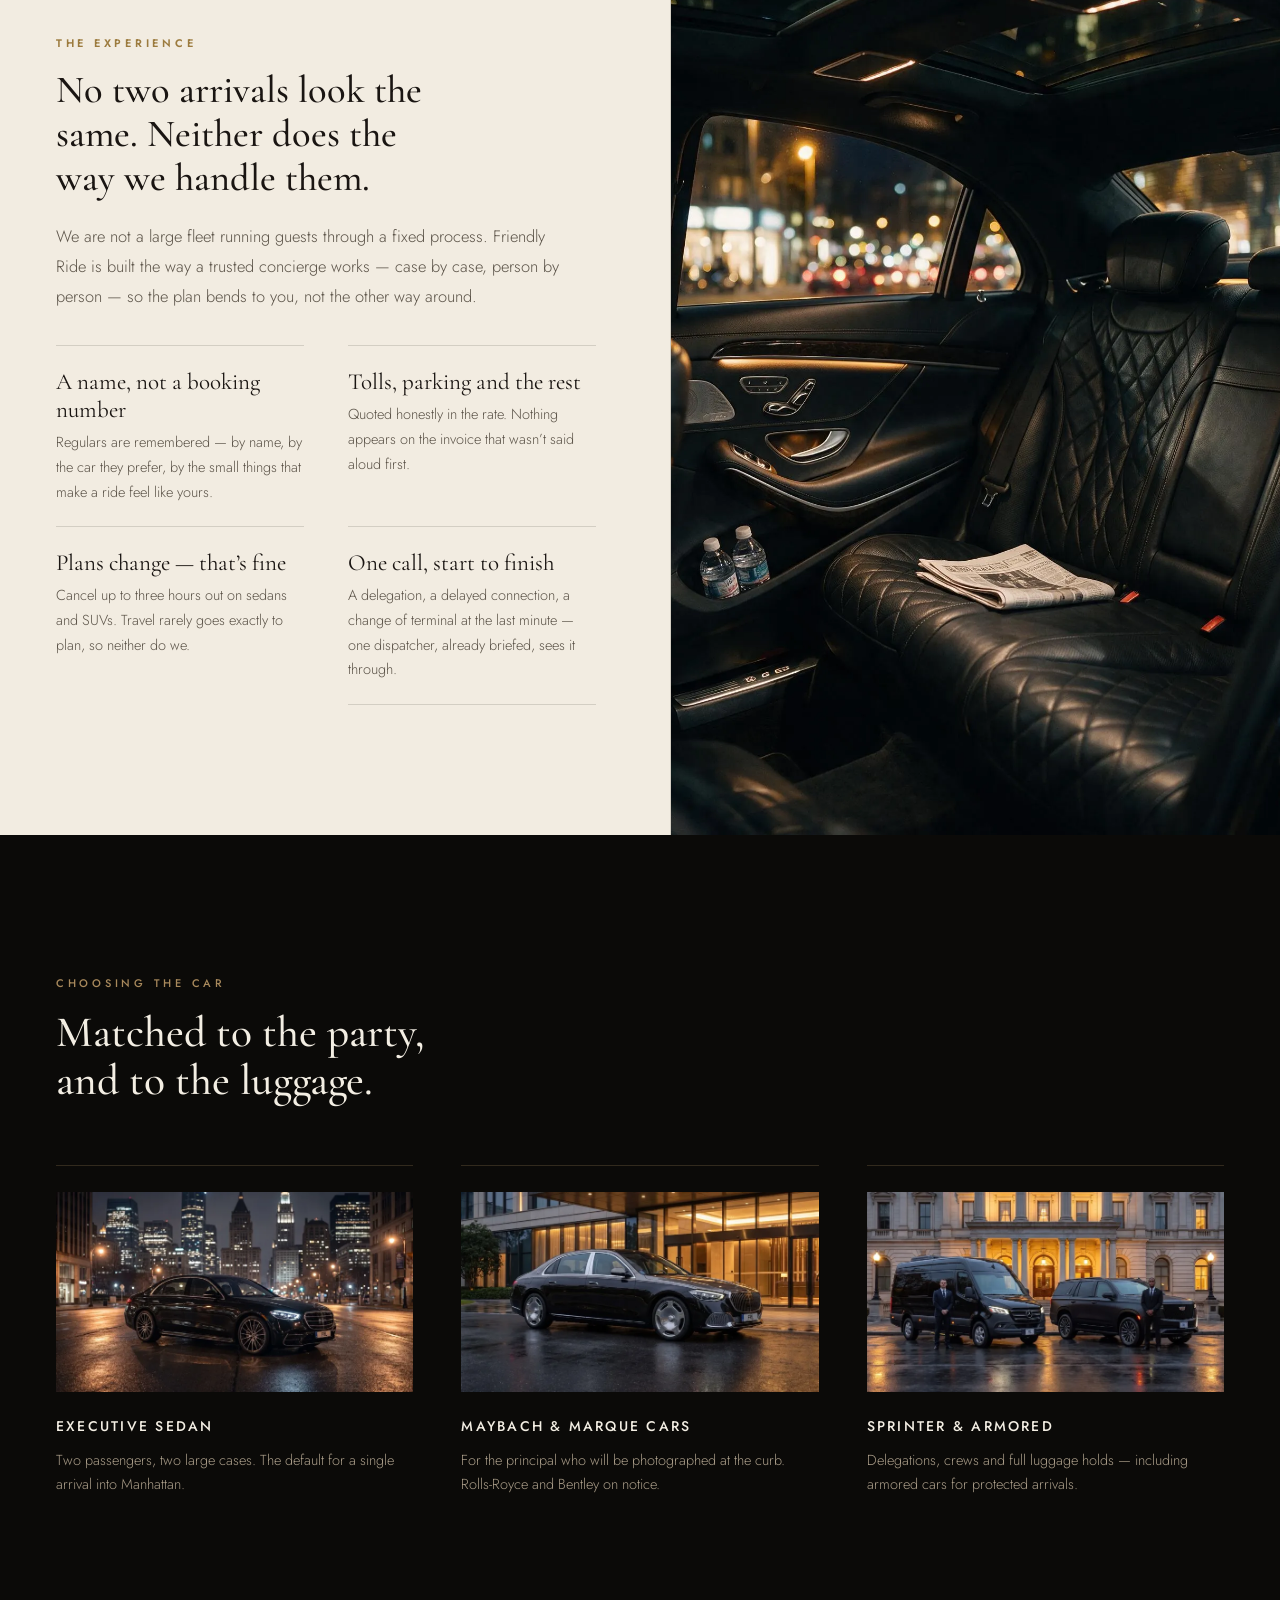
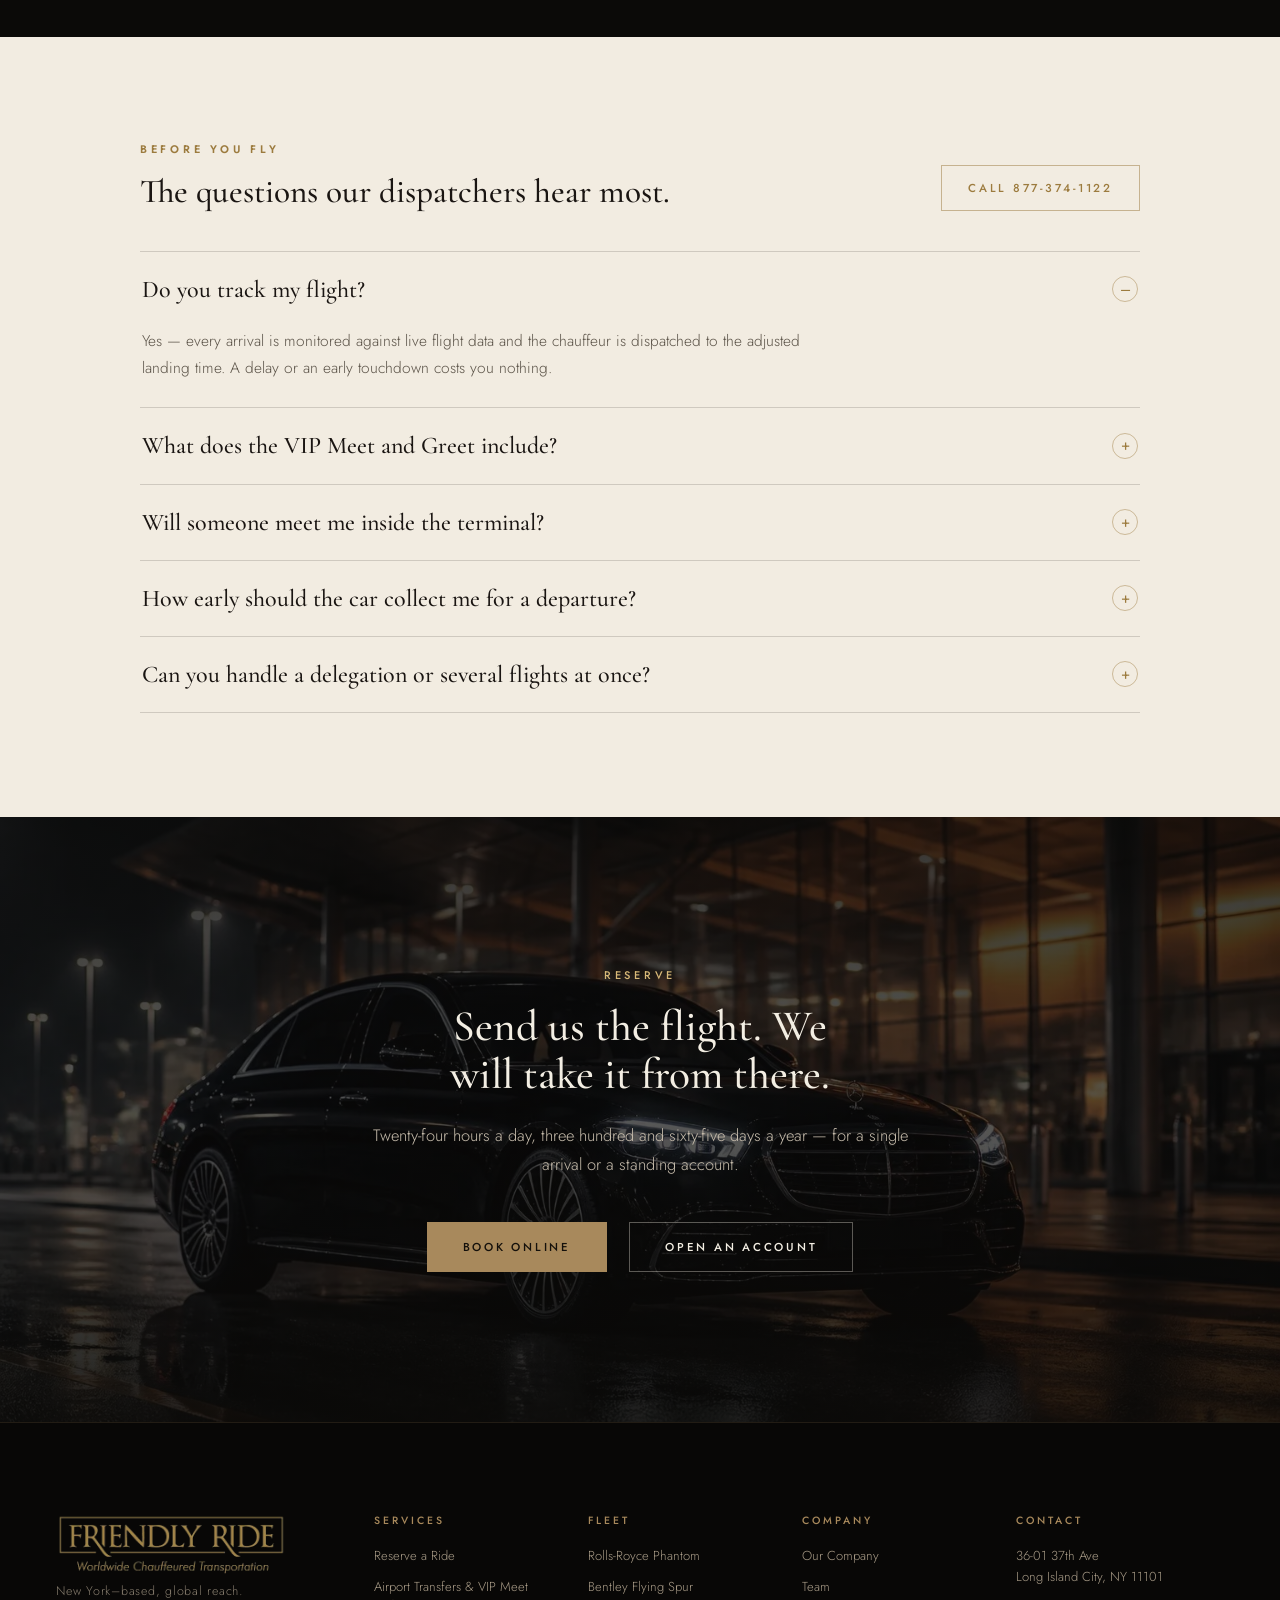
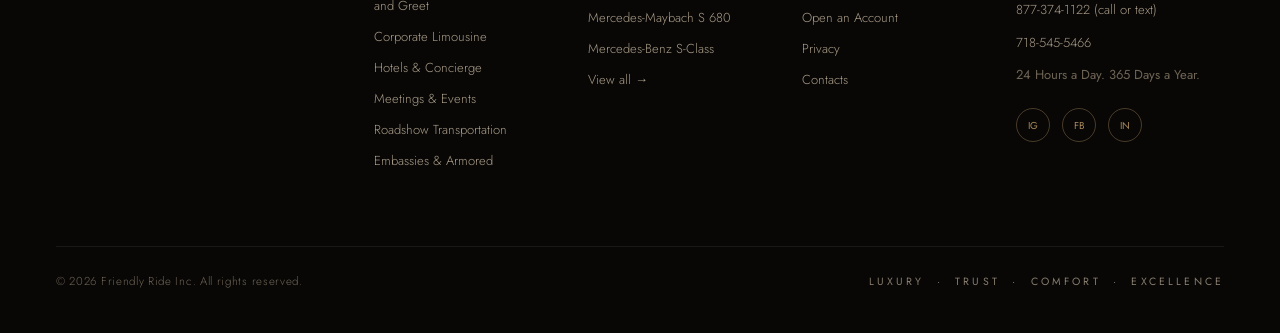
==== commit fb66ac95: "Performance pass: image optimization, lazy loading, and caching PageSpeed Insights flagged images as" ====
--- a/airport-transfers.html
+++ b/airport-transfers.html
@@ -7,6 +7,7 @@
 <meta name="description" content="Chauffeured airport transfers with a dedicated VIP greeter, at JFK, LaGuardia, Newark and every private terminal in New York, plus any airport worldwide across our 200+ city, 90+ country network. Flight-tracked, met at the gate, escorted through to the car.">
 <link rel="canonical" href="https://friendlyrideinc.com/airport-transfers.html">
 <link rel="preconnect" href="https://fonts.gstatic.com" crossorigin>
+<link rel="preconnect" href="https://fonts.googleapis.com">
 <link href="https://fonts.googleapis.com/css2?family=Cormorant+Garamond:wght@400;500;600&family=Jost:wght@300;400;500&display=swap" rel="stylesheet">
 <link rel="stylesheet" href="styles.css">
 <link rel="stylesheet" href="partners.css">
@@ -61,7 +62,7 @@
 
 <!-- ============ HERO ============ -->
 <section id="top" class="air-hero">
-  <img class="air-hero__media" src="assets/airport-hero.jpg" alt="Current-generation Mercedes-Benz S-Class waiting on the tarmac beside a private jet, dusk">
+  <img width="2752" height="1536" class="air-hero__media" src="assets/airport-hero.webp" alt="Current-generation Mercedes-Benz S-Class waiting on the tarmac beside a private jet, dusk">
   <div class="air-hero__scrim"></div>
   <div class="air-hero__content">
     <div class="air-hero__breadcrumb">
@@ -81,7 +82,7 @@
 
 <!-- ============ HOW THE TRANSFER RUNS ============ -->
 <section class="air-steps">
-  <img src="assets/airport-arrivals.jpg" alt="International arrivals hall" class="air-steps__media">
+  <img loading="lazy" width="1328" height="1760" src="assets/airport-arrivals.webp" alt="International arrivals hall" class="air-steps__media">
   <div class="air-steps__content">
     <div class="eyebrow-light">How the Transfer Runs</div>
     <h2 class="section-title-light">Four steps, and none of them are yours.</h2>
@@ -191,7 +192,7 @@
       </div>
     </div>
   </div>
-  <img src="assets/airport-cabin.jpg" alt="Rear cabin at night, warm and intimate" class="air-experience__media">
+  <img loading="lazy" width="1328" height="1760" src="assets/airport-cabin.webp" alt="Rear cabin at night, warm and intimate" class="air-experience__media">
 </section>
 
 <!-- ============ CHOOSING THE CAR ============ -->
@@ -202,17 +203,17 @@
   </div>
   <div class="air-fleet__grid">
     <a href="fleet.html#sedans" class="air-fleet-card">
-      <img src="assets/airport-fleet-sedan.jpg" alt="Mercedes-Benz S-Class, three-quarter view" class="air-fleet-card__image">
+      <img loading="lazy" width="790" height="441" src="assets/airport-fleet-sedan.webp" alt="Mercedes-Benz S-Class, three-quarter view" class="air-fleet-card__image">
       <div class="air-fleet-card__title">Executive Sedan</div>
       <p class="air-fleet-card__text">Two passengers, two large cases. The default for a single arrival into Manhattan.</p>
     </a>
     <a href="fleet.html#sedans" class="air-fleet-card">
-      <img src="assets/airport-fleet-maybach.jpg" alt="Current-generation Mercedes-Maybach S 680, three-quarter view" class="air-fleet-card__image">
+      <img loading="lazy" width="790" height="441" src="assets/airport-fleet-maybach.webp" alt="Current-generation Mercedes-Maybach S 680, three-quarter view" class="air-fleet-card__image">
       <div class="air-fleet-card__title">Maybach &amp; Marque Cars</div>
       <p class="air-fleet-card__text">For the principal who will be photographed at the curb. Rolls-Royce and Bentley on notice.</p>
     </a>
     <a href="fleet.html#sprinters" class="air-fleet-card">
-      <img src="assets/airport-fleet-sprinter.jpg" alt="Sprinter and armored SUV, motorcade" class="air-fleet-card__image">
+      <img loading="lazy" width="790" height="441" src="assets/airport-fleet-sprinter.webp" alt="Sprinter and armored SUV, motorcade" class="air-fleet-card__image">
       <div class="air-fleet-card__title">Sprinter &amp; Armored</div>
       <p class="air-fleet-card__text">Delegations, crews and full luggage holds &mdash; including armored cars for protected arrivals.</p>
     </a>
@@ -269,7 +270,7 @@
 
 <!-- ============ CTA ============ -->
 <section class="air-cta">
-  <img src="assets/airport-cta.jpg" alt="Current-generation Mercedes-Benz S-Class at the terminal forecourt, night" class="air-cta__bg">
+  <img loading="lazy" width="1536" height="768" src="assets/airport-cta.webp" alt="Current-generation Mercedes-Benz S-Class at the terminal forecourt, night" class="air-cta__bg">
   <div class="air-cta__scrim"></div>
   <div class="air-cta__content">
     <div class="eyebrow air-cta__eyebrow">Reserve</div>
@@ -287,7 +288,7 @@
   <div class="footer__grid">
     <div class="footer__brand">
       <a href="index.html">
-        <img src="assets/frl-logo-full.png" alt="Friendly Ride — Worldwide Chauffeured Transportation" class="footer__lockup">
+        <img loading="lazy" src="assets/frl-logo-full.png" alt="Friendly Ride — Worldwide Chauffeured Transportation" class="footer__lockup">
       </a>
       <div class="footer__tagline">New York&ndash;based, global reach.</div>
     </div>
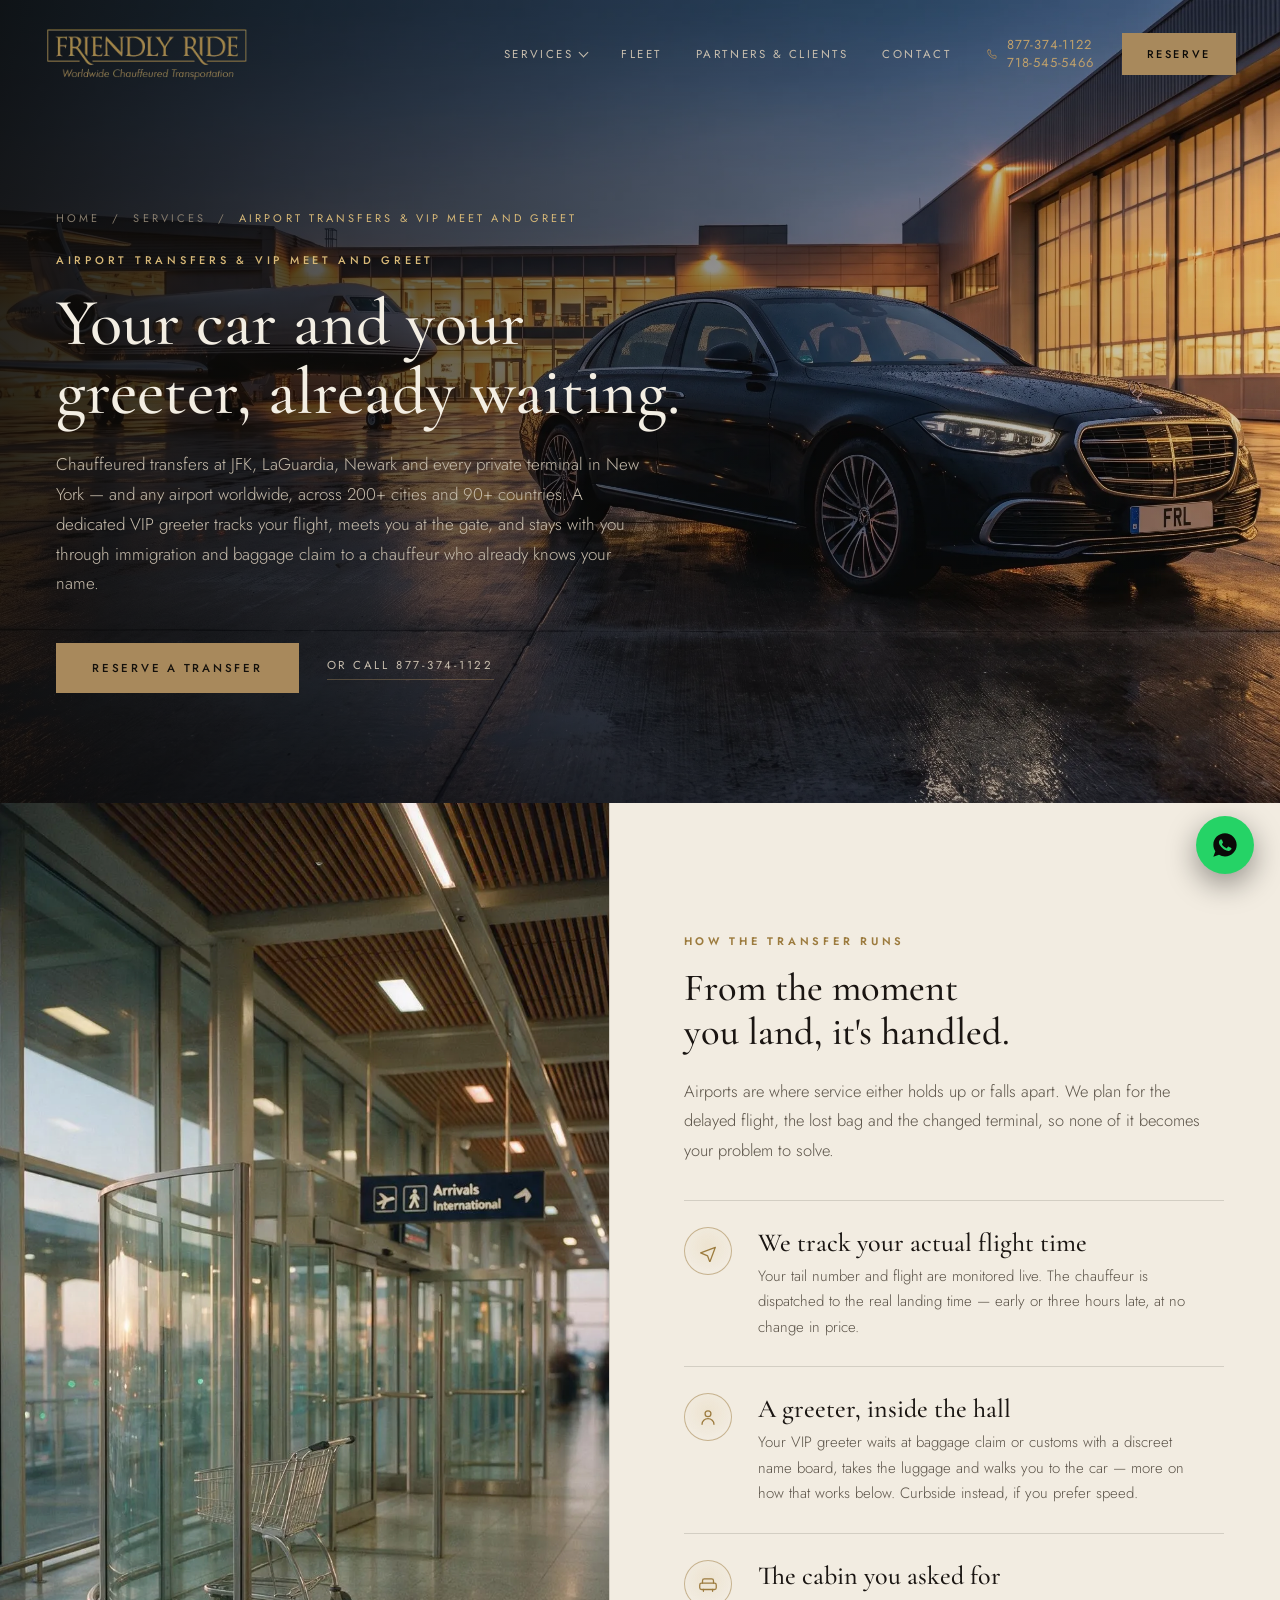
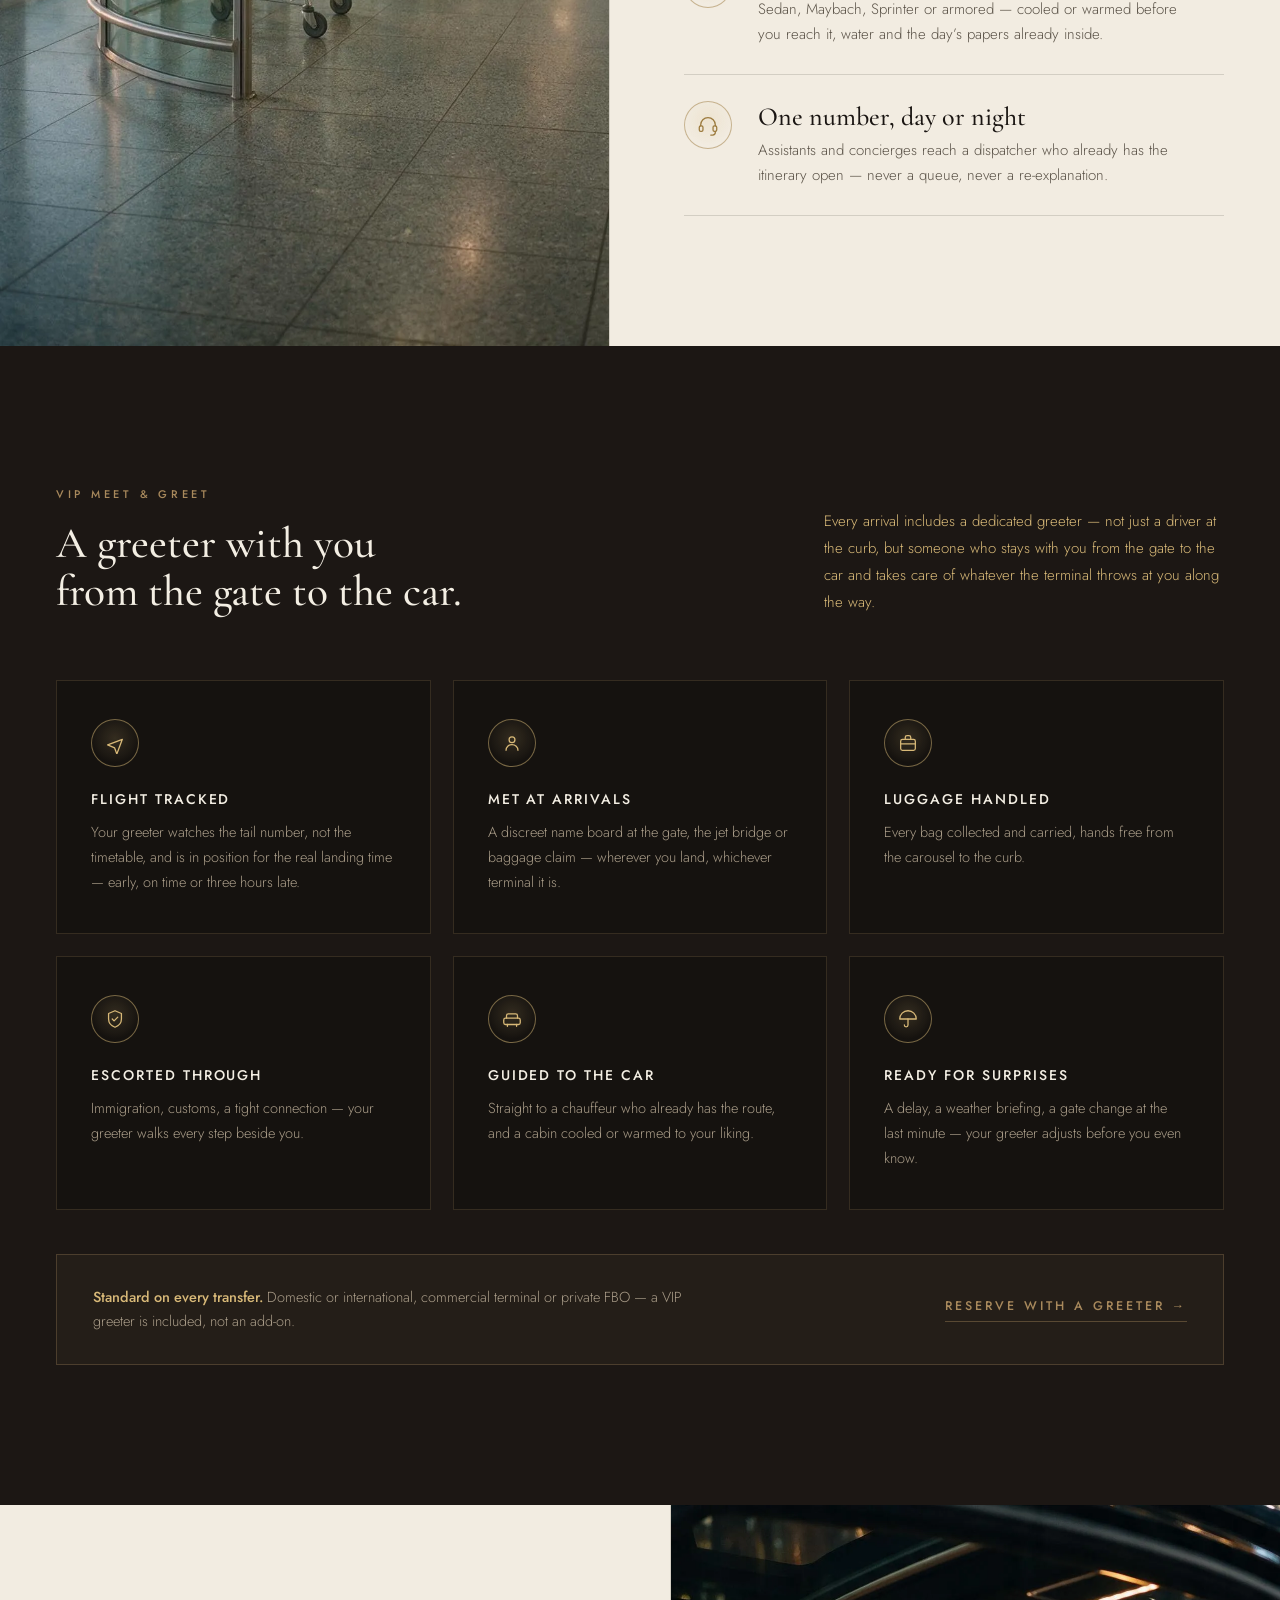
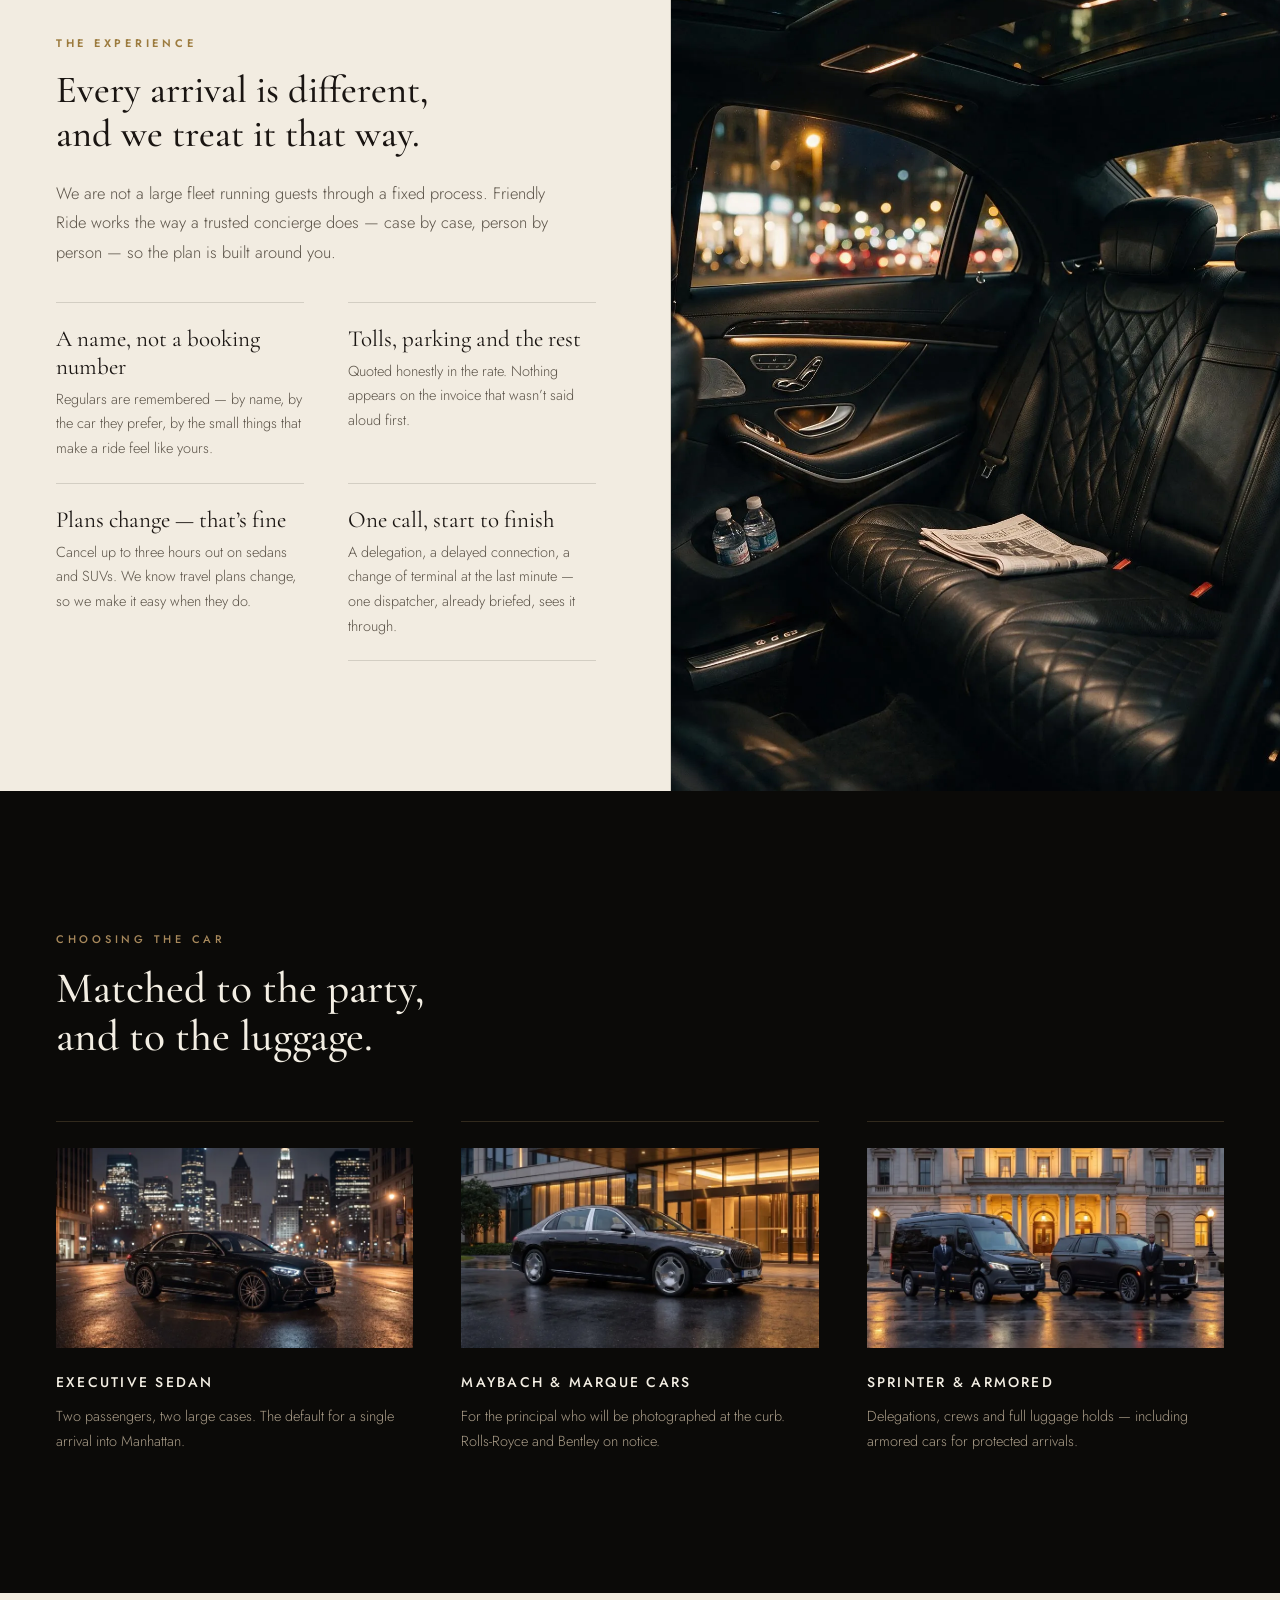
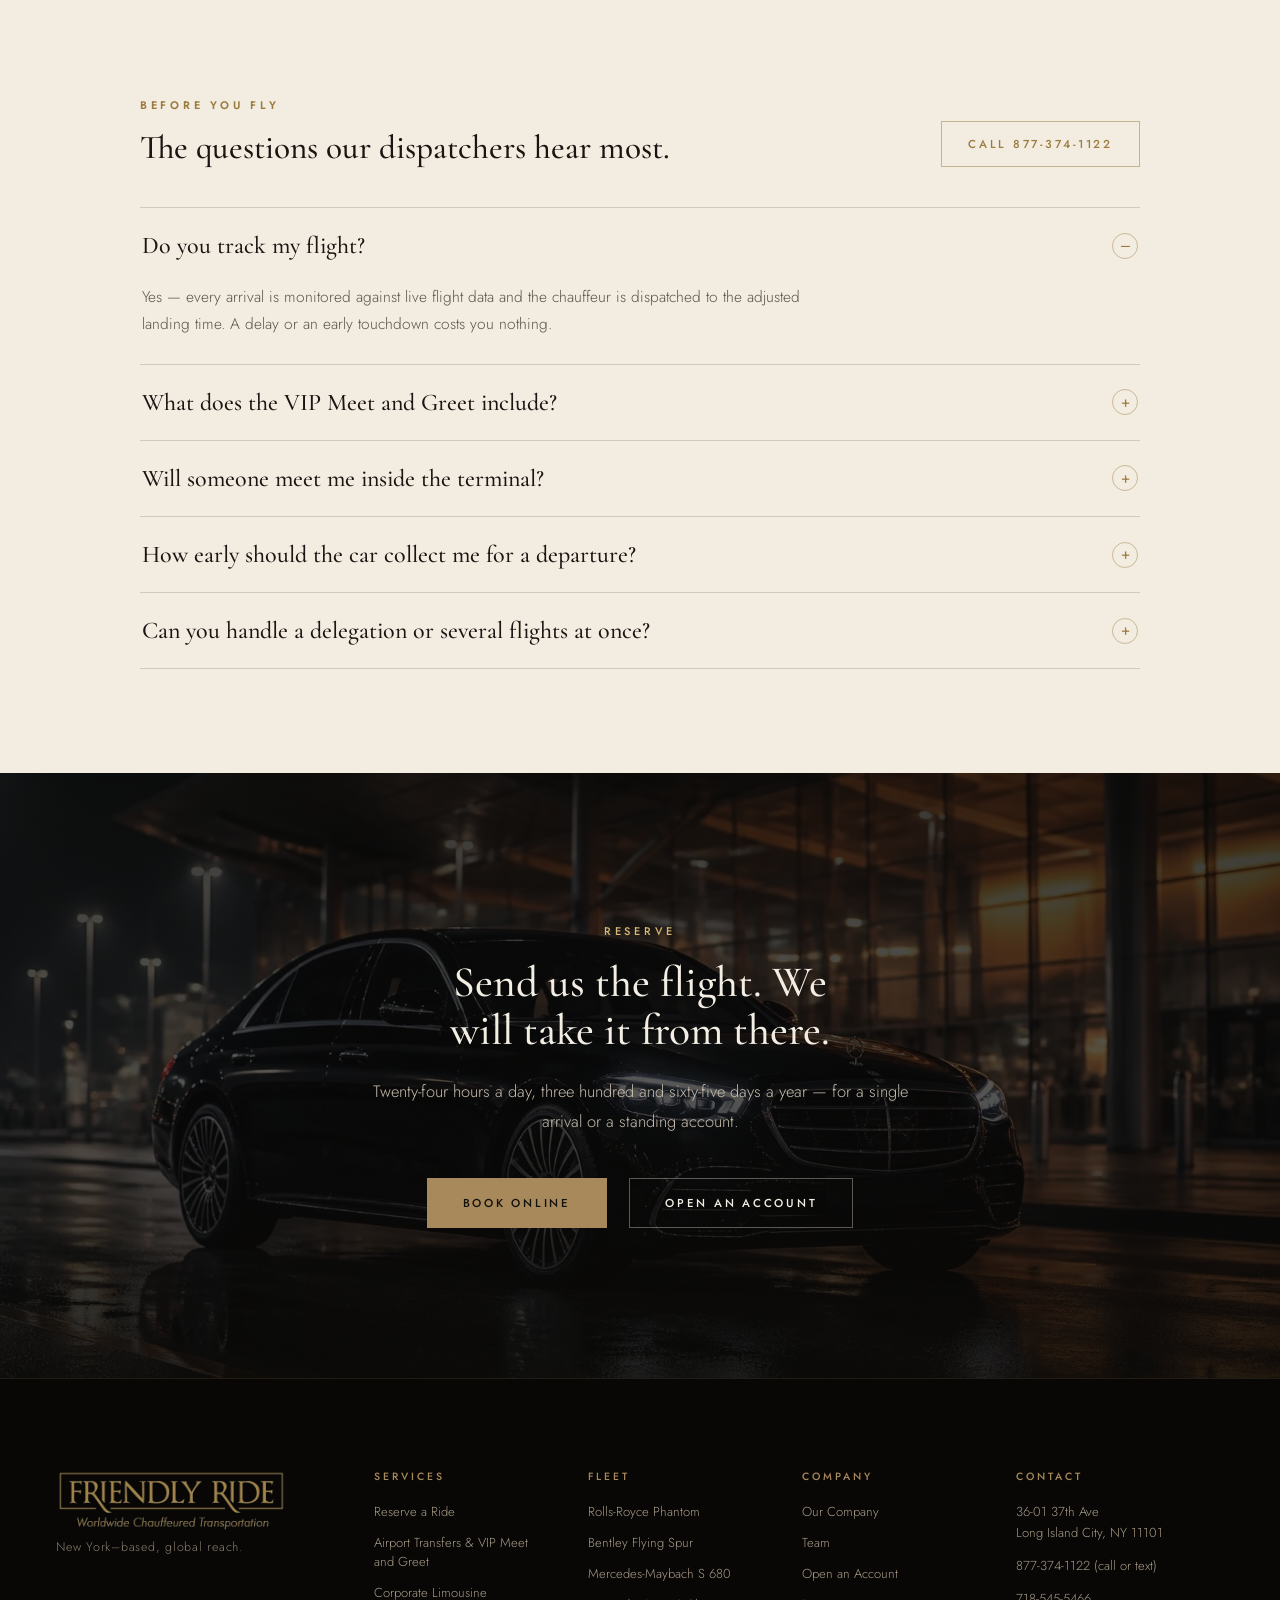
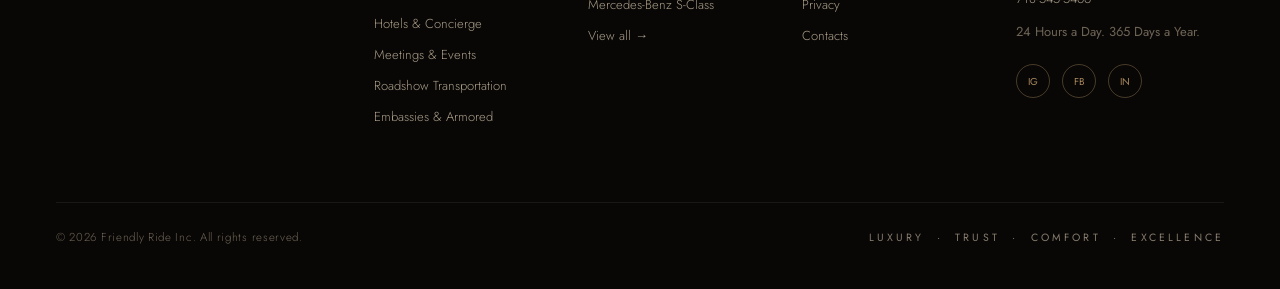
==== commit 7e355e5b: "Rework copy tone: warmer, more human, less "clever AI copy" across the site Rewrite the homepage hea" ====
--- a/airport-transfers.html
+++ b/airport-transfers.html
@@ -71,7 +71,7 @@
       <span class="air-hero__breadcrumb-current">Airport Transfers &amp; VIP Meet and Greet</span>
     </div>
     <div class="eyebrow air-hero__eyebrow">Airport Transfers &amp; VIP Meet and Greet</div>
-    <h1 class="air-hero__title">The car is already there. So is your greeter.</h1>
+    <h1 class="air-hero__title">Your car and your greeter, already waiting.</h1>
     <p class="air-hero__desc">Chauffeured transfers at JFK, LaGuardia, Newark and every private terminal in New York &mdash; and any airport worldwide, across 200+ cities and 90+ countries. A dedicated VIP greeter tracks your flight, meets you at the gate, and stays with you through immigration and baggage claim to a chauffeur who already knows your name.</p>
     <div class="air-hero__actions">
       <a href="reserve-a-ride.html" class="btn btn--solid">RESERVE A TRANSFER</a>
@@ -85,13 +85,13 @@
   <img loading="lazy" width="1328" height="1760" src="assets/airport-arrivals.webp" alt="International arrivals hall" class="air-steps__media">
   <div class="air-steps__content">
     <div class="eyebrow-light">How the Transfer Runs</div>
-    <h2 class="section-title-light">Four steps, and none of them are yours.</h2>
-    <p class="light-desc">An airport is where a good service either proves itself or unravels. Ours is built so that a delayed flight, a lost bag or a changed terminal never becomes your problem to solve.</p>
+    <h2 class="section-title-light">From the moment you land, it's handled.</h2>
+    <p class="light-desc">Airports are where service either holds up or falls apart. We plan for the delayed flight, the lost bag and the changed terminal, so none of it becomes your problem to solve.</p>
     <div class="air-steps__list">
       <div class="air-steps__item">
         <div class="air-steps__icon"><svg width="22" height="22" viewBox="0 0 24 24" fill="none" stroke="currentColor" stroke-width="1.4" stroke-linecap="round" stroke-linejoin="round"><path d="M4 14l16-6-6 16-2.4-6.6z"></path></svg></div>
         <div>
-          <div class="air-steps__title">We watch the flight, not the clock</div>
+          <div class="air-steps__title">We track your actual flight time</div>
           <p class="air-steps__text">Your tail number and flight are monitored live. The chauffeur is dispatched to the real landing time &mdash; early or three hours late, at no change in price.</p>
         </div>
       </div>
@@ -125,7 +125,7 @@
   <div class="air-greet__head">
     <div class="air-greet__head-main">
       <div class="eyebrow">VIP Meet &amp; Greet</div>
-      <h2 class="section-title air-greet__title">A greeter waiting for you before your bags are.</h2>
+      <h2 class="section-title air-greet__title">A greeter with you from the gate to the car.</h2>
     </div>
     <p class="air-greet__desc">Every arrival includes a dedicated greeter &mdash; not just a driver at the curb, but someone who stays with you from the gate to the car and takes care of whatever the terminal throws at you along the way.</p>
   </div>
@@ -171,8 +171,8 @@
 <section class="air-experience">
   <div class="air-experience__content">
     <div class="eyebrow-light">The Experience</div>
-    <h2 class="section-title-light">No two arrivals look the same. Neither does the way we handle them.</h2>
-    <p class="light-desc">We are not a large fleet running guests through a fixed process. Friendly Ride is built the way a trusted concierge works &mdash; case by case, person by person &mdash; so the plan bends to you, not the other way around.</p>
+    <h2 class="section-title-light">Every arrival is different, and we treat it that way.</h2>
+    <p class="light-desc">We are not a large fleet running guests through a fixed process. Friendly Ride works the way a trusted concierge does &mdash; case by case, person by person &mdash; so the plan is built around you.</p>
     <div class="air-experience__grid">
       <div class="air-experience__item">
         <div class="air-experience__item-title">A name, not a booking number</div>
@@ -184,7 +184,7 @@
       </div>
       <div class="air-experience__item">
         <div class="air-experience__item-title">Plans change &mdash; that&rsquo;s fine</div>
-        <p class="air-experience__item-text">Cancel up to three hours out on sedans and SUVs. Travel rarely goes exactly to plan, so neither do we.</p>
+        <p class="air-experience__item-text">Cancel up to three hours out on sedans and SUVs. We know travel plans change, so we make it easy when they do.</p>
       </div>
       <div class="air-experience__item air-experience__item--last">
         <div class="air-experience__item-title">One call, start to finish</div>
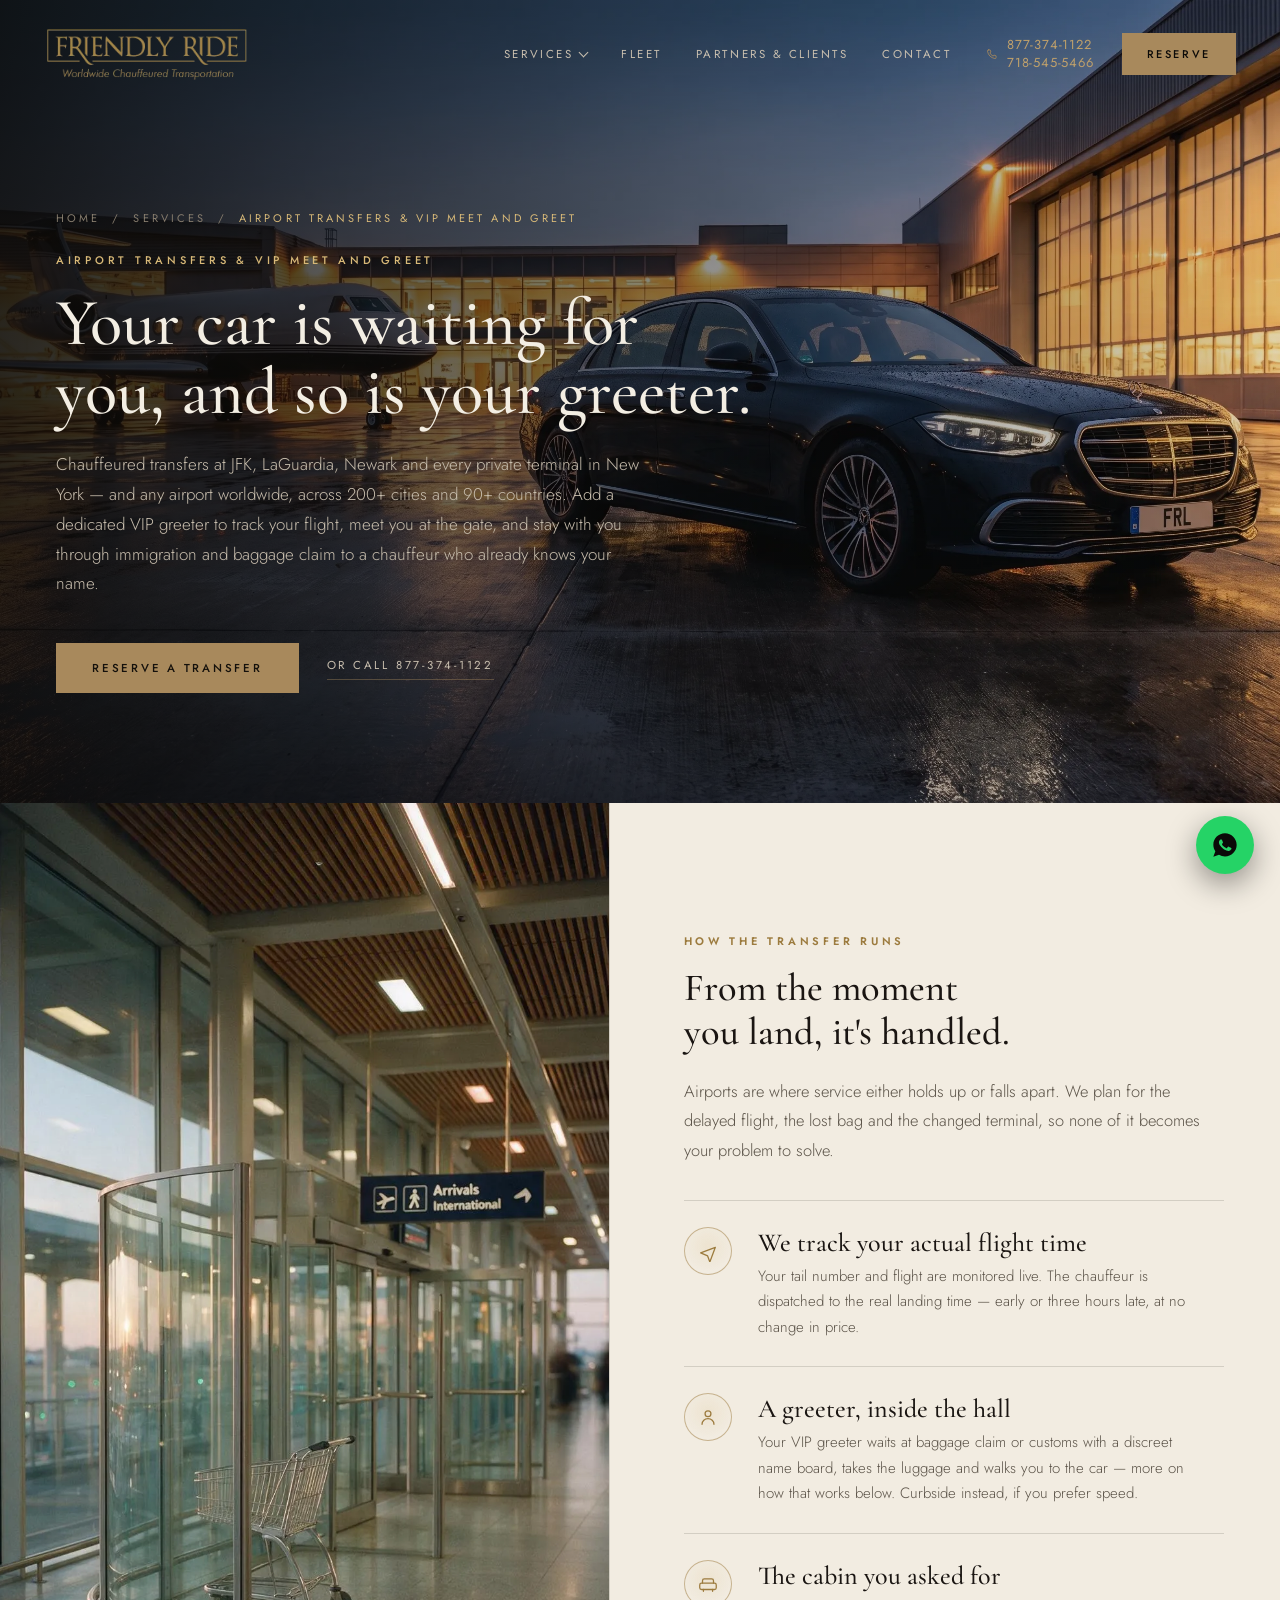
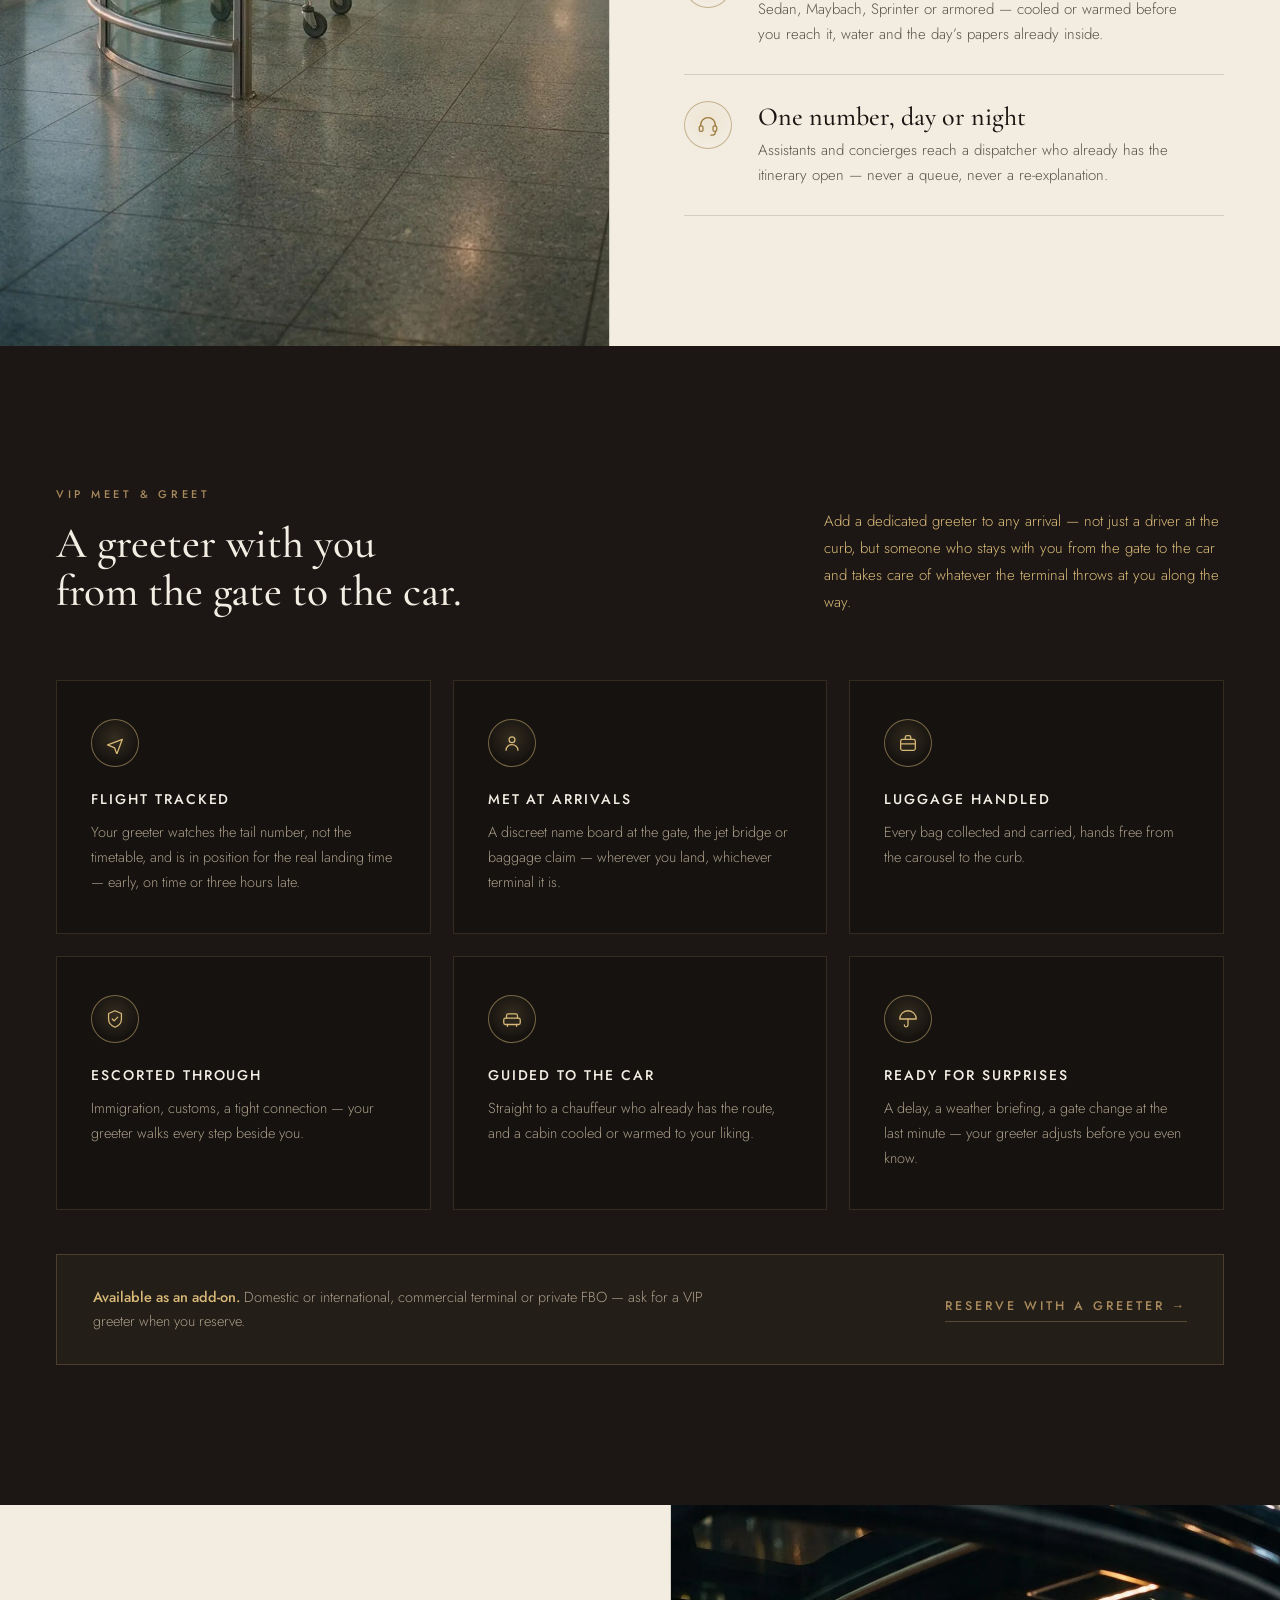
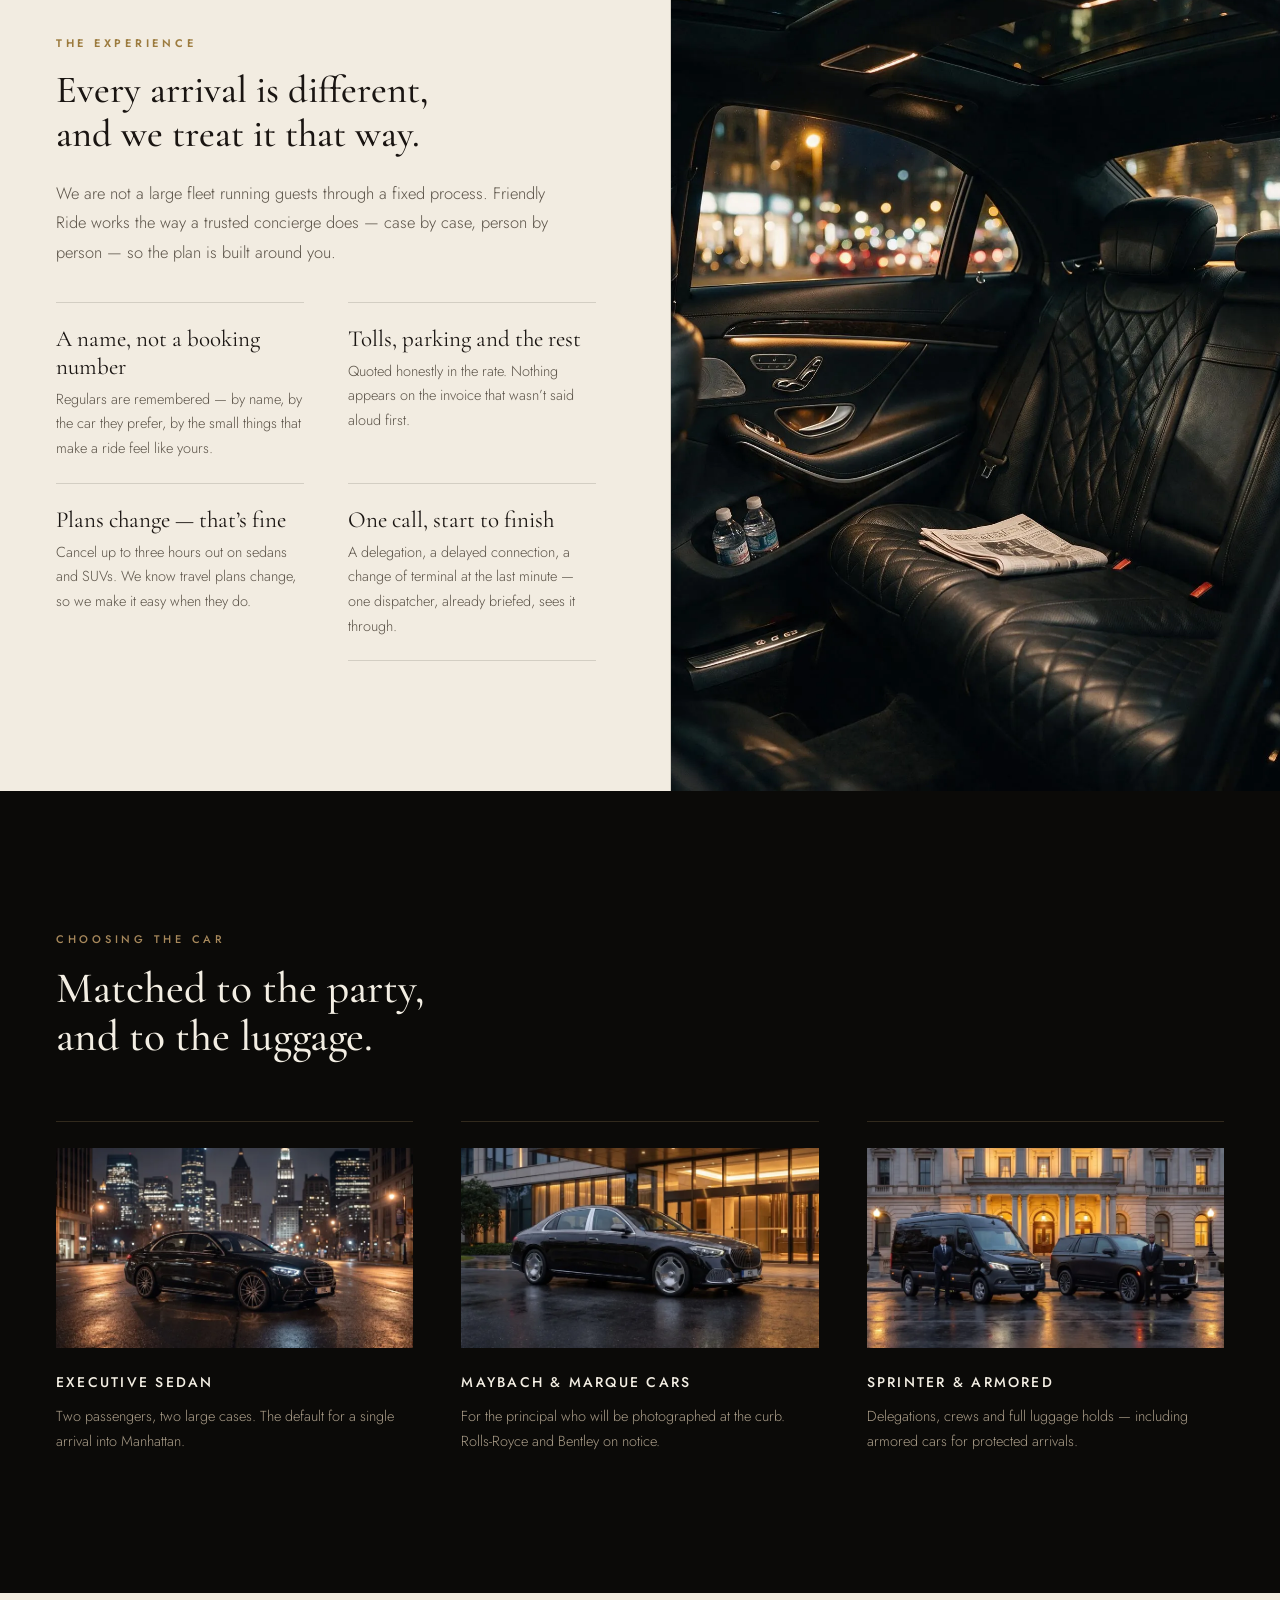
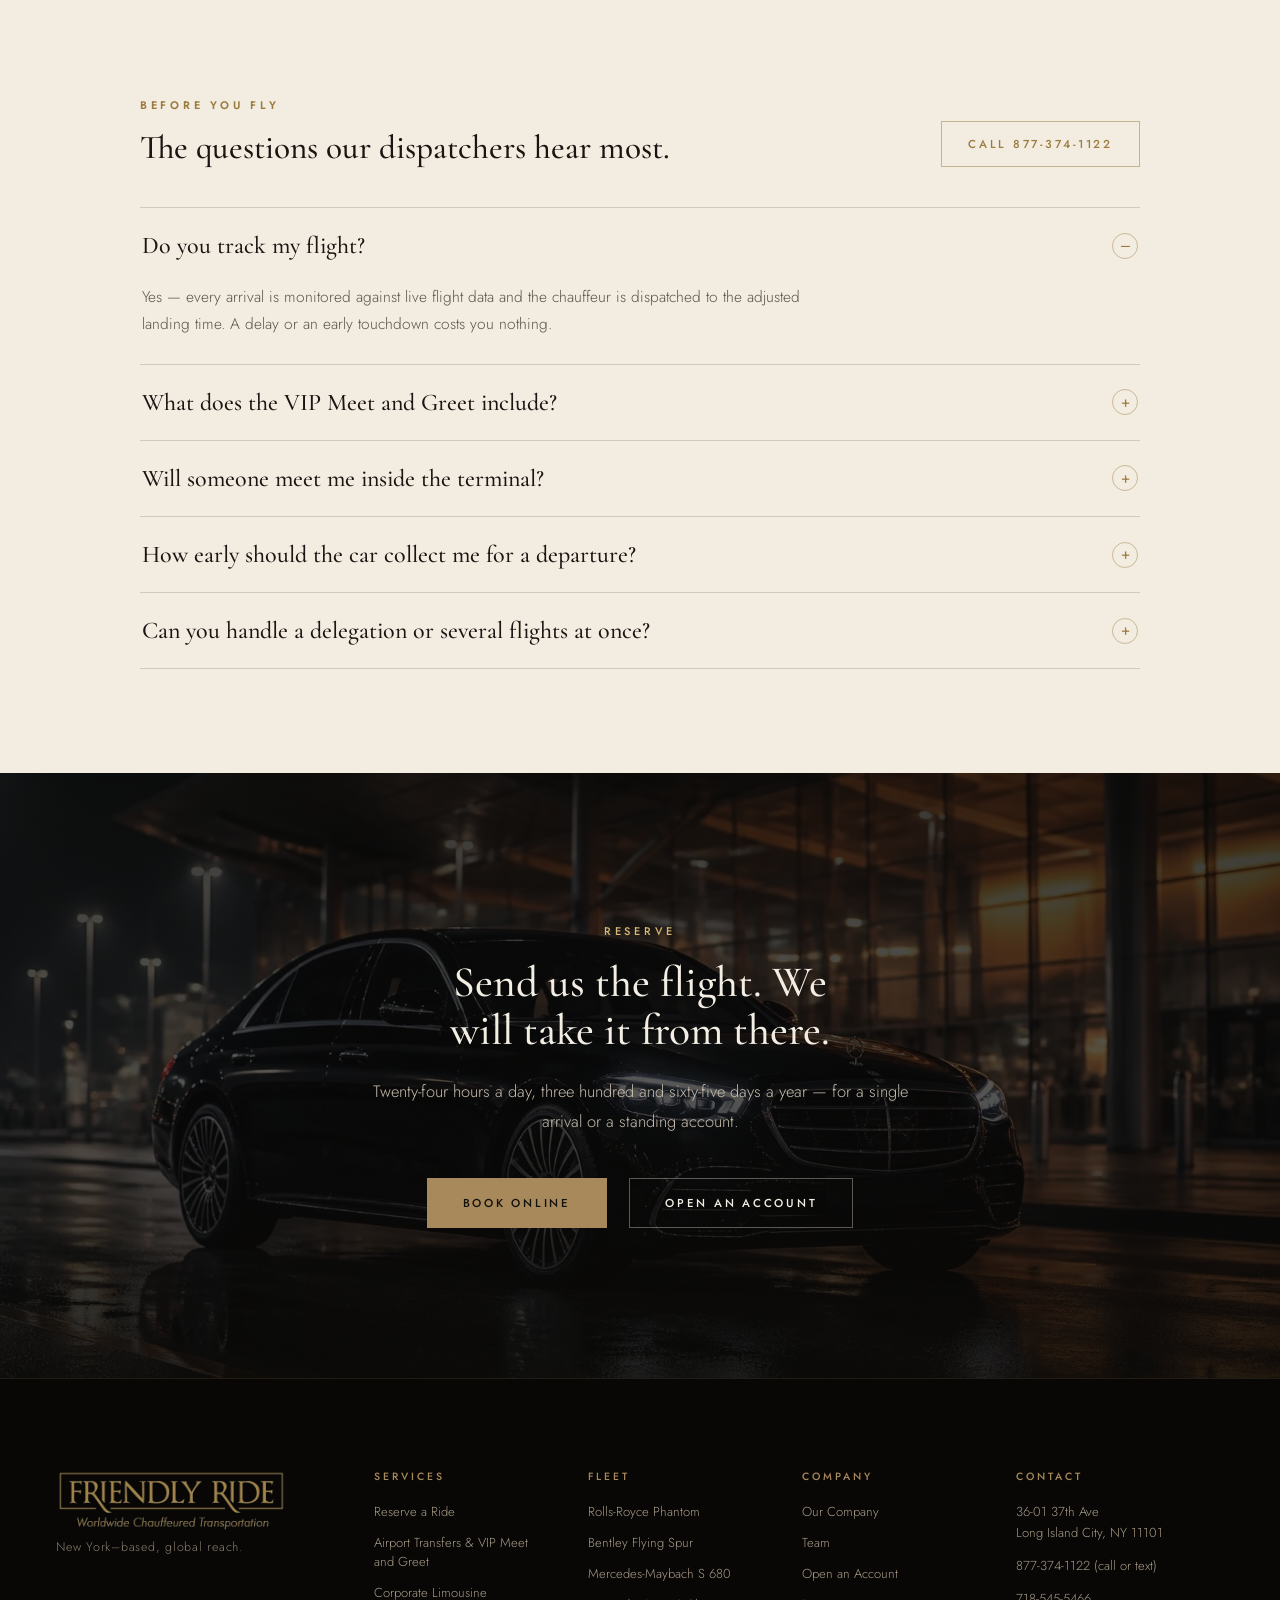
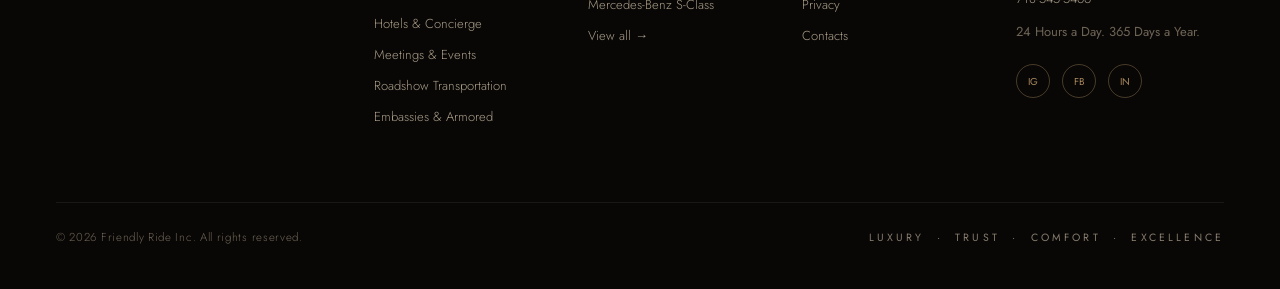
==== commit 1b3ba359: "Airport/Corporate/Hotels copy fixes and a new hotel partner carousel - Airport Transfers: restore th" ====
--- a/airport-transfers.html
+++ b/airport-transfers.html
@@ -71,8 +71,8 @@
       <span class="air-hero__breadcrumb-current">Airport Transfers &amp; VIP Meet and Greet</span>
     </div>
     <div class="eyebrow air-hero__eyebrow">Airport Transfers &amp; VIP Meet and Greet</div>
-    <h1 class="air-hero__title">Your car and your greeter, already waiting.</h1>
-    <p class="air-hero__desc">Chauffeured transfers at JFK, LaGuardia, Newark and every private terminal in New York &mdash; and any airport worldwide, across 200+ cities and 90+ countries. A dedicated VIP greeter tracks your flight, meets you at the gate, and stays with you through immigration and baggage claim to a chauffeur who already knows your name.</p>
+    <h1 class="air-hero__title">Your car is waiting for you, and so is your greeter.</h1>
+    <p class="air-hero__desc">Chauffeured transfers at JFK, LaGuardia, Newark and every private terminal in New York &mdash; and any airport worldwide, across 200+ cities and 90+ countries. Add a dedicated VIP greeter to track your flight, meet you at the gate, and stay with you through immigration and baggage claim to a chauffeur who already knows your name.</p>
     <div class="air-hero__actions">
       <a href="reserve-a-ride.html" class="btn btn--solid">RESERVE A TRANSFER</a>
       <a href="tel:8773741122" class="link-underline">OR CALL 877-374-1122</a>
@@ -127,7 +127,7 @@
       <div class="eyebrow">VIP Meet &amp; Greet</div>
       <h2 class="section-title air-greet__title">A greeter with you from the gate to the car.</h2>
     </div>
-    <p class="air-greet__desc">Every arrival includes a dedicated greeter &mdash; not just a driver at the curb, but someone who stays with you from the gate to the car and takes care of whatever the terminal throws at you along the way.</p>
+    <p class="air-greet__desc">Add a dedicated greeter to any arrival &mdash; not just a driver at the curb, but someone who stays with you from the gate to the car and takes care of whatever the terminal throws at you along the way.</p>
   </div>
   <div class="air-greet__grid">
     <div class="air-greet__item">
@@ -162,7 +162,7 @@
     </div>
   </div>
   <div class="air-greet__note">
-    <div class="air-greet__note-text"><strong>Standard on every transfer.</strong> Domestic or international, commercial terminal or private FBO &mdash; a VIP greeter is included, not an add-on.</div>
+    <div class="air-greet__note-text"><strong>Available as an add-on.</strong> Domestic or international, commercial terminal or private FBO &mdash; ask for a VIP greeter when you reserve.</div>
     <a href="reserve-a-ride.html" class="link-underline link-underline--brass">RESERVE WITH A GREETER &rarr;</a>
   </div>
 </section>
@@ -242,7 +242,7 @@
         <span class="air-faq__q">What does the VIP Meet and Greet include?</span>
         <span class="air-faq__sign"></span>
       </summary>
-      <p class="air-faq__a">A dedicated greeter tracks your flight, meets you at the gate or arrivals hall with a discreet name board, handles your luggage, and escorts you through immigration and baggage claim to a chauffeur who already knows your name &mdash; on every transfer, at no extra charge.</p>
+      <p class="air-faq__a">A dedicated greeter tracks your flight, meets you at the gate or arrivals hall with a discreet name board, handles your luggage, and escorts you through immigration and baggage claim to a chauffeur who already knows your name &mdash; available as an add-on on any transfer, domestic or international.</p>
     </details>
     <details class="air-faq__item">
       <summary class="air-faq__summary">
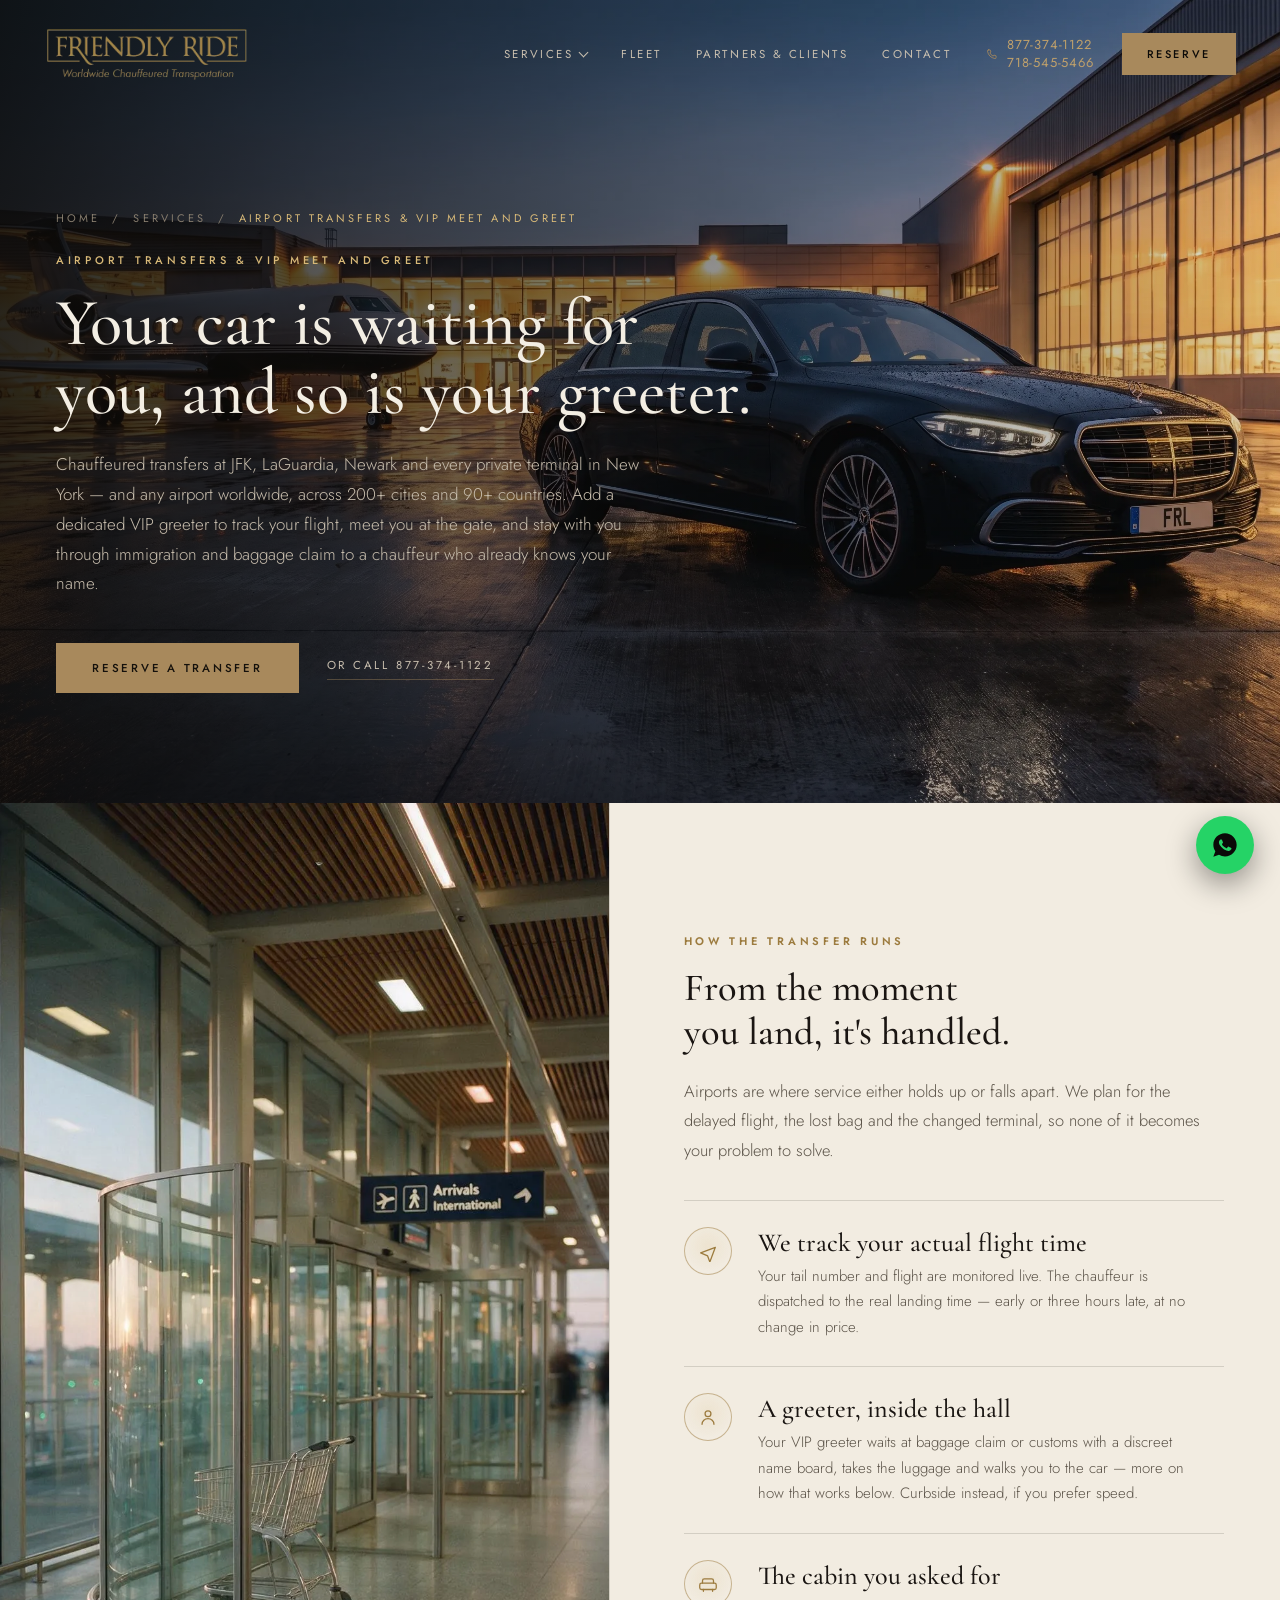
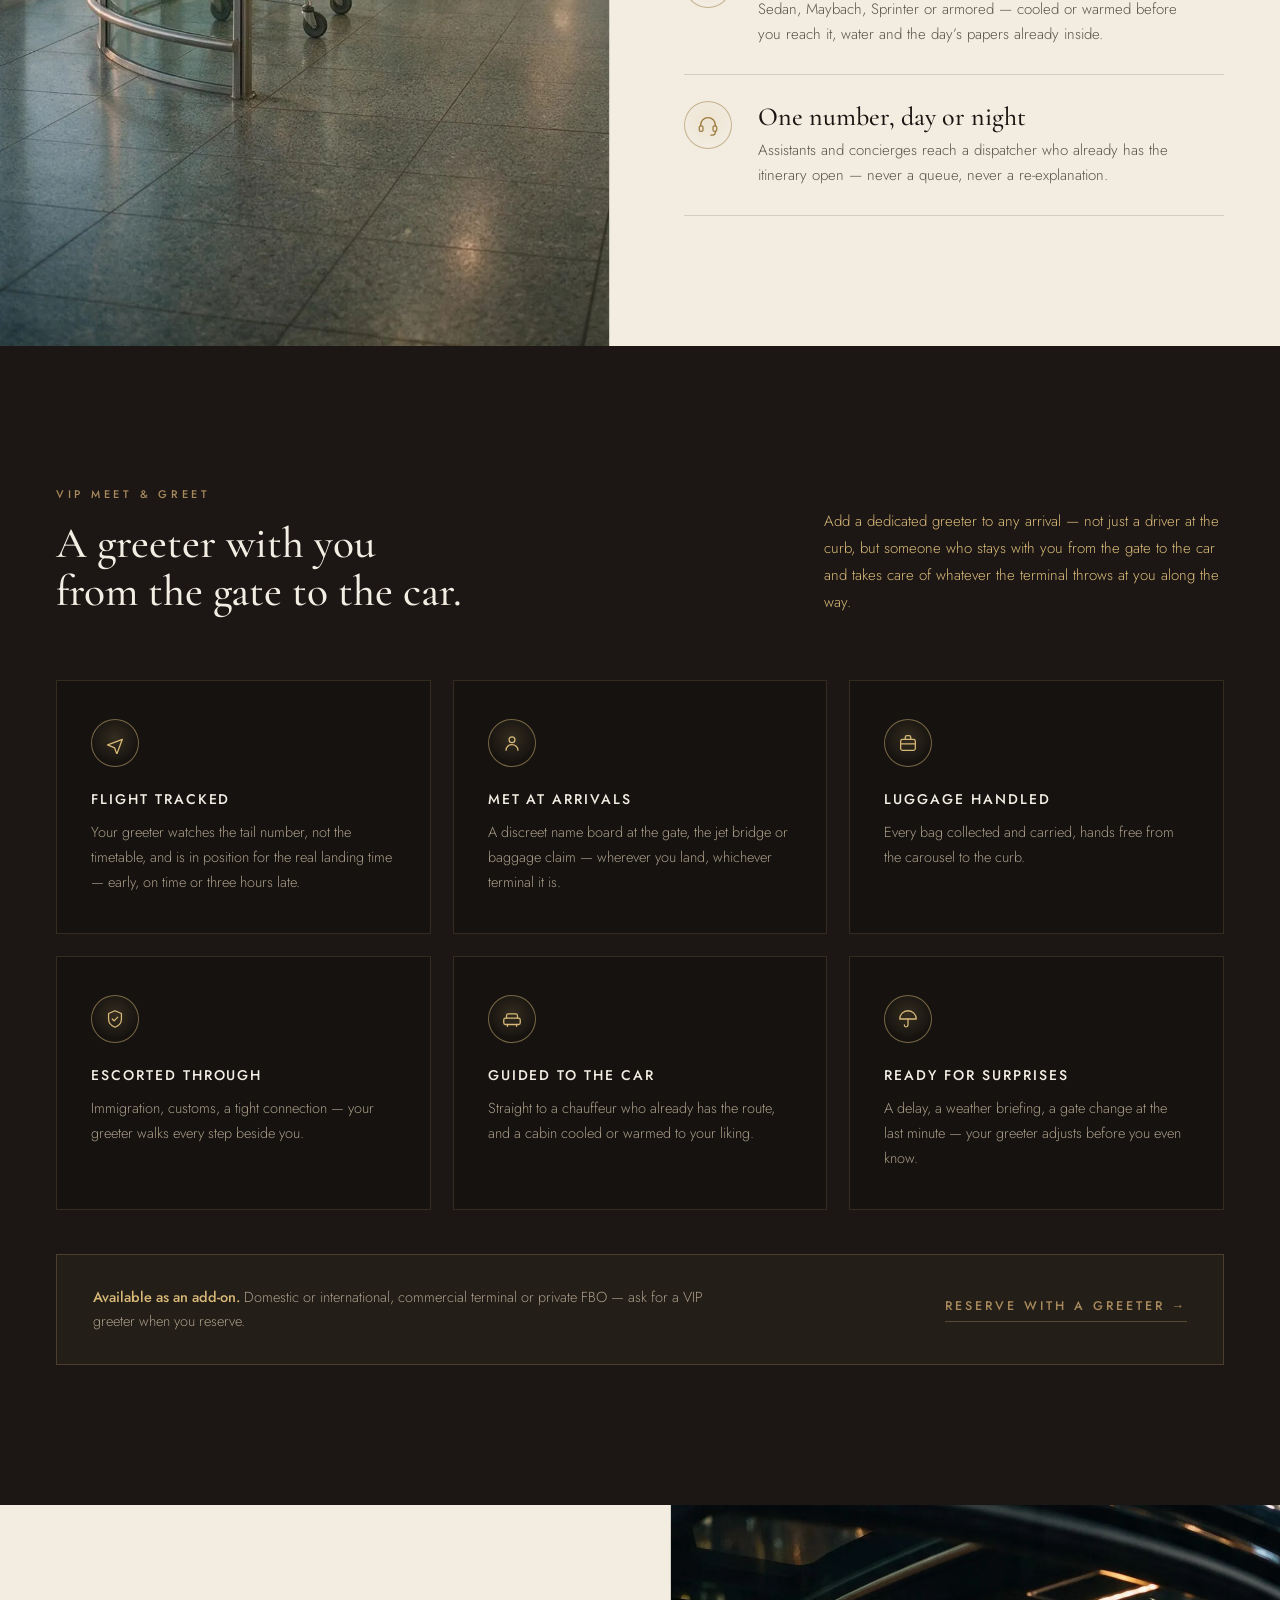
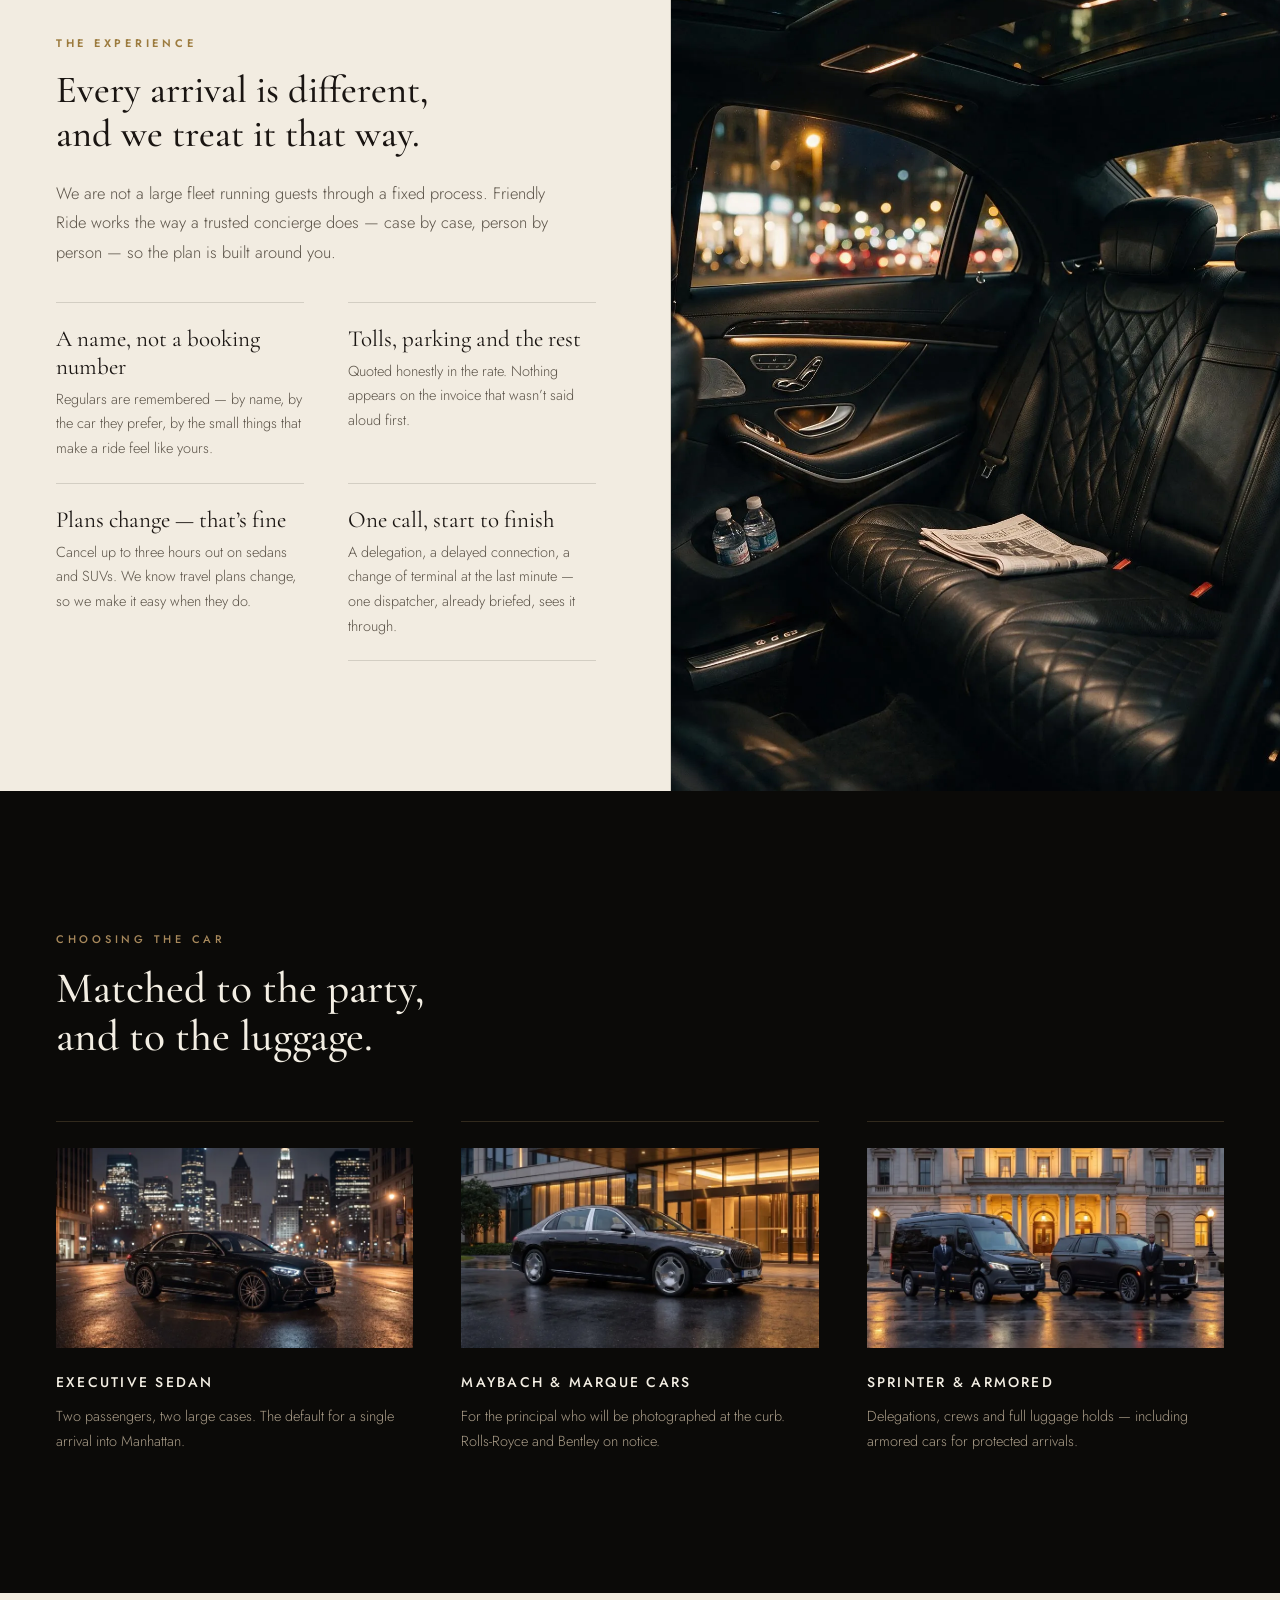
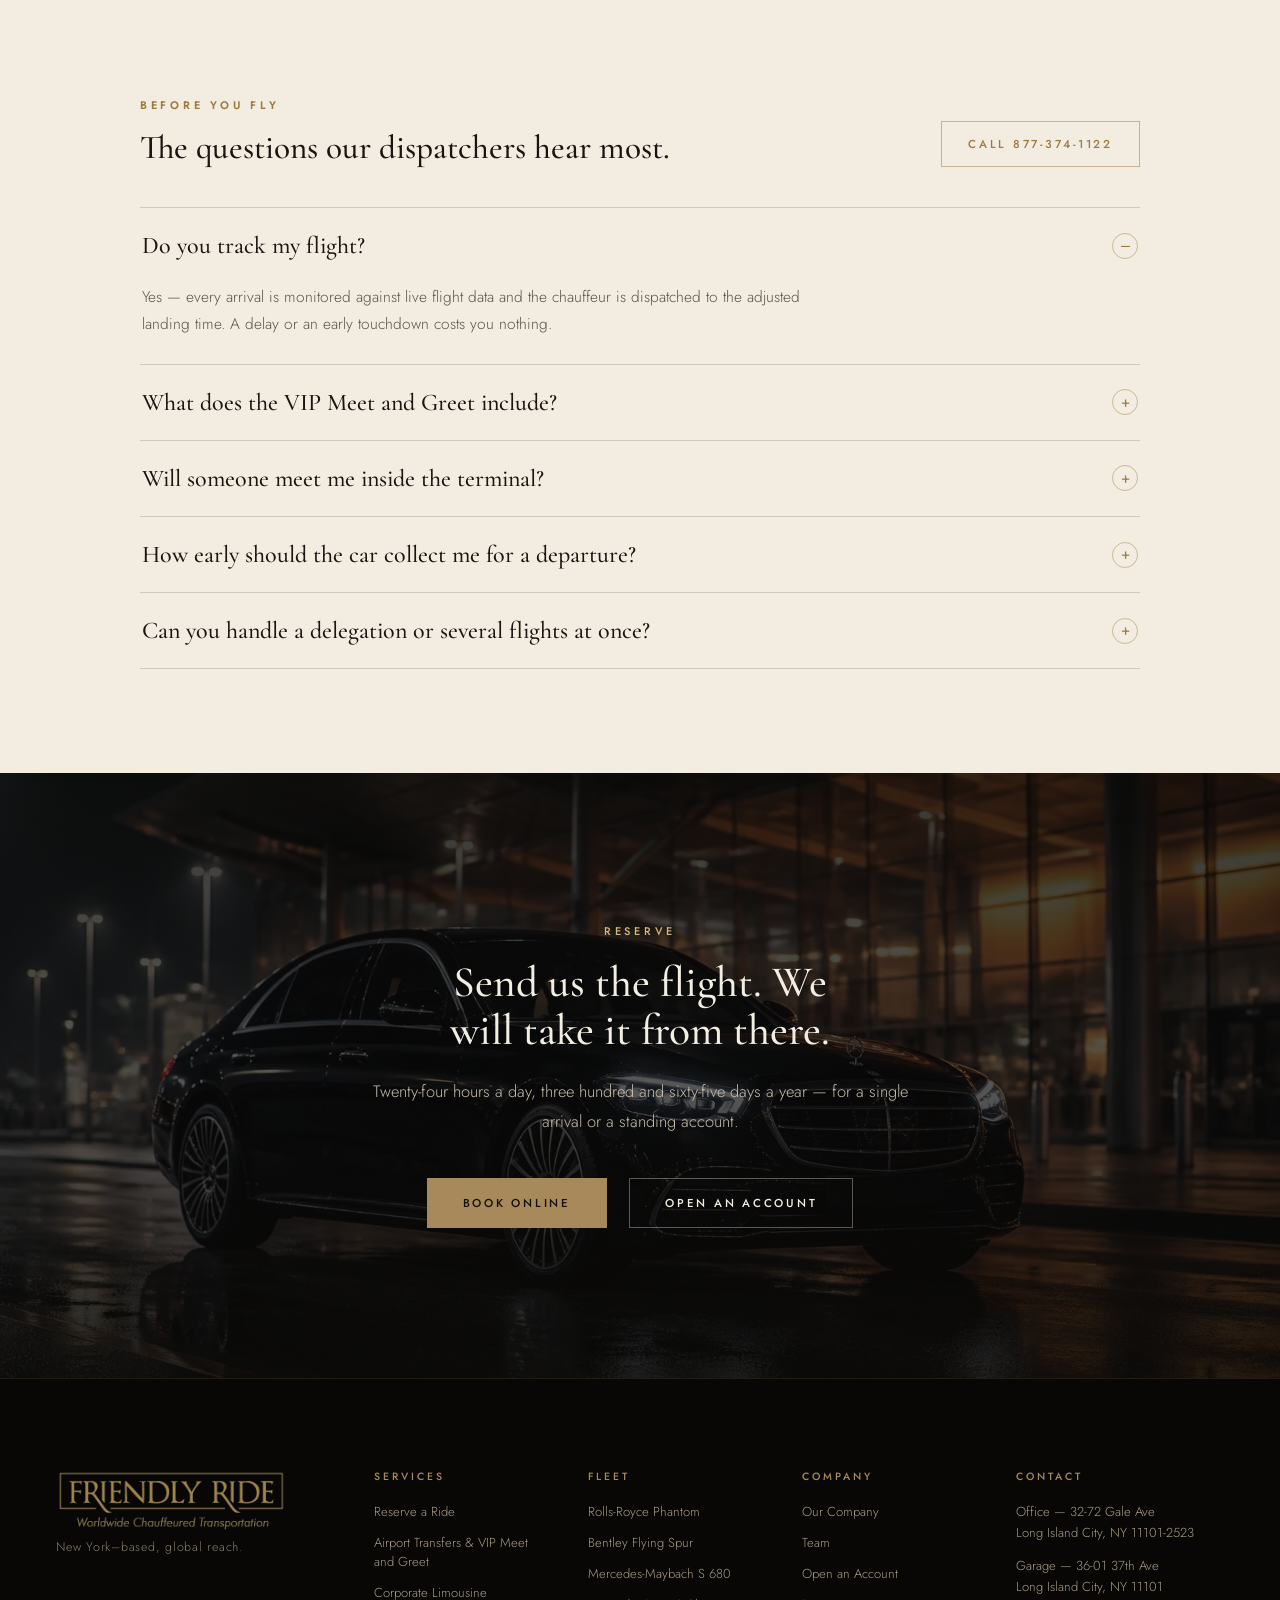
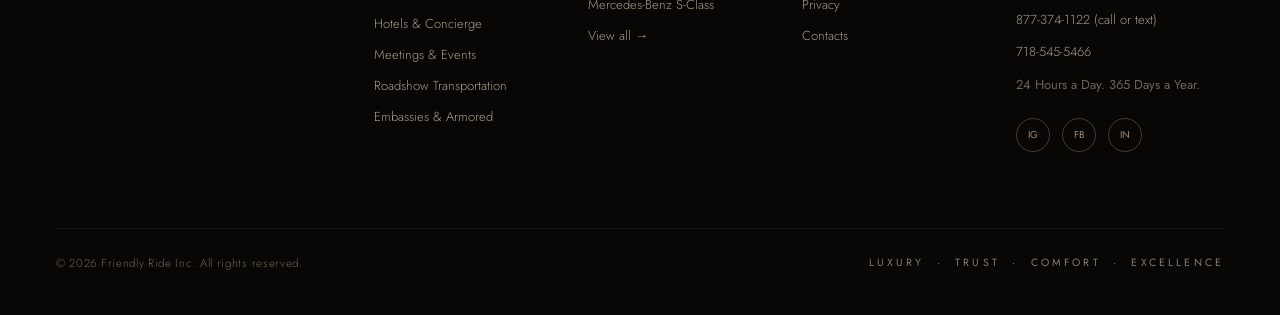
==== commit 1d267c44: "Add Accor as lead partner, add Qatar consulate to Maisons, add both addresses site-wide - Homepage "" ====
--- a/airport-transfers.html
+++ b/airport-transfers.html
@@ -12,7 +12,7 @@
 <link rel="stylesheet" href="styles.css">
 <link rel="stylesheet" href="partners.css">
 <link rel="stylesheet" href="airport-transfers.css">
-<script type="application/ld+json">{"@context":"https://schema.org","@type":"Service","serviceType":"Airport chauffeur transfer and VIP meet and greet","name":"Airport Transfers & VIP Meet and Greet","provider":{"@type":"LocalBusiness","name":"Friendly Ride Inc.","telephone":"+1-877-374-1122","address":{"@type":"PostalAddress","streetAddress":"36-01 37th Ave","addressLocality":"Long Island City","addressRegion":"NY","postalCode":"11101","addressCountry":"US"},"url":"https://friendlyrideinc.com/"},"areaServed":["John F. Kennedy International Airport","LaGuardia Airport","Newark Liberty International Airport","Teterboro Airport","Westchester County Airport","Long Island MacArthur Airport"],"availableChannel":{"@type":"ServiceChannel","servicePhone":"+1-877-374-1122","serviceUrl":"https://friendlyrideinc.com/#services"}}</script>
+<script type="application/ld+json">{"@context":"https://schema.org","@type":"Service","serviceType":"Airport chauffeur transfer and VIP meet and greet","name":"Airport Transfers & VIP Meet and Greet","provider":{"@type":"LocalBusiness","name":"Friendly Ride Inc.","telephone":"+1-877-374-1122","address":[{"@type":"PostalAddress","name":"Office","streetAddress":"32-72 Gale Ave","addressLocality":"Long Island City","addressRegion":"NY","postalCode":"11101-2523","addressCountry":"US"},{"@type":"PostalAddress","name":"Garage","streetAddress":"36-01 37th Ave","addressLocality":"Long Island City","addressRegion":"NY","postalCode":"11101","addressCountry":"US"}],"url":"https://friendlyrideinc.com/"},"areaServed":["John F. Kennedy International Airport","LaGuardia Airport","Newark Liberty International Airport","Teterboro Airport","Westchester County Airport","Long Island MacArthur Airport"],"availableChannel":{"@type":"ServiceChannel","servicePhone":"+1-877-374-1122","serviceUrl":"https://friendlyrideinc.com/#services"}}</script>
 <script type="application/ld+json">{"@context":"https://schema.org","@type":"FAQPage","mainEntity":[{"@type":"Question","name":"Do you track my flight?","acceptedAnswer":{"@type":"Answer","text":"Yes. Every arrival is monitored against live flight data, and your chauffeur is dispatched to the adjusted landing time. Delays and early arrivals cost you nothing."}},{"@type":"Question","name":"What does the VIP Meet and Greet include?","acceptedAnswer":{"@type":"Answer","text":"A dedicated greeter tracks your flight, meets you at the gate or arrivals hall with a discreet name board, handles your luggage, escorts you through immigration and baggage claim, and guides you to your chauffeur — managing anything unexpected along the way."}},{"@type":"Question","name":"Will the chauffeur meet me inside the terminal?","acceptedAnswer":{"@type":"Answer","text":"On request your chauffeur or greeter waits at baggage claim or customs with a discreet name board, assists with luggage and walks you to the car. Curbside pickup is available where you prefer to move quickly."}}]}</script>
 <script type="application/ld+json">{"@context":"https://schema.org","@type":"BreadcrumbList","itemListElement":[{"@type":"ListItem","position":1,"name":"Home","item":"https://friendlyrideinc.com/"},{"@type":"ListItem","position":2,"name":"Services","item":"https://friendlyrideinc.com/#services"},{"@type":"ListItem","position":3,"name":"Airport Transfers & VIP Meet and Greet"}]}</script>
 <link rel="icon" type="image/x-icon" href="assets/favicon.ico">
@@ -327,7 +327,8 @@
     <div class="footer__col">
       <div class="footer__heading">Contact</div>
       <div class="footer__contact">
-        <a href="https://www.google.com/maps/search/?api=1&amp;query=36-01+37th+Ave%2C+Long+Island+City%2C+NY+11101">36-01 37th Ave<br>Long Island City, NY 11101</a>
+        <a href="https://www.google.com/maps/search/?api=1&amp;query=32-72+Gale+Ave%2C+Long+Island+City%2C+NY+11101-2523">Office &mdash; 32-72 Gale Ave<br>Long Island City, NY 11101-2523</a>
+        <a href="https://www.google.com/maps/search/?api=1&amp;query=36-01+37th+Ave%2C+Long+Island+City%2C+NY+11101">Garage &mdash; 36-01 37th Ave<br>Long Island City, NY 11101</a>
         <a href="tel:8773741122">877-374-1122 (call or text)</a>
         <a href="tel:7185455466">718-545-5466</a>
         <div class="footer__hours">24 Hours a Day. 365 Days a Year.</div>
--- a/styles.css
+++ b/styles.css
@@ -362,15 +362,15 @@
 .reach__bg { position: absolute; inset: 0; width: 100%; height: 100%; object-fit: cover; }
 .reach__scrim-y {
   position: absolute; inset: 0; pointer-events: none;
-  background: linear-gradient(180deg, rgba(9,8,6,.9) 0%, rgba(9,8,6,.5) 22%, rgba(9,8,6,.12) 44%, rgba(9,8,6,0) 60%, #0B0A08 100%);
+  background: linear-gradient(180deg, rgba(9,8,6,.5) 0%, rgba(9,8,6,.14) 16%, rgba(9,8,6,0) 34%, rgba(9,8,6,0) 80%, rgba(9,8,6,.32) 100%);
 }
 .reach__scrim-x {
   position: absolute; inset: 0; pointer-events: none;
-  background: linear-gradient(90deg, rgba(9,8,6,.62) 0%, rgba(9,8,6,.3) 34%, rgba(9,8,6,.06) 58%, rgba(9,8,6,0) 100%);
+  background: linear-gradient(90deg, rgba(9,8,6,.72) 0%, rgba(9,8,6,.4) 22%, rgba(9,8,6,.1) 38%, rgba(9,8,6,0) 54%, rgba(9,8,6,0) 100%);
 }
 .reach__scrim-radial {
   position: absolute; inset: 0; pointer-events: none;
-  background: radial-gradient(ellipse 46% 30% at 24% 84%, rgba(9,8,6,.55) 0%, rgba(9,8,6,.2) 55%, rgba(9,8,6,0) 80%);
+  background: radial-gradient(ellipse 40% 26% at 20% 84%, rgba(9,8,6,.3) 0%, rgba(9,8,6,.1) 55%, rgba(9,8,6,0) 80%);
 }
 .reach__grid {
   position: relative;
@@ -382,7 +382,8 @@
   gap: 90px;
   align-items: center;
 }
-.reach__desc { color: #D9D0C1; margin-bottom: 44px; }
+.reach__desc { color: #F3EEE3; margin-bottom: 44px; }
+.reach__grid .eyebrow, .reach__grid .section-title, .reach__desc { text-shadow: 0 1px 3px rgba(0,0,0,.85), 0 4px 20px rgba(0,0,0,.6); }
 .stats {
   border: 1px solid rgba(168,137,92,.3);
   border-radius: 3px;
@@ -420,8 +421,9 @@
   text-align: center;
   font-size: 11px;
   letter-spacing: .24em;
-  color: #D8CDB9;
-  text-shadow: 0 1px 8px rgba(0,0,0,.7);
+  color: #E8C48A;
+  font-weight: 500;
+  text-shadow: 0 1px 3px rgba(0,0,0,.9), 0 2px 12px rgba(0,0,0,.75);
   text-transform: uppercase;
 }
 
@@ -451,9 +453,9 @@
   display: block;
   width: 7px; height: 7px;
   border-radius: 50%;
-  background: var(--brass);
-  border: 1px solid rgba(9,8,6,.45);
-  box-shadow: 0 0 0 4px rgba(168,137,92,.22), 0 0 10px 2px rgba(168,137,92,.3);
+  background: #D8B978;
+  border: 1.5px solid rgba(9,8,6,.65);
+  box-shadow: 0 0 0 4px rgba(216,185,120,.28), 0 2px 10px 2px rgba(0,0,0,.55);
   transition: transform .22s;
 }
 .city--key .city__pin { width: 9px; height: 9px; }
@@ -709,7 +711,7 @@
 .partners__title { margin: 18px 0 20px; }
 .partners__desc { font-size: 16px; font-weight: 300; line-height: 1.75; color: #DAD1C2; margin: 0; }
 
-.partners__grid { position: relative; height: 780px; margin-top: 20px; }
+.partners__grid { position: relative; height: 1060px; margin-top: 20px; }
 .partners__grid-pattern {
   position: absolute; inset: 0; pointer-events: none;
   background-image:
@@ -1227,6 +1229,15 @@
   .reach { padding: 72px 22px; }
   .reach__grid { grid-template-columns: 1fr; gap: 40px; }
   .reach__desc { margin-bottom: 28px; }
+  .reach__scrim-y {
+    background: linear-gradient(180deg, rgba(9,8,6,.9) 0%, rgba(9,8,6,.5) 22%, rgba(9,8,6,.12) 44%, rgba(9,8,6,0) 60%, #0B0A08 100%);
+  }
+  .reach__scrim-x {
+    background: linear-gradient(90deg, rgba(9,8,6,.62) 0%, rgba(9,8,6,.3) 34%, rgba(9,8,6,.06) 58%, rgba(9,8,6,0) 100%);
+  }
+  .reach__scrim-radial {
+    background: radial-gradient(ellipse 46% 30% at 24% 84%, rgba(9,8,6,.55) 0%, rgba(9,8,6,.2) 55%, rgba(9,8,6,0) 80%);
+  }
   .stats { grid-template-columns: repeat(2,1fr); }
   .stats__item { padding: 22px 12px; border-bottom: 1px solid rgba(168,137,92,.22); }
   .stats__item:nth-child(2n) { border-right: none; }
